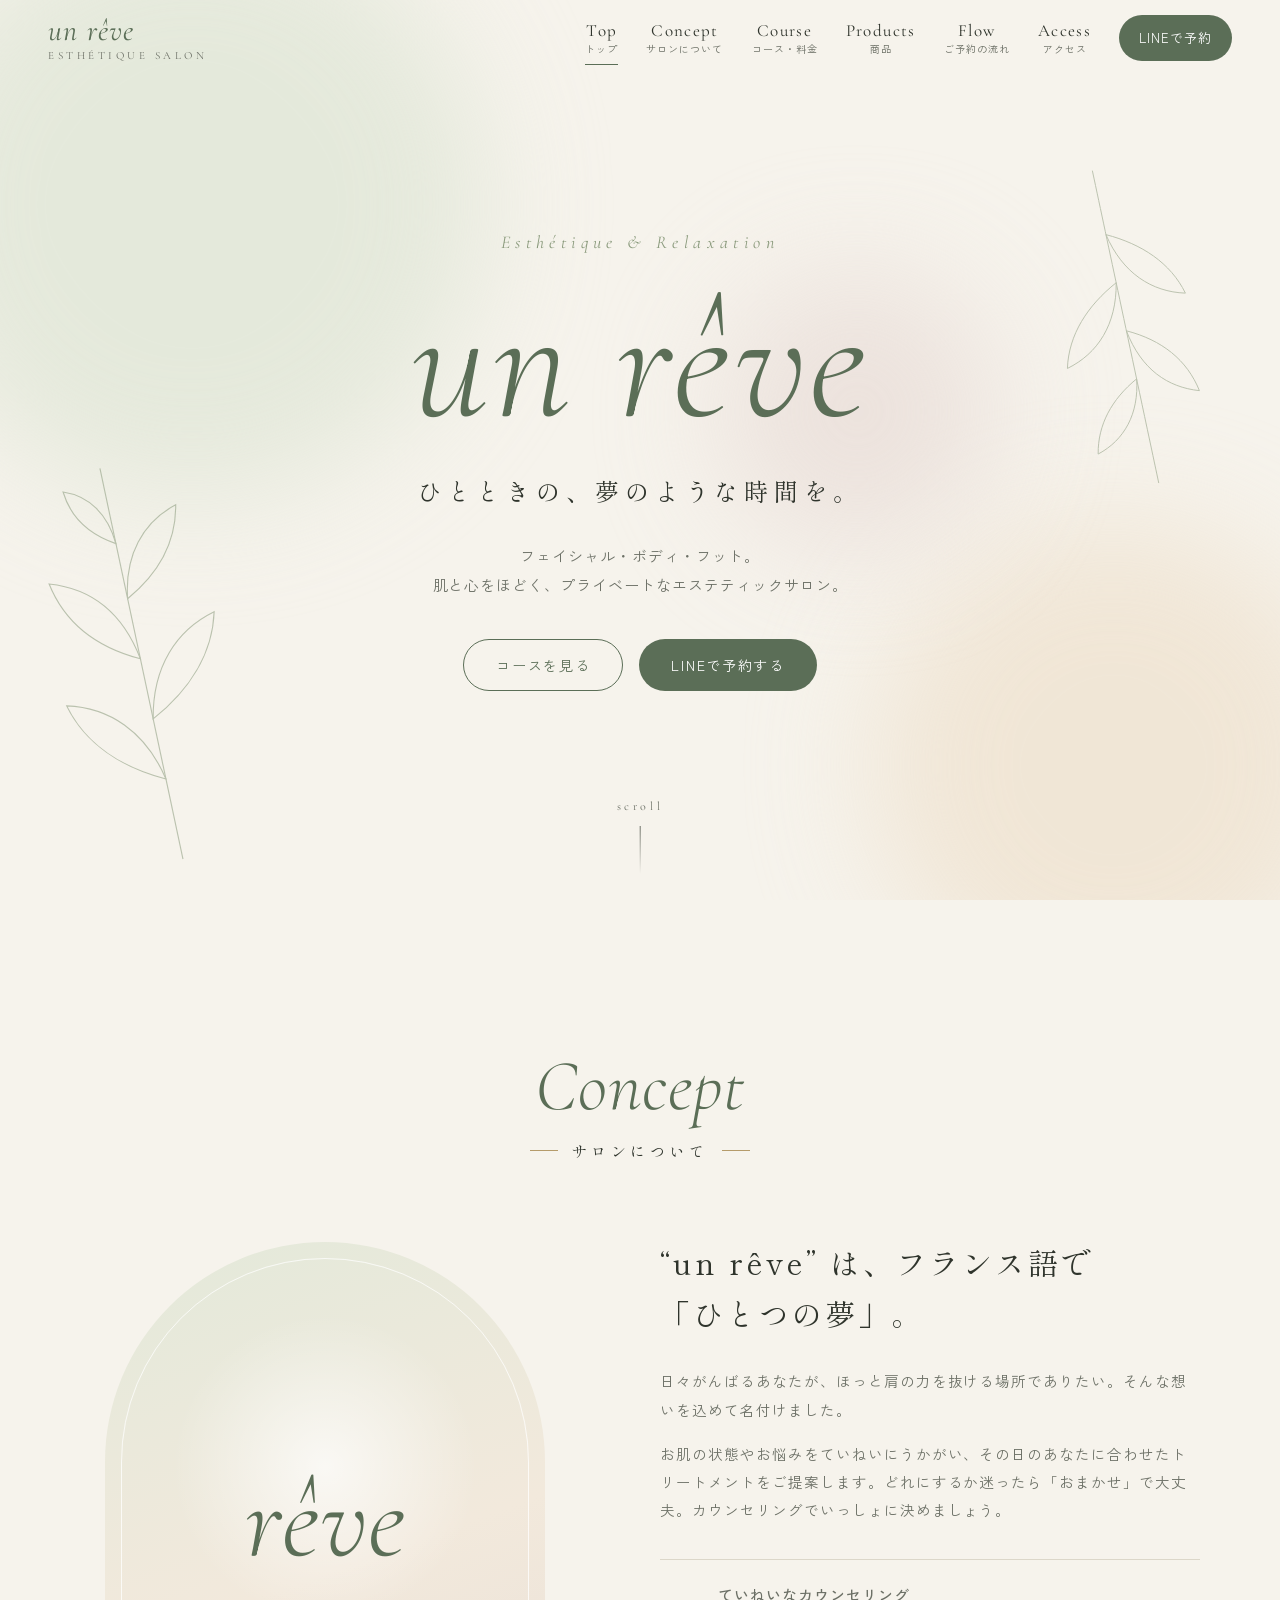
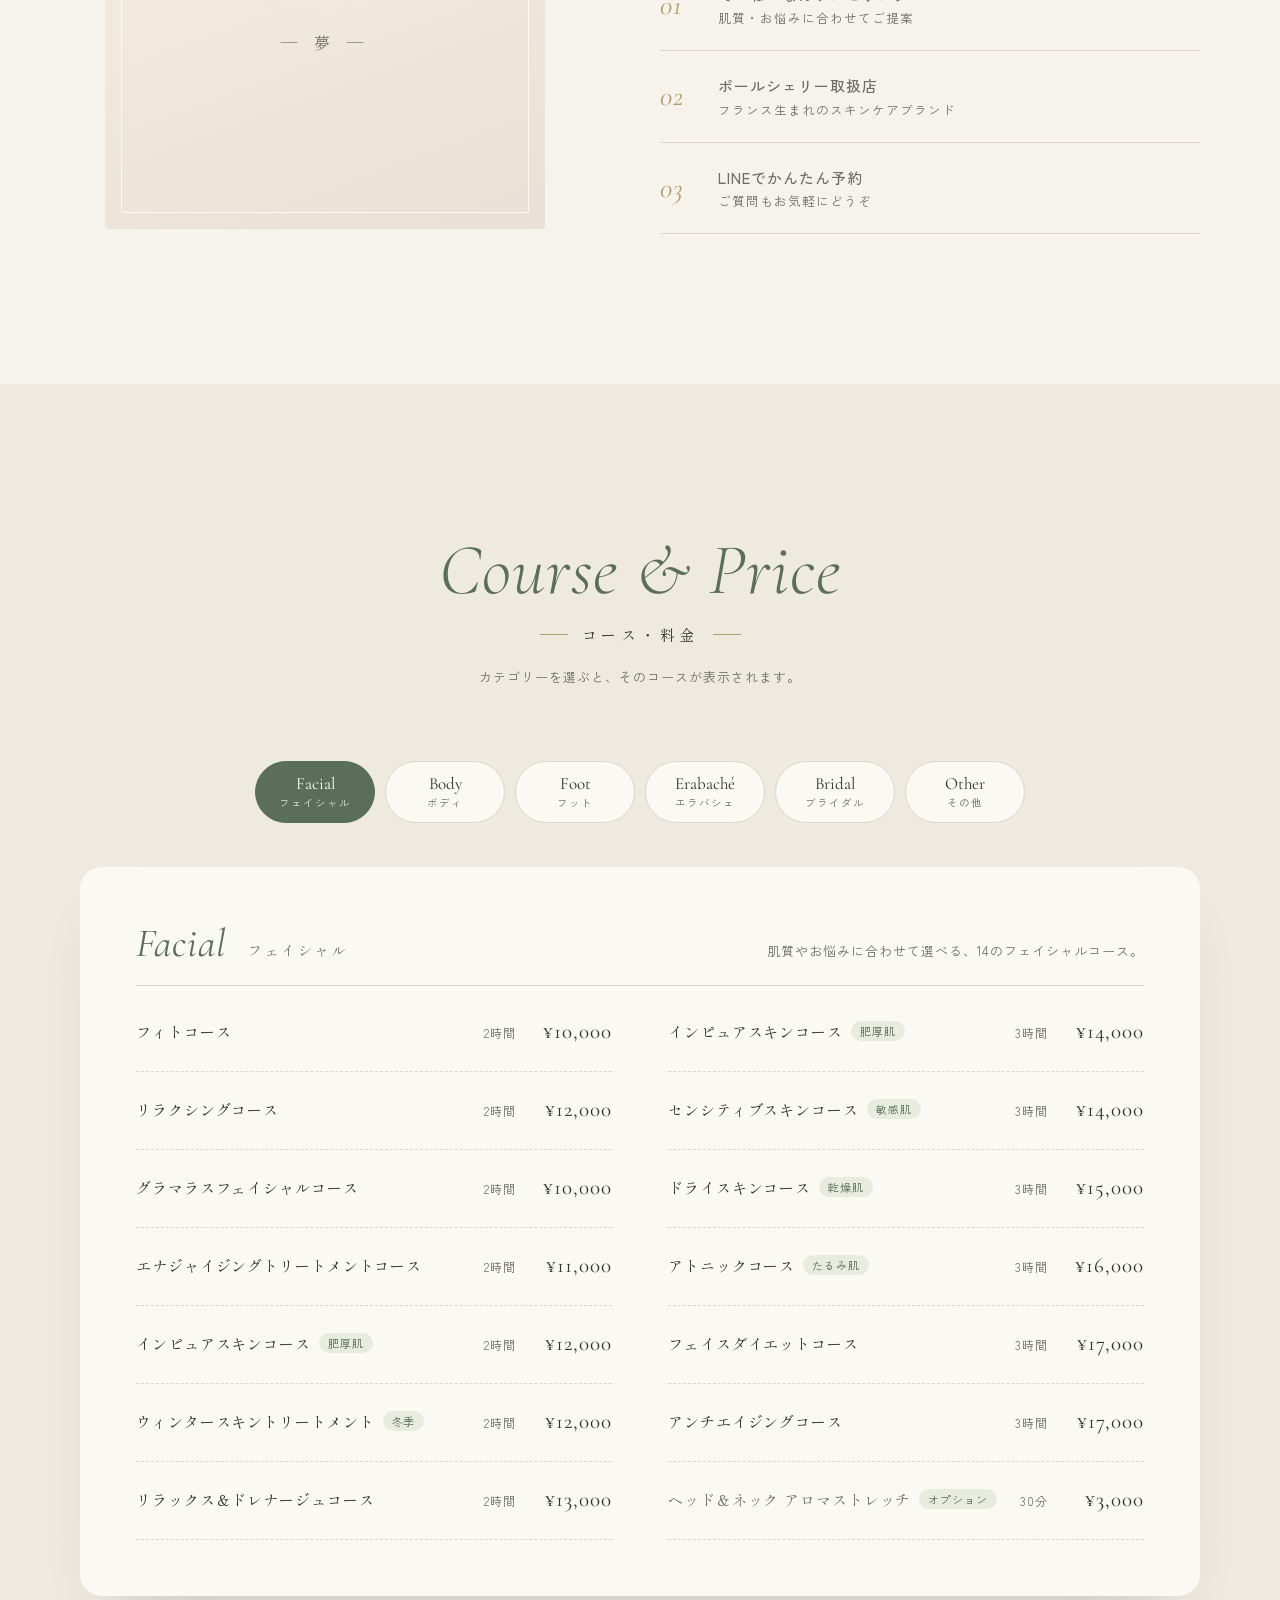
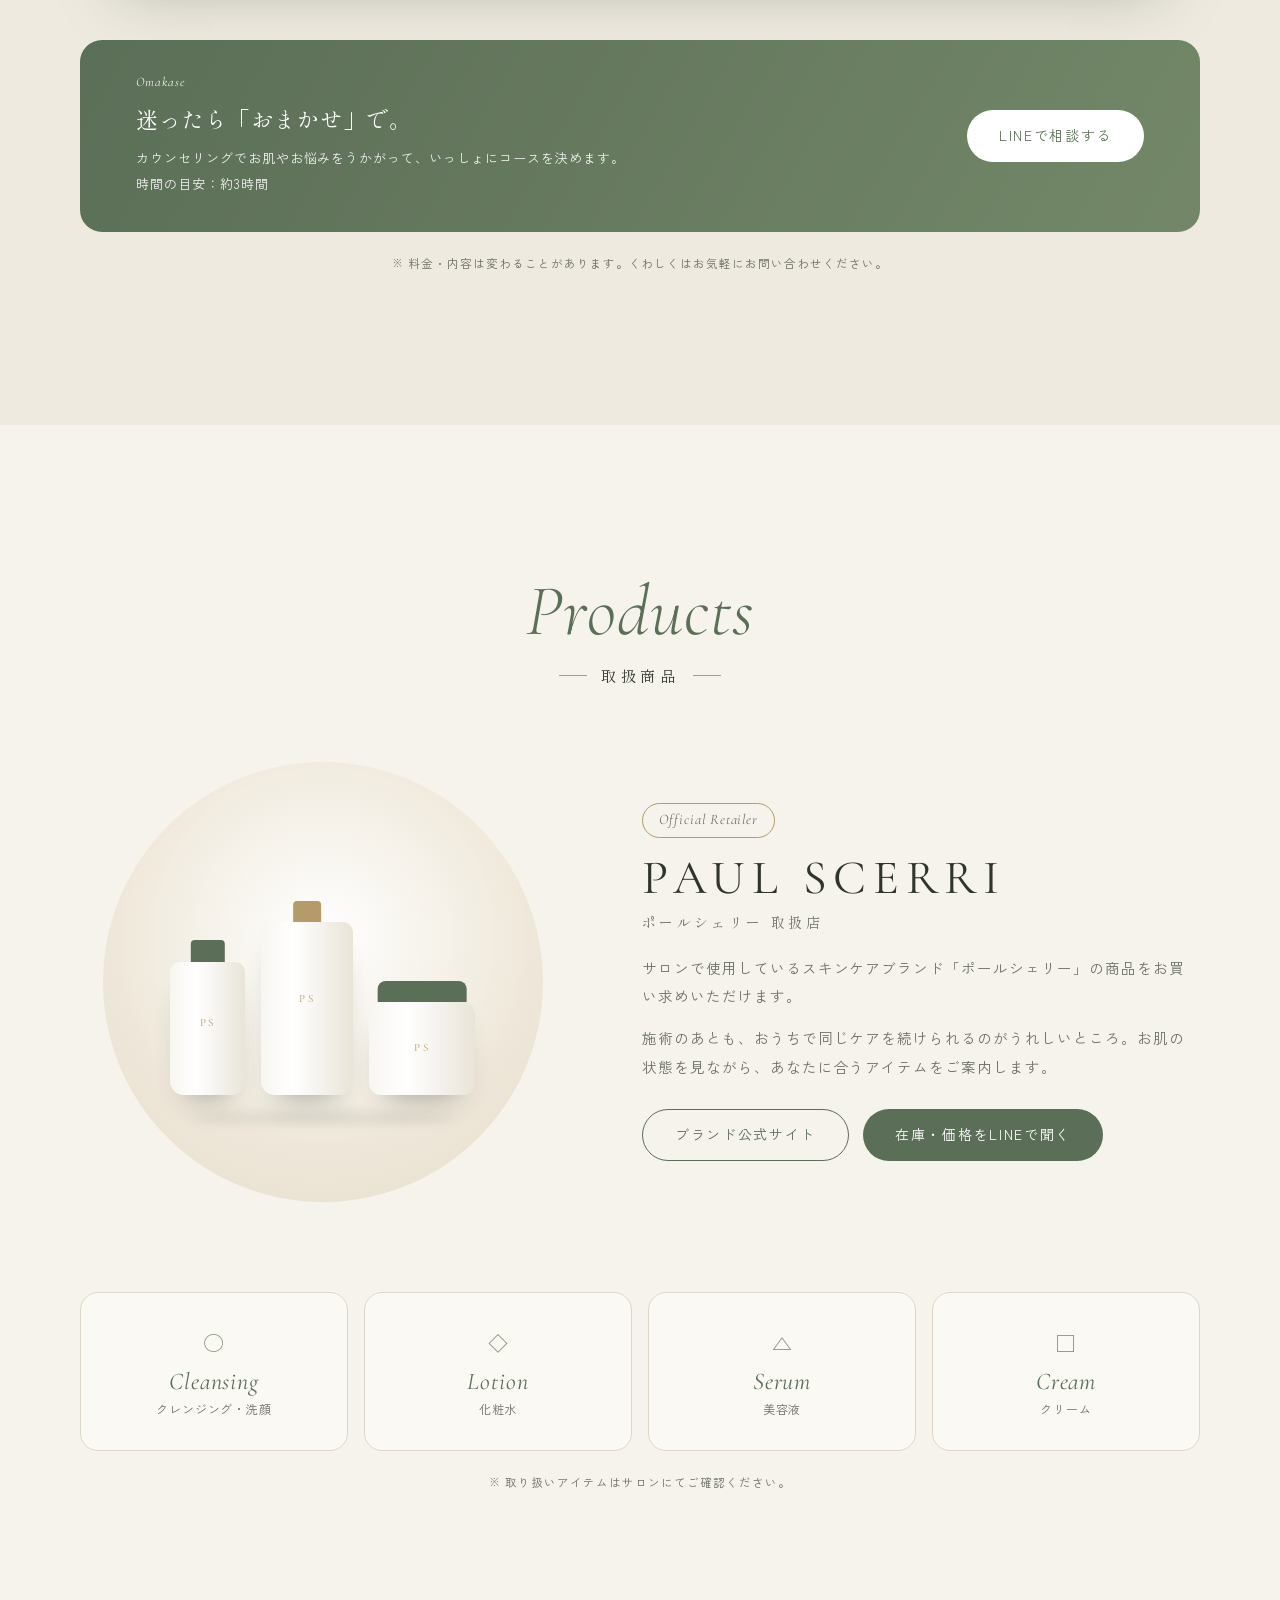
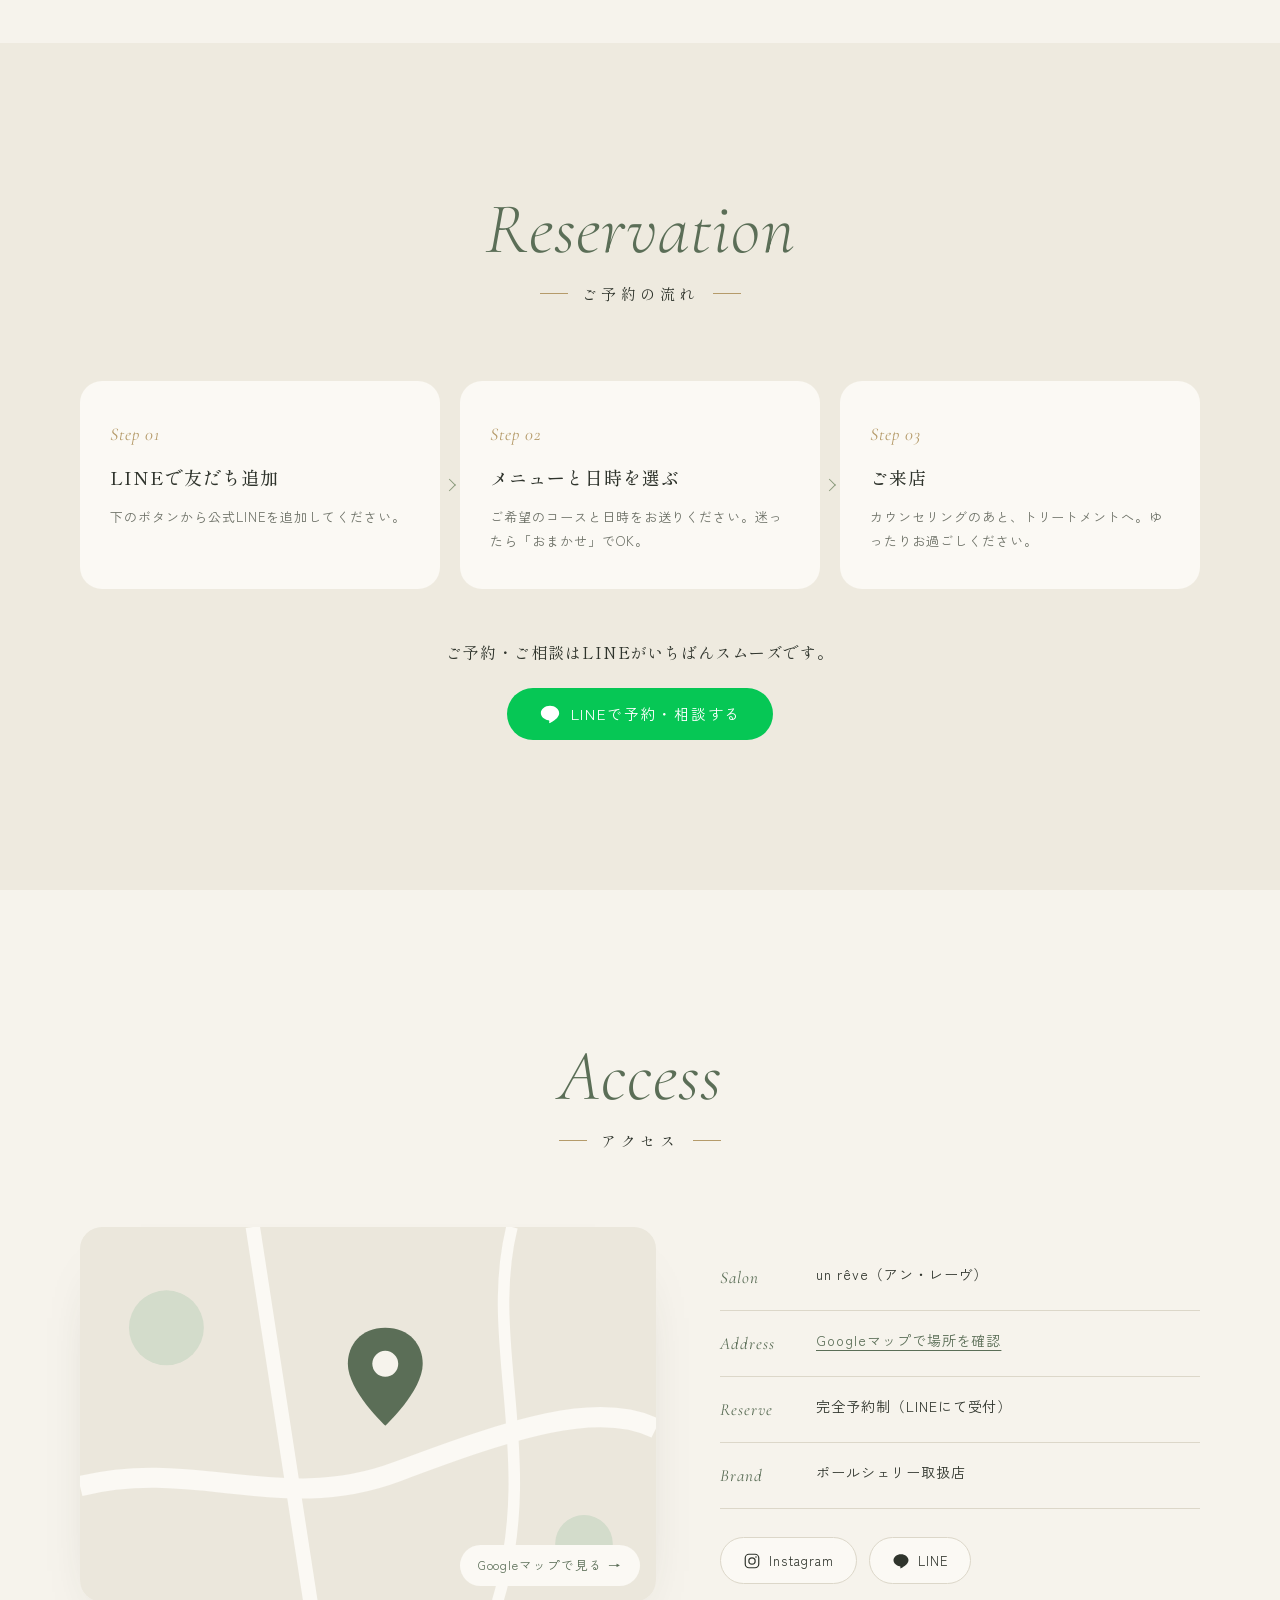
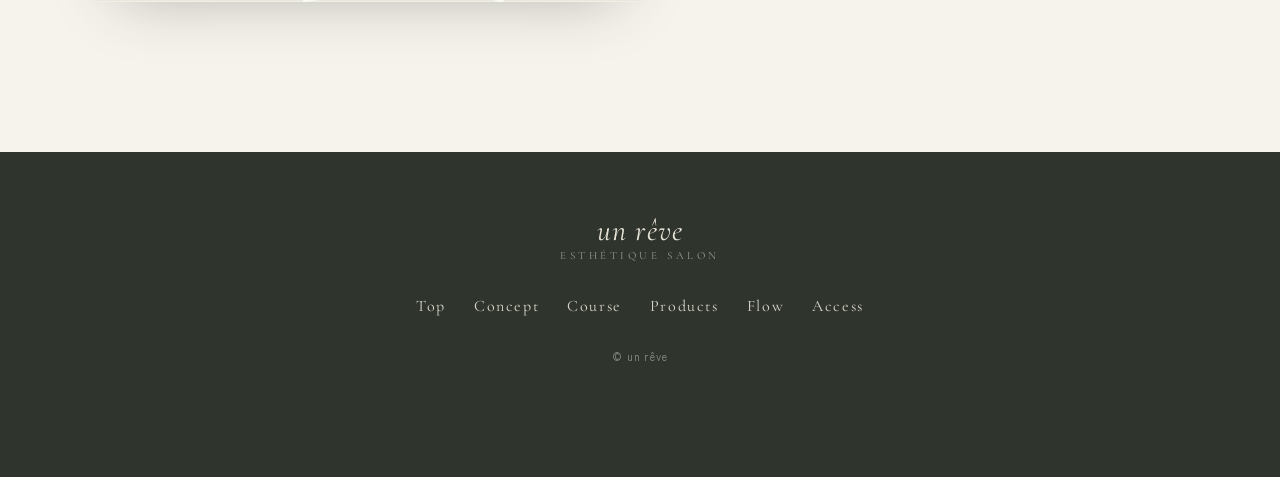
==== unreve-site/index.html @ 5e27f072 "Add un reve salon website (static HTML/CSS/JS) Co-Authored-By: Claude Opus 5.5 <noreply@anthropic.co" ====
<!doctype html>
<html lang="ja">
<head>
<meta charset="utf-8">
<meta name="viewport" content="width=device-width, initial-scale=1">
<title>un rêve｜エステティックサロン アン・レーヴ</title>
<meta name="description" content="un rêve（アン・レーヴ）は、フェイシャル・ボディ・フットのエステティックサロン。ポールシェリー取扱店。ご予約はLINEから。">
<link rel="preconnect" href="https://fonts.googleapis.com">
<link rel="preconnect" href="https://fonts.gstatic.com" crossorigin>
<link href="https://fonts.googleapis.com/css2?family=Cormorant+Garamond:ital,wght@0,300;0,400;0,500;1,300;1,400&family=Shippori+Mincho:wght@400;500&family=Zen+Kaku+Gothic+New:wght@300;400;500&display=swap" rel="stylesheet">
<link rel="stylesheet" href="style.css">
<link rel="icon" href="data:image/svg+xml,%3Csvg xmlns='http://www.w3.org/2000/svg' viewBox='0 0 64 64'%3E%3Crect width='64' height='64' rx='14' fill='%23f4f1ea'/%3E%3Ctext x='32' y='43' font-family='Georgia,serif' font-size='30' font-style='italic' text-anchor='middle' fill='%235b6e57'%3Eu%3C/text%3E%3C/svg%3E">
</head>
<body>

<!-- ===== Header / Navigation ===== -->
<header class="header" id="header">
  <a href="#top" class="logo" aria-label="un rêve トップへ">
    <span class="logo-main">un rêve</span>
    <span class="logo-sub">esthétique salon</span>
  </a>
  <nav class="nav" id="nav" aria-label="メインメニュー">
    <a href="#top" data-nav>Top<small>トップ</small></a>
    <a href="#concept" data-nav>Concept<small>サロンについて</small></a>
    <a href="#course" data-nav>Course<small>コース・料金</small></a>
    <a href="#products" data-nav>Products<small>商品</small></a>
    <a href="#flow" data-nav>Flow<small>ご予約の流れ</small></a>
    <a href="#access" data-nav>Access<small>アクセス</small></a>
    <a href="https://line.me/R/ti/p/@351najuy" target="_blank" rel="noopener" class="nav-cta">LINEで予約</a>
  </nav>
  <button class="burger" id="burger" aria-label="メニューを開く" aria-expanded="false" aria-controls="nav">
    <span></span><span></span>
  </button>
</header>

<main>

<!-- ===== Hero ===== -->
<section class="hero" id="top">
  <div class="hero-bg" aria-hidden="true">
    <span class="orb orb1"></span><span class="orb orb2"></span><span class="orb orb3"></span>
    <svg class="leaf leaf-l" viewBox="0 0 200 400"><path d="M100 400 C100 300 100 200 100 10" /><path d="M100 320 C60 300 30 270 20 230 C60 240 90 270 100 320Z"/><path d="M100 260 C140 240 170 210 180 170 C140 180 110 210 100 260Z"/><path d="M100 200 C60 180 35 150 28 110 C65 122 92 150 100 200Z"/><path d="M100 140 C135 122 158 95 165 60 C130 70 106 98 100 140Z"/><path d="M100 85 C75 70 62 50 60 25 C84 34 98 55 100 85Z"/></svg>
    <svg class="leaf leaf-r" viewBox="0 0 200 400"><path d="M100 400 C100 300 100 200 100 10" /><path d="M100 320 C60 300 30 270 20 230 C60 240 90 270 100 320Z"/><path d="M100 260 C140 240 170 210 180 170 C140 180 110 210 100 260Z"/><path d="M100 200 C60 180 35 150 28 110 C65 122 92 150 100 200Z"/><path d="M100 140 C135 122 158 95 165 60 C130 70 106 98 100 140Z"/></svg>
  </div>
  <div class="hero-inner">
    <p class="hero-eyebrow reveal">Esthétique &amp; Relaxation</p>
    <h1 class="hero-title reveal">
      <span class="en">un rêve</span>
      <span class="ja">ひとときの、夢のような時間を。</span>
    </h1>
    <p class="hero-lead reveal">フェイシャル・ボディ・フット。<br>肌と心をほどく、プライベートなエステティックサロン。</p>
    <div class="hero-actions reveal">
      <a href="#course" class="btn btn-ghost">コースを見る</a>
      <a href="https://line.me/R/ti/p/@351najuy" target="_blank" rel="noopener" class="btn btn-solid">LINEで予約する</a>
    </div>
  </div>
  <a href="#concept" class="scroll-cue" aria-label="下へスクロール"><span>scroll</span></a>
</section>

<!-- ===== Concept ===== -->
<section class="section concept" id="concept">
  <div class="container">
    <div class="sec-head reveal">
      <p class="sec-en">Concept</p>
      <h2 class="sec-ja">サロンについて</h2>
    </div>
    <div class="concept-grid">
      <div class="concept-visual reveal" aria-hidden="true">
        <div class="arch">
          <span class="arch-word">rêve</span>
          <span class="arch-note">— <em>夢</em> —</span>
        </div>
      </div>
      <div class="concept-text reveal">
        <p class="concept-catch">“un rêve” は、フランス語で<br>「ひとつの夢」。</p>
        <p>日々がんばるあなたが、ほっと肩の力を抜ける場所でありたい。そんな想いを込めて名付けました。</p>
        <p>お肌の状態やお悩みをていねいにうかがい、その日のあなたに合わせたトリートメントをご提案します。どれにするか迷ったら「おまかせ」で大丈夫。カウンセリングでいっしょに決めましょう。</p>
        <ul class="points">
          <li><span class="pt-num">01</span><span><b>ていねいなカウンセリング</b>肌質・お悩みに合わせてご提案</span></li>
          <li><span class="pt-num">02</span><span><b>ポールシェリー取扱店</b>フランス生まれのスキンケアブランド</span></li>
          <li><span class="pt-num">03</span><span><b>LINEでかんたん予約</b>ご質問もお気軽にどうぞ</span></li>
        </ul>
      </div>
    </div>
  </div>
</section>

<!-- ===== Course ===== -->
<section class="section course" id="course">
  <div class="container">
    <div class="sec-head reveal">
      <p class="sec-en">Course &amp; Price</p>
      <h2 class="sec-ja">コース・料金</h2>
      <p class="sec-desc">カテゴリーを選ぶと、そのコースが表示されます。</p>
    </div>

    <div class="tabs reveal" role="tablist" aria-label="コースのカテゴリー">
      <button class="tab is-active" role="tab" aria-selected="true" data-tab="facial">Facial<small>フェイシャル</small></button>
      <button class="tab" role="tab" aria-selected="false" data-tab="body">Body<small>ボディ</small></button>
      <button class="tab" role="tab" aria-selected="false" data-tab="foot">Foot<small>フット</small></button>
      <button class="tab" role="tab" aria-selected="false" data-tab="erabache">Erabaché<small>エラバシェ</small></button>
      <button class="tab" role="tab" aria-selected="false" data-tab="bridal">Bridal<small>ブライダル</small></button>
      <button class="tab" role="tab" aria-selected="false" data-tab="other">Other<small>その他</small></button>
    </div>

    <!-- Facial -->
    <div class="panel is-active" id="panel-facial" role="tabpanel">
      <div class="panel-intro">
        <h3>Facial <span>フェイシャル</span></h3>
        <p>肌質やお悩みに合わせて選べる、14のフェイシャルコース。</p>
      </div>
      <ul class="menu-list">
        <li><span class="m-name">フィトコース</span><span class="m-time">2時間</span><span class="m-price">¥10,000</span></li>
        <li><span class="m-name">リラクシングコース</span><span class="m-time">2時間</span><span class="m-price">¥12,000</span></li>
        <li><span class="m-name">グラマラスフェイシャルコース</span><span class="m-time">2時間</span><span class="m-price">¥10,000</span></li>
        <li><span class="m-name">エナジャイジングトリートメントコース</span><span class="m-time">2時間</span><span class="m-price">¥11,000</span></li>
        <li><span class="m-name">インピュアスキンコース<em>肥厚肌</em></span><span class="m-time">2時間</span><span class="m-price">¥12,000</span></li>
        <li><span class="m-name">ウィンタースキントリートメント<em>冬季</em></span><span class="m-time">2時間</span><span class="m-price">¥12,000</span></li>
        <li><span class="m-name">リラックス＆ドレナージュコース</span><span class="m-time">2時間</span><span class="m-price">¥13,000</span></li>
        <li><span class="m-name">インピュアスキンコース<em>肥厚肌</em></span><span class="m-time">3時間</span><span class="m-price">¥14,000</span></li>
        <li><span class="m-name">センシティブスキンコース<em>敏感肌</em></span><span class="m-time">3時間</span><span class="m-price">¥14,000</span></li>
        <li><span class="m-name">ドライスキンコース<em>乾燥肌</em></span><span class="m-time">3時間</span><span class="m-price">¥15,000</span></li>
        <li><span class="m-name">アトニックコース<em>たるみ肌</em></span><span class="m-time">3時間</span><span class="m-price">¥16,000</span></li>
        <li><span class="m-name">フェイスダイエットコース</span><span class="m-time">3時間</span><span class="m-price">¥17,000</span></li>
        <li><span class="m-name">アンチエイジングコース</span><span class="m-time">3時間</span><span class="m-price">¥17,000</span></li>
        <li class="is-option"><span class="m-name">ヘッド＆ネック アロマストレッチ<em>オプション</em></span><span class="m-time">30分</span><span class="m-price">¥3,000</span></li>
      </ul>
    </div>

    <!-- Body -->
    <div class="panel" id="panel-body" role="tabpanel">
      <div class="panel-intro">
        <h3>Body <span>ボディ</span></h3>
        <p>巡りをととのえ、すっきりとしたシルエットへ。</p>
      </div>
      <ul class="menu-list">
        <li><span class="m-name">ショルダーコース</span><span class="m-time">1時間</span><span class="m-price">¥5,500</span></li>
        <li><span class="m-name">背中痩せコース<em>パーツ</em></span><span class="m-time">2時間</span><span class="m-price">¥12,000</span></li>
        <li><span class="m-name">リラクシングコース</span><span class="m-time">3時間</span><span class="m-price">¥16,000</span></li>
        <li><span class="m-name">リフレッシュリフトコース</span><span class="m-time">3時間</span><span class="m-price">¥21,000</span></li>
        <li><span class="m-name">リラックスウォームコース</span><span class="m-time">3時間</span><span class="m-price">¥21,000</span></li>
        <li><span class="m-name">モホロジー<em>二の腕</em></span><span class="m-time">3時間30分</span><span class="m-price">¥26,000</span></li>
        <li><span class="m-name">モホロジー<em>腹部やせ</em></span><span class="m-time">3時間30分</span><span class="m-price">¥26,000</span></li>
        <li><span class="m-name">デトームコース</span><span class="m-time">3時間30分</span><span class="m-price">¥26,000</span></li>
        <li><span class="m-name">モホロジーコース</span><span class="m-time">3時間30分</span><span class="m-price">¥28,000</span></li>
        <li><span class="m-name">アトニックシルエットコース</span><span class="m-time">3時間30分</span><span class="m-price">¥28,000</span></li>
        <li><span class="m-name">オセアニカコース</span><span class="m-time">3時間30分</span><span class="m-price">¥28,000</span></li>
      </ul>
    </div>

    <!-- Foot -->
    <div class="panel" id="panel-foot" role="tabpanel">
      <div class="panel-intro">
        <h3>Foot <span>フット</span></h3>
        <p>むくみやだるさが気になる脚を、軽やかに。</p>
      </div>
      <ul class="menu-list">
        <li><span class="m-name">レッグスリミングコンシャスコース</span><span class="m-time">1時間</span><span class="m-price">¥9,000</span></li>
        <li><span class="m-name">レッグラプチュアード</span><span class="m-time">1時間30分</span><span class="m-price">¥11,000</span></li>
      </ul>
    </div>

    <!-- Erabache -->
    <div class="panel" id="panel-erabache" role="tabpanel">
      <div class="panel-intro">
        <h3>Erabaché <span>エラバシェ</span></h3>
        <p>特別な日の前や、ご褒美にもおすすめのコース。</p>
      </div>
      <ul class="menu-list">
        <li><span class="m-name">ビオティココース</span><span class="m-time">2時間30分</span><span class="m-price">¥17,000</span></li>
        <li><span class="m-name">ルギャルドコース</span><span class="m-time">2時間30分</span><span class="m-price">¥17,000</span></li>
      </ul>
    </div>

    <!-- Bridal -->
    <div class="panel" id="panel-bridal" role="tabpanel">
      <div class="panel-intro">
        <h3>Bridal <span>ブライダル</span></h3>
        <p>大切な一日に向けて、お肌と体をととのえます。内容・回数はご相談ください。</p>
      </div>
      <ul class="menu-list">
        <li><span class="m-name">ブライダルコース<em>ご相談</em></span><span class="m-time">3時間</span><span class="m-price m-ask">ご相談</span></li>
      </ul>
    </div>

    <!-- Other -->
    <div class="panel" id="panel-other" role="tabpanel">
      <div class="panel-intro">
        <h3>Other <span>その他</span></h3>
        <p>エステと組み合わせても、単品でも。</p>
      </div>
      <ul class="menu-list">
        <li><span class="m-name">まつげパーマ</span><span class="m-time">1時間30分</span><span class="m-price">¥6,000</span></li>
        <li><span class="m-name">リフレクソロジー<em>フットバスつき</em></span><span class="m-time">1時間</span><span class="m-price">¥6,000</span></li>
        <li><span class="m-name">光脱毛</span><span class="m-time">1時間</span><span class="m-price m-ask">ご相談</span></li>
      </ul>
    </div>

    <div class="omakase reveal">
      <div>
        <p class="omakase-en">Omakase</p>
        <h3>迷ったら「おまかせ」で。</h3>
        <p>カウンセリングでお肌やお悩みをうかがって、いっしょにコースを決めます。<br>時間の目安：約3時間</p>
      </div>
      <a href="https://line.me/R/ti/p/@351najuy" target="_blank" rel="noopener" class="btn btn-solid">LINEで相談する</a>
    </div>
    <p class="note">※ 料金・内容は変わることがあります。くわしくはお気軽にお問い合わせください。</p>
  </div>
</section>

<!-- ===== Products ===== -->
<section class="section products" id="products">
  <div class="container">
    <div class="sec-head reveal">
      <p class="sec-en">Products</p>
      <h2 class="sec-ja">取扱商品</h2>
    </div>
    <div class="prod-feature reveal">
      <div class="prod-visual" aria-hidden="true">
        <span class="bottle b1"></span><span class="bottle b2"></span><span class="bottle b3"></span>
        <span class="prod-shadow"></span>
      </div>
      <div class="prod-text">
        <p class="prod-badge">Official Retailer</p>
        <h3>PAUL SCERRI<span>ポールシェリー 取扱店</span></h3>
        <p>サロンで使用しているスキンケアブランド「ポールシェリー」の商品をお買い求めいただけます。</p>
        <p>施術のあとも、おうちで同じケアを続けられるのがうれしいところ。お肌の状態を見ながら、あなたに合うアイテムをご案内します。</p>
        <div class="prod-actions">
          <a href="https://www.paulscerri.jp/" target="_blank" rel="noopener" class="btn btn-ghost">ブランド公式サイト</a>
          <a href="https://line.me/R/ti/p/@351najuy" target="_blank" rel="noopener" class="btn btn-solid">在庫・価格をLINEで聞く</a>
        </div>
      </div>
    </div>
    <div class="prod-cats">
      <div class="prod-cat reveal"><span class="pc-icon">◯</span><h4>Cleansing</h4><p>クレンジング・洗顔</p></div>
      <div class="prod-cat reveal"><span class="pc-icon">◇</span><h4>Lotion</h4><p>化粧水</p></div>
      <div class="prod-cat reveal"><span class="pc-icon">△</span><h4>Serum</h4><p>美容液</p></div>
      <div class="prod-cat reveal"><span class="pc-icon">□</span><h4>Cream</h4><p>クリーム</p></div>
    </div>
    <p class="note">※ 取り扱いアイテムはサロンにてご確認ください。</p>
  </div>
</section>

<!-- ===== Flow ===== -->
<section class="section flow" id="flow">
  <div class="container">
    <div class="sec-head reveal">
      <p class="sec-en">Reservation</p>
      <h2 class="sec-ja">ご予約の流れ</h2>
    </div>
    <ol class="steps">
      <li class="step reveal"><span class="step-no">Step 01</span><h4>LINEで友だち追加</h4><p>下のボタンから公式LINEを追加してください。</p></li>
      <li class="step reveal"><span class="step-no">Step 02</span><h4>メニューと日時を選ぶ</h4><p>ご希望のコースと日時をお送りください。迷ったら「おまかせ」でOK。</p></li>
      <li class="step reveal"><span class="step-no">Step 03</span><h4>ご来店</h4><p>カウンセリングのあと、トリートメントへ。ゆったりお過ごしください。</p></li>
    </ol>
    <div class="cta-band reveal">
      <p>ご予約・ご相談はLINEがいちばんスムーズです。</p>
      <a href="https://line.me/R/ti/p/@351najuy" target="_blank" rel="noopener" class="btn btn-line">
        <svg viewBox="0 0 24 24" aria-hidden="true"><path d="M12 3C6.5 3 2 6.6 2 11c0 3.9 3.5 7.2 8.3 7.9.3.1.8.2.9.5.1.3.1.7 0 1l-.1.9c0 .3-.2 1 .9.5s5.9-3.5 8.1-6C21.4 14.3 22 12.7 22 11c0-4.4-4.5-8-10-8z" fill="currentColor"/></svg>
        LINEで予約・相談する
      </a>
    </div>
  </div>
</section>

<!-- ===== Access ===== -->
<section class="section access" id="access">
  <div class="container">
    <div class="sec-head reveal">
      <p class="sec-en">Access</p>
      <h2 class="sec-ja">アクセス</h2>
    </div>
    <div class="access-grid">
      <a class="map-card reveal" href="https://maps.app.goo.gl/thNd7z3PXrQZDiTC7?g_st=ic" target="_blank" rel="noopener" aria-label="Googleマップで場所を見る">
        <svg class="map-art" viewBox="0 0 400 260" aria-hidden="true">
          <rect width="400" height="260" fill="var(--map-bg)"/>
          <path d="M0 180 C80 160 140 200 220 170 S360 120 400 140" stroke="var(--map-road)" stroke-width="14" fill="none"/>
          <path d="M120 0 L160 260" stroke="var(--map-road)" stroke-width="10"/>
          <path d="M300 0 C280 80 320 160 290 260" stroke="var(--map-road)" stroke-width="8" fill="none"/>
          <circle cx="60" cy="70" r="26" fill="var(--map-green)"/><circle cx="350" cy="220" r="20" fill="var(--map-green)"/>
          <g transform="translate(212 108)"><path d="M0 -38 C-17 -38 -26 -26 -26 -13 C-26 6 0 30 0 30 S26 6 26 -13 C26 -26 17 -38 0 -38Z" fill="var(--accent)"/><circle cx="0" cy="-13" r="9" fill="var(--bg)"/></g>
        </svg>
        <span class="map-label">Googleマップで見る →</span>
      </a>
      <div class="info reveal">
        <dl>
          <div><dt>Salon</dt><dd>un rêve（アン・レーヴ）</dd></div>
          <div><dt>Address</dt><dd><a href="https://maps.app.goo.gl/thNd7z3PXrQZDiTC7?g_st=ic" target="_blank" rel="noopener">Googleマップで場所を確認</a></dd></div>
          <div><dt>Reserve</dt><dd>完全予約制（LINEにて受付）</dd></div>
          <div><dt>Brand</dt><dd>ポールシェリー取扱店</dd></div>
        </dl>
        <div class="sns">
          <a href="https://www.instagram.com/un_reve86/" target="_blank" rel="noopener" class="sns-btn">
            <svg viewBox="0 0 24 24" aria-hidden="true"><rect x="3" y="3" width="18" height="18" rx="5" fill="none" stroke="currentColor" stroke-width="1.6"/><circle cx="12" cy="12" r="4.2" fill="none" stroke="currentColor" stroke-width="1.6"/><circle cx="17.3" cy="6.7" r="1.1" fill="currentColor"/></svg>
            Instagram
          </a>
          <a href="https://line.me/R/ti/p/@351najuy" target="_blank" rel="noopener" class="sns-btn">
            <svg viewBox="0 0 24 24" aria-hidden="true"><path d="M12 3C6.5 3 2 6.6 2 11c0 3.9 3.5 7.2 8.3 7.9.3.1.8.2.9.5.1.3.1.7 0 1l-.1.9c0 .3-.2 1 .9.5s5.9-3.5 8.1-6C21.4 14.3 22 12.7 22 11c0-4.4-4.5-8-10-8z" fill="currentColor"/></svg>
            LINE
          </a>
        </div>
      </div>
    </div>
  </div>
</section>

</main>

<footer class="footer">
  <a href="#top" class="logo logo-foot"><span class="logo-main">un rêve</span><span class="logo-sub">esthétique salon</span></a>
  <nav class="foot-nav" aria-label="フッターメニュー">
    <a href="#top">Top</a><a href="#concept">Concept</a><a href="#course">Course</a><a href="#products">Products</a><a href="#flow">Flow</a><a href="#access">Access</a>
  </nav>
  <p class="copy">© un rêve</p>
</footer>

<!-- 固定の予約ボタン（スマホ） -->
<a href="https://line.me/R/ti/p/@351najuy" target="_blank" rel="noopener" class="float-cta" aria-label="LINEで予約">
  <svg viewBox="0 0 24 24" aria-hidden="true"><path d="M12 3C6.5 3 2 6.6 2 11c0 3.9 3.5 7.2 8.3 7.9.3.1.8.2.9.5.1.3.1.7 0 1l-.1.9c0 .3-.2 1 .9.5s5.9-3.5 8.1-6C21.4 14.3 22 12.7 22 11c0-4.4-4.5-8-10-8z" fill="currentColor"/></svg>
  <span>予約</span>
</a>
<a href="#top" class="to-top" id="toTop" aria-label="ページの先頭へ">↑</a>

<script src="main.js"></script>
</body>
</html>
---- unreve-site/style.css ----
:root{
  --bg:#f6f3ec;
  --bg2:#eeeadf;
  --card:#fbf9f4;
  --ink:#2f342c;
  --ink2:#6c7066;
  --line:#dcd7c9;
  --accent:#5b6e57;
  --accent2:#8a9a7c;
  --gold:#b59b6a;
  --map-bg:#ebe7dc;
  --map-road:#fbf9f4;
  --map-green:#d3dccb;
  --serif-en:"Cormorant Garamond",Georgia,serif;
  --serif-ja:"Shippori Mincho","Hiragino Mincho ProN",serif;
  --sans:"Zen Kaku Gothic New","Hiragino Sans",sans-serif;
  --header-h:76px;
}
*{box-sizing:border-box;margin:0;padding:0}
html{scroll-behavior:smooth;scroll-padding-top:var(--header-h)}
body{background:var(--bg);color:var(--ink);font-family:var(--sans);font-weight:400;line-height:1.95;letter-spacing:.06em;-webkit-font-smoothing:antialiased;overflow-x:hidden}
a{color:inherit;text-decoration:none}
ul,ol{list-style:none}
button{font:inherit;color:inherit;background:none;border:0;cursor:pointer}
.container{width:min(1120px,100% - 40px);margin-inline:auto}

/* ---------- header ---------- */
.header{position:fixed;inset:0 0 auto;height:var(--header-h);display:flex;align-items:center;justify-content:space-between;padding:0 clamp(20px,4vw,48px);z-index:50;transition:background .4s,box-shadow .4s}
.header.is-scrolled{background:rgba(246,243,236,.86);backdrop-filter:blur(12px);-webkit-backdrop-filter:blur(12px);box-shadow:0 1px 0 var(--line)}
.logo{display:flex;flex-direction:column;line-height:1}
.logo-main{font-family:var(--serif-en);font-style:italic;font-size:30px;font-weight:400;letter-spacing:.04em;color:var(--accent)}
.logo-sub{font-family:var(--serif-en);font-size:11px;letter-spacing:.32em;color:var(--ink2);margin-top:4px;text-transform:uppercase}
.nav{display:flex;align-items:center;gap:clamp(14px,2.2vw,32px)}
.nav a[data-nav]{font-family:var(--serif-en);font-size:17px;letter-spacing:.08em;display:flex;flex-direction:column;align-items:center;line-height:1.2;position:relative;padding:6px 0}
.nav a[data-nav] small{font-family:var(--sans);font-size:10px;color:var(--ink2);letter-spacing:.1em;margin-top:2px}
.nav a[data-nav]::after{content:"";position:absolute;left:50%;bottom:-4px;width:0;height:1px;background:var(--accent);transition:width .35s,left .35s}
.nav a[data-nav]:hover::after,.nav a[data-nav].is-current::after{width:100%;left:0}
.nav-cta{background:var(--accent);color:#fff;font-size:13px;padding:10px 20px;border-radius:999px;transition:background .3s}
.nav-cta:hover{background:#4a5b47}
.burger{display:none;width:44px;height:44px;position:relative;z-index:60}
.burger span{position:absolute;left:10px;right:10px;height:1px;background:var(--ink);transition:transform .4s,top .4s}
.burger span:first-child{top:17px}.burger span:last-child{top:26px}
.burger[aria-expanded="true"] span:first-child{top:22px;transform:rotate(30deg)}
.burger[aria-expanded="true"] span:last-child{top:22px;transform:rotate(-30deg)}

/* ---------- buttons ---------- */
.btn{display:inline-flex;align-items:center;justify-content:center;gap:10px;min-height:52px;padding:0 32px;border-radius:999px;font-size:14px;letter-spacing:.12em;transition:all .35s}
.btn-solid{background:var(--accent);color:#fff}
.btn-solid:hover{background:#4a5b47;transform:translateY(-2px);box-shadow:0 10px 24px -10px rgba(91,110,87,.6)}
.btn-ghost{border:1px solid var(--accent);color:var(--accent)}
.btn-ghost:hover{background:var(--accent);color:#fff}
.btn-line{background:#06c755;color:#fff;font-size:15px}
.btn-line svg{width:22px;height:22px}
.btn-line:hover{filter:brightness(.95);transform:translateY(-2px)}

/* ---------- hero ---------- */
.hero{position:relative;min-height:100svh;display:grid;place-items:center;text-align:center;overflow:hidden;padding:calc(var(--header-h) + 20px) 20px 80px}
.hero-bg{position:absolute;inset:0;pointer-events:none}
.orb{position:absolute;border-radius:50%;filter:blur(60px);opacity:.75}
.orb1{width:46vw;height:46vw;max-width:620px;max-height:620px;background:#dfe6d6;top:-10%;left:-8%;animation:float 18s ease-in-out infinite}
.orb2{width:38vw;height:38vw;max-width:520px;max-height:520px;background:#efe2cf;bottom:-12%;right:-6%;animation:float 22s ease-in-out infinite reverse}
.orb3{width:22vw;height:22vw;max-width:300px;max-height:300px;background:#e9ddd8;top:30%;right:22%;animation:float 26s ease-in-out infinite}
@keyframes float{0%,100%{transform:translate(0,0)}50%{transform:translate(30px,-30px)}}
.leaf{position:absolute;width:clamp(120px,16vw,220px);fill:none;stroke:var(--accent2);stroke-width:1.1;opacity:.55}
.leaf-l{left:3%;bottom:4%;transform:rotate(-12deg)}
.leaf-r{right:4%;top:14%;transform:rotate(168deg) scale(.8)}
.hero-inner{position:relative;z-index:1}
.hero-eyebrow{font-family:var(--serif-en);font-style:italic;font-size:clamp(15px,1.6vw,18px);letter-spacing:.3em;color:var(--accent2)}
.hero-title{margin:18px 0 26px;font-weight:400}
.hero-title .en{display:block;font-family:var(--serif-en);font-style:italic;font-weight:300;font-size:clamp(72px,14vw,168px);line-height:1;color:var(--accent);letter-spacing:.02em}
.hero-title .ja{display:block;font-family:var(--serif-ja);font-size:clamp(17px,2.2vw,24px);letter-spacing:.24em;margin-top:22px}
.hero-lead{color:var(--ink2);font-size:clamp(13px,1.4vw,15px)}
.hero-actions{display:flex;gap:16px;justify-content:center;flex-wrap:wrap;margin-top:40px}
.scroll-cue{position:absolute;bottom:26px;left:50%;transform:translateX(-50%);font-family:var(--serif-en);font-size:12px;letter-spacing:.3em;color:var(--ink2);display:flex;flex-direction:column;align-items:center;gap:8px}
.scroll-cue::after{content:"";width:1px;height:48px;background:linear-gradient(var(--ink2),transparent);animation:cue 2.2s ease-in-out infinite;transform-origin:top}
@keyframes cue{0%{transform:scaleY(0)}50%{transform:scaleY(1)}100%{transform:scaleY(1);opacity:0}}

/* ---------- sections ---------- */
.section{padding:clamp(88px,12vw,150px) 0}
.sec-head{text-align:center;margin-bottom:clamp(44px,6vw,72px)}
.sec-en{font-family:var(--serif-en);font-style:italic;font-weight:300;font-size:clamp(44px,6vw,72px);line-height:1;color:var(--accent)}
.sec-ja{font-family:var(--serif-ja);font-weight:400;font-size:15px;letter-spacing:.3em;margin-top:14px;display:inline-flex;align-items:center;gap:14px}
.sec-ja::before,.sec-ja::after{content:"";width:28px;height:1px;background:var(--gold)}
.sec-desc{color:var(--ink2);font-size:13px;margin-top:14px}

/* concept */
.concept-grid{display:grid;grid-template-columns:1fr 1.1fr;gap:clamp(40px,7vw,100px);align-items:center}
.arch{aspect-ratio:3/4;border-radius:999px 999px 18px 18px;background:linear-gradient(160deg,#e3e9da 0%,#f2e9dc 55%,#e9dfd6 100%);display:flex;flex-direction:column;align-items:center;justify-content:center;position:relative;overflow:hidden;max-width:440px;margin-inline:auto}
.arch::before{content:"";position:absolute;inset:16px;border:1px solid rgba(255,255,255,.75);border-radius:999px 999px 10px 10px}
.arch::after{content:"";position:absolute;width:70%;aspect-ratio:1;border-radius:50%;background:radial-gradient(circle,rgba(255,255,255,.7),transparent 70%);top:12%}
.arch-word{font-family:var(--serif-en);font-style:italic;font-size:clamp(64px,9vw,110px);color:var(--accent);position:relative;z-index:1;font-weight:300}
.arch-note{font-family:var(--serif-ja);color:var(--ink2);letter-spacing:.4em;position:relative;z-index:1}
.arch-note em{font-style:normal}
.concept-catch{font-family:var(--serif-ja);font-size:clamp(22px,2.6vw,30px);line-height:1.7;margin-bottom:28px;letter-spacing:.1em}
.concept-text>p:not(.concept-catch){color:var(--ink2);font-size:14.5px;margin-bottom:16px}
.points{margin-top:34px;border-top:1px solid var(--line)}
.points li{display:flex;gap:22px;align-items:center;padding:18px 0;border-bottom:1px solid var(--line)}
.pt-num{font-family:var(--serif-en);font-style:italic;font-size:28px;color:var(--gold);width:36px}
.points b{display:block;font-weight:500;font-size:15px}
.points li span:last-child{font-size:12.5px;color:var(--ink2);line-height:1.7}

/* course */
.course{background:var(--bg2)}
.tabs{display:flex;flex-wrap:wrap;justify-content:center;gap:10px;margin-bottom:44px}
.tab{min-width:120px;padding:12px 20px;border:1px solid var(--line);border-radius:999px;background:var(--card);font-family:var(--serif-en);font-size:17px;display:flex;flex-direction:column;align-items:center;line-height:1.2;transition:all .3s}
.tab small{font-family:var(--sans);font-size:10.5px;color:var(--ink2);margin-top:3px;letter-spacing:.1em}
.tab:hover{border-color:var(--accent2)}
.tab.is-active{background:var(--accent);border-color:var(--accent);color:#fff}
.tab.is-active small{color:rgba(255,255,255,.8)}
.panel{display:none;background:var(--card);border-radius:22px;padding:clamp(28px,5vw,56px);box-shadow:0 30px 60px -40px rgba(47,52,44,.35)}
.panel.is-active{display:block;animation:fadeUp .6s ease}
@keyframes fadeUp{from{opacity:0;transform:translateY(16px)}to{opacity:1;transform:none}}
.panel-intro{display:flex;justify-content:space-between;align-items:flex-end;gap:20px;flex-wrap:wrap;padding-bottom:22px;margin-bottom:8px;border-bottom:1px solid var(--line)}
.panel-intro h3{font-family:var(--serif-en);font-style:italic;font-weight:400;font-size:40px;color:var(--accent);line-height:1}
.panel-intro h3 span{font-family:var(--serif-ja);font-style:normal;font-size:14px;color:var(--ink2);margin-left:12px;letter-spacing:.2em}
.panel-intro p{font-size:13px;color:var(--ink2)}
.menu-list{columns:2;column-gap:56px}
.menu-list li{break-inside:avoid;display:grid;grid-template-columns:1fr auto auto;gap:6px 18px;align-items:baseline;padding:18px 0;border-bottom:1px dashed var(--line)}
.m-name{font-family:var(--serif-ja);font-size:15px;letter-spacing:.06em;line-height:1.6}
.m-name em{font-style:normal;font-family:var(--sans);font-size:11px;color:var(--accent);background:#e7ecdf;padding:2px 9px;border-radius:999px;margin-left:8px;white-space:nowrap;vertical-align:2px}
.m-time{font-size:12px;color:var(--ink2);white-space:nowrap}
.m-price{font-family:var(--serif-en);font-size:21px;white-space:nowrap;color:var(--ink);min-width:78px;text-align:right}
.m-ask{font-family:var(--sans);font-size:13px;color:var(--accent)}
.is-option .m-name{color:var(--ink2)}
.omakase{margin-top:44px;display:flex;justify-content:space-between;align-items:center;gap:28px;flex-wrap:wrap;padding:36px clamp(28px,5vw,56px);border-radius:22px;background:linear-gradient(120deg,var(--accent) 0%,#738768 100%);color:#fff}
.omakase-en{font-family:var(--serif-en);font-style:italic;font-size:22px;opacity:.8;line-height:1}
.omakase h3{font-family:var(--serif-ja);font-weight:400;font-size:22px;margin:8px 0 6px}
.omakase p{font-size:13px;opacity:.9}
.omakase .btn-solid{background:#fff;color:var(--accent)}
.note{font-size:11.5px;color:var(--ink2);margin-top:20px;text-align:center}

/* products */
.prod-feature{display:grid;grid-template-columns:1fr 1.15fr;gap:clamp(40px,6vw,90px);align-items:center}
.prod-visual{position:relative;aspect-ratio:1;border-radius:50%;background:radial-gradient(circle at 50% 40%,#fff 0%,#efe8da 60%,#e4dccb 100%);display:flex;align-items:flex-end;justify-content:center;gap:16px;padding-bottom:22%;max-width:440px;margin-inline:auto;width:100%}
.bottle{display:block;position:relative;border-radius:10px 10px 14px 14px;background:linear-gradient(90deg,#f8f6f0 0%,#fff 35%,#e9e4d8 100%);box-shadow:0 18px 30px -18px rgba(47,52,44,.45);z-index:1}
.bottle::before{content:"";position:absolute;left:50%;transform:translateX(-50%);bottom:100%;border-radius:4px 4px 0 0;background:var(--accent)}
.bottle::after{content:"PS";position:absolute;top:38%;left:0;right:0;text-align:center;font-family:var(--serif-en);font-size:11px;letter-spacing:.2em;color:var(--gold)}
.b1{width:17%;height:40%}.b1::before{width:46%;height:16%}
.b2{width:21%;height:52%}.b2::before{width:30%;height:12%;background:var(--gold)}
.b3{width:24%;height:28%;border-radius:12px}.b3::before{width:84%;height:22%;border-radius:8px 8px 0 0}
.prod-shadow{position:absolute;bottom:18%;left:20%;right:20%;height:10px;border-radius:50%;background:rgba(47,52,44,.12);filter:blur(6px)}
.prod-badge{display:inline-block;font-family:var(--serif-en);font-style:italic;font-size:14px;color:var(--gold);border:1px solid var(--gold);border-radius:999px;padding:2px 16px;margin-bottom:18px}
.prod-text h3{font-family:var(--serif-en);font-weight:400;font-size:clamp(34px,4.5vw,48px);letter-spacing:.14em;line-height:1.1;margin-bottom:24px}
.prod-text h3 span{display:block;font-family:var(--serif-ja);font-size:14px;letter-spacing:.24em;color:var(--ink2);margin-top:10px}
.prod-text>p{color:var(--ink2);font-size:14.5px;margin-bottom:14px}
.prod-actions{display:flex;gap:14px;flex-wrap:wrap;margin-top:28px}
.prod-cats{display:grid;grid-template-columns:repeat(4,1fr);gap:16px;margin-top:clamp(56px,8vw,90px)}
.prod-cat{background:var(--card);border:1px solid var(--line);border-radius:18px;padding:30px 16px;text-align:center;transition:transform .35s,box-shadow .35s}
.prod-cat:hover{transform:translateY(-4px);box-shadow:0 20px 40px -28px rgba(47,52,44,.4)}
.pc-icon{display:block;font-size:20px;color:var(--accent2);margin-bottom:6px}
.prod-cat h4{font-family:var(--serif-en);font-style:italic;font-weight:400;font-size:24px;color:var(--accent);line-height:1.2}
.prod-cat p{font-size:12px;color:var(--ink2)}

/* flow */
.flow{background:var(--bg2)}
.steps{display:grid;grid-template-columns:repeat(3,1fr);gap:20px;counter-reset:s}
.step{background:var(--card);border-radius:22px;padding:36px 30px;position:relative}
.step:not(:last-child)::after{content:"";position:absolute;right:-14px;top:50%;width:8px;height:8px;border-top:1px solid var(--accent2);border-right:1px solid var(--accent2);transform:translateY(-50%) rotate(45deg)}
.step-no{font-family:var(--serif-en);font-style:italic;font-size:18px;color:var(--gold)}
.step h4{font-family:var(--serif-ja);font-weight:500;font-size:18px;margin:8px 0 10px}
.step p{font-size:13px;color:var(--ink2);line-height:1.85}
.cta-band{margin-top:48px;text-align:center}
.cta-band p{font-family:var(--serif-ja);margin-bottom:20px;font-size:16px}

/* access */
.access-grid{display:grid;grid-template-columns:1.2fr 1fr;gap:clamp(30px,5vw,70px);align-items:center}
.map-card{display:block;border-radius:22px;overflow:hidden;position:relative;box-shadow:0 30px 60px -40px rgba(47,52,44,.4)}
.map-art{display:block;width:100%;height:auto;transition:transform .8s}
.map-card:hover .map-art{transform:scale(1.04)}
.map-label{position:absolute;right:16px;bottom:16px;background:var(--card);border-radius:999px;padding:8px 18px;font-size:12.5px;color:var(--accent)}
.info dl>div{display:grid;grid-template-columns:96px 1fr;padding:16px 0;border-bottom:1px solid var(--line)}
.info dt{font-family:var(--serif-en);font-style:italic;font-size:17px;color:var(--accent)}
.info dd{font-size:14px}
.info dd a{text-decoration:underline;text-underline-offset:4px;color:var(--accent)}
.sns{display:flex;gap:12px;margin-top:28px}
.sns-btn{display:inline-flex;align-items:center;gap:8px;padding:10px 22px;border:1px solid var(--line);border-radius:999px;font-size:13px;background:var(--card);transition:all .3s}
.sns-btn svg{width:18px;height:18px}
.sns-btn:hover{border-color:var(--accent);color:var(--accent)}

/* footer */
.footer{background:#2f342c;color:#d9d6cc;text-align:center;padding:64px 20px 110px}
.logo-foot{align-items:center}
.logo-foot .logo-main{color:#e6e2d6}
.logo-foot .logo-sub{color:#9a9c92}
.foot-nav{display:flex;flex-wrap:wrap;justify-content:center;gap:10px 28px;margin:30px 0 24px;font-family:var(--serif-en);font-size:16px;letter-spacing:.1em}
.foot-nav a:hover{color:#fff}
.copy{font-size:11px;color:#8d8f85}

/* floating */
.float-cta{position:fixed;right:18px;bottom:18px;z-index:40;width:64px;height:64px;border-radius:50%;background:#06c755;color:#fff;display:none;flex-direction:column;align-items:center;justify-content:center;font-size:10px;letter-spacing:.1em;box-shadow:0 10px 24px -8px rgba(0,0,0,.35)}
.float-cta svg{width:24px;height:24px}
.to-top{position:fixed;right:24px;bottom:24px;z-index:39;width:48px;height:48px;border-radius:50%;border:1px solid var(--line);background:var(--card);display:grid;place-items:center;color:var(--accent);opacity:0;pointer-events:none;transition:opacity .4s}
.to-top.is-show{opacity:1;pointer-events:auto}

/* reveal */
.reveal{opacity:0;transform:translateY(24px);transition:opacity 1s ease,transform 1s ease}
.reveal.is-in{opacity:1;transform:none}
@media (prefers-reduced-motion:reduce){.reveal{opacity:1;transform:none;transition:none}.orb,.scroll-cue::after{animation:none}html{scroll-behavior:auto}}

/* ---------- responsive ---------- */
@media (max-width:960px){
  .burger{display:block}
  .nav{position:fixed;inset:0;background:rgba(246,243,236,.97);backdrop-filter:blur(10px);flex-direction:column;justify-content:center;gap:22px;opacity:0;pointer-events:none;transition:opacity .4s}
  .nav.is-open{opacity:1;pointer-events:auto}
  .nav a[data-nav]{font-size:26px}
  .nav a[data-nav] small{font-size:11px}
  .nav-cta{margin-top:10px;font-size:14px;padding:14px 32px}
  .concept-grid,.prod-feature,.access-grid{grid-template-columns:1fr}
  .arch{max-width:320px}
  .prod-visual{max-width:320px}
  .menu-list{columns:1}
  .steps{grid-template-columns:1fr}
  .step:not(:last-child)::after{right:50%;top:auto;bottom:-14px;transform:translateX(50%) rotate(135deg)}
  .prod-cats{grid-template-columns:repeat(2,1fr)}
}
@media (max-width:600px){
  :root{--header-h:64px}
  .container{width:calc(100% - 32px)}
  .logo-main{font-size:26px}
  .tabs{display:grid;grid-template-columns:repeat(3,1fr);gap:8px}
  .tab{min-width:0;padding:10px 4px;font-size:15px}
  .panel{border-radius:18px;padding:24px 18px}
  .panel-intro h3{font-size:32px}
  .menu-list li{grid-template-columns:1fr auto;padding:16px 0}
  .m-name{grid-column:1/-1}
  .m-price{font-size:19px}
  .omakase{padding:28px 22px}
  .omakase .btn{width:100%}
  .hero-actions .btn{width:100%;max-width:300px}
  .float-cta{display:flex}
  .to-top{bottom:94px;right:26px;width:40px;height:40px}
  .info dl>div{grid-template-columns:80px 1fr}
}
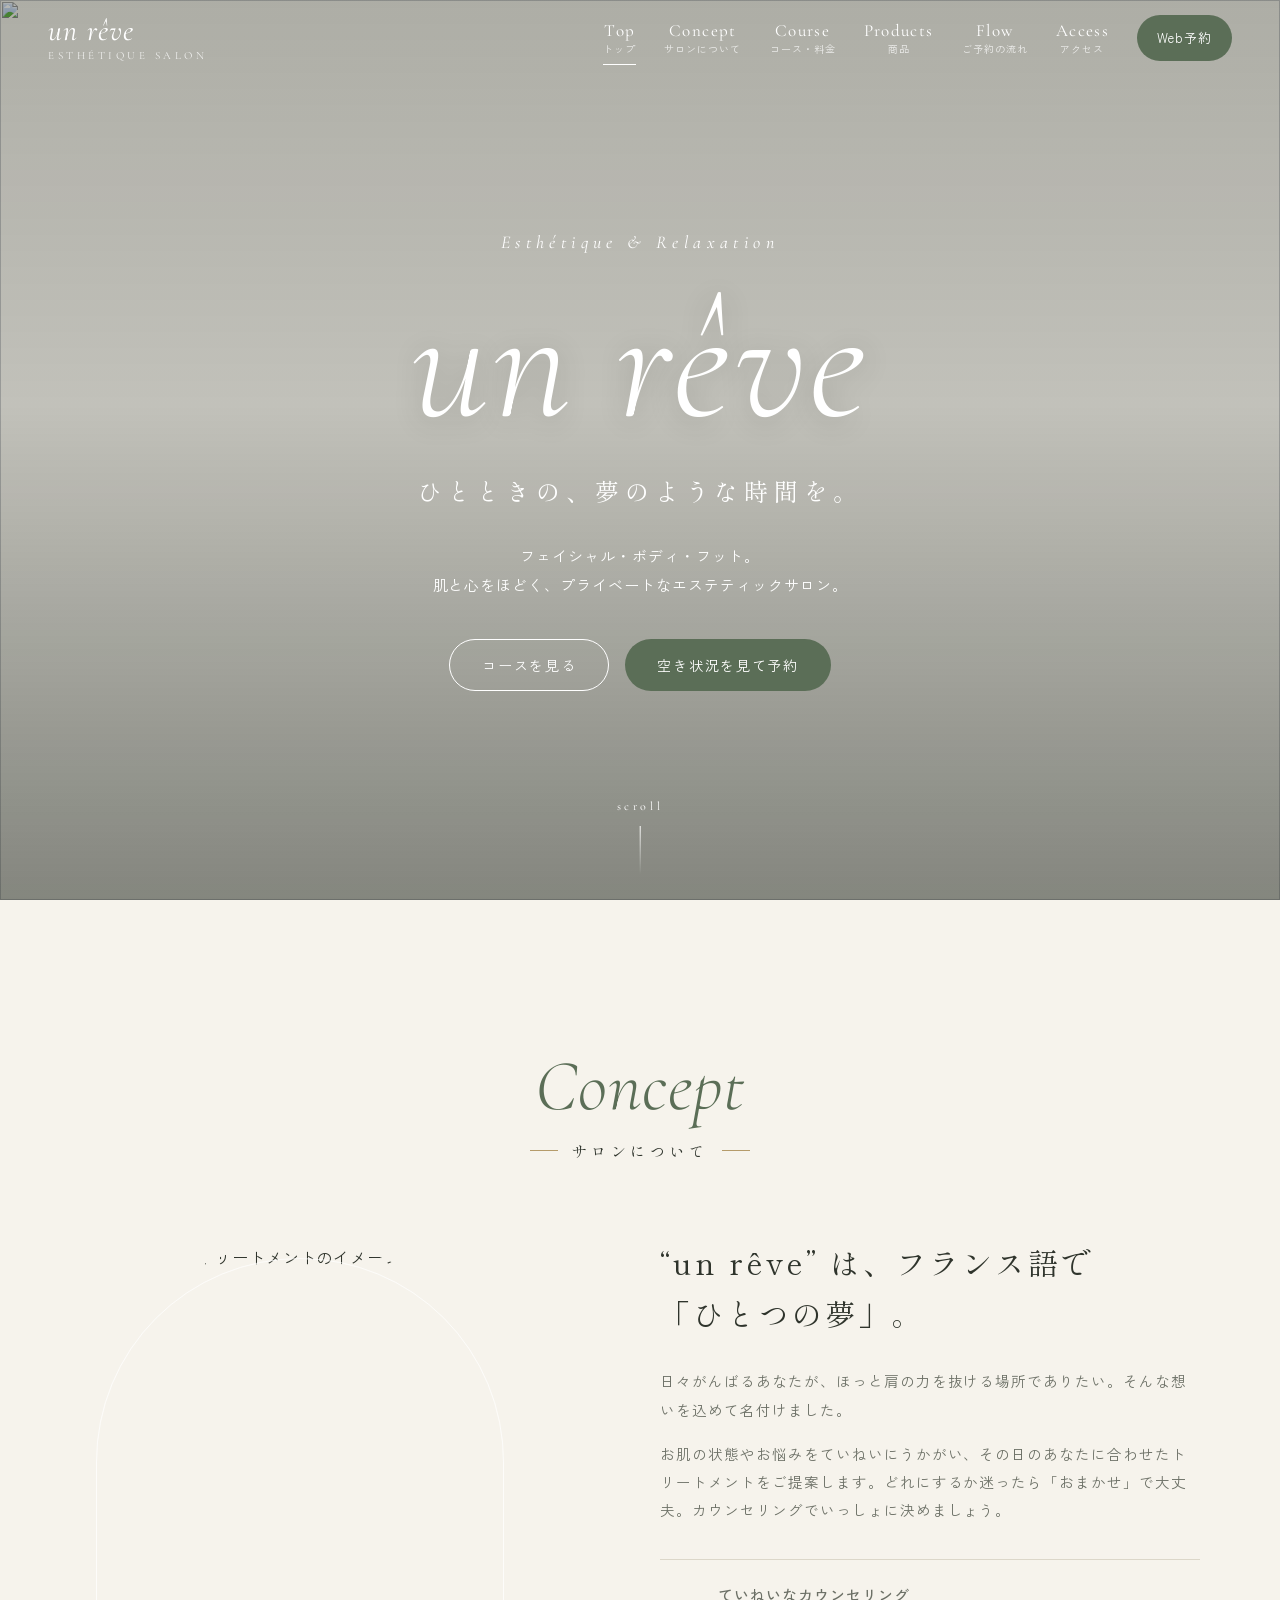
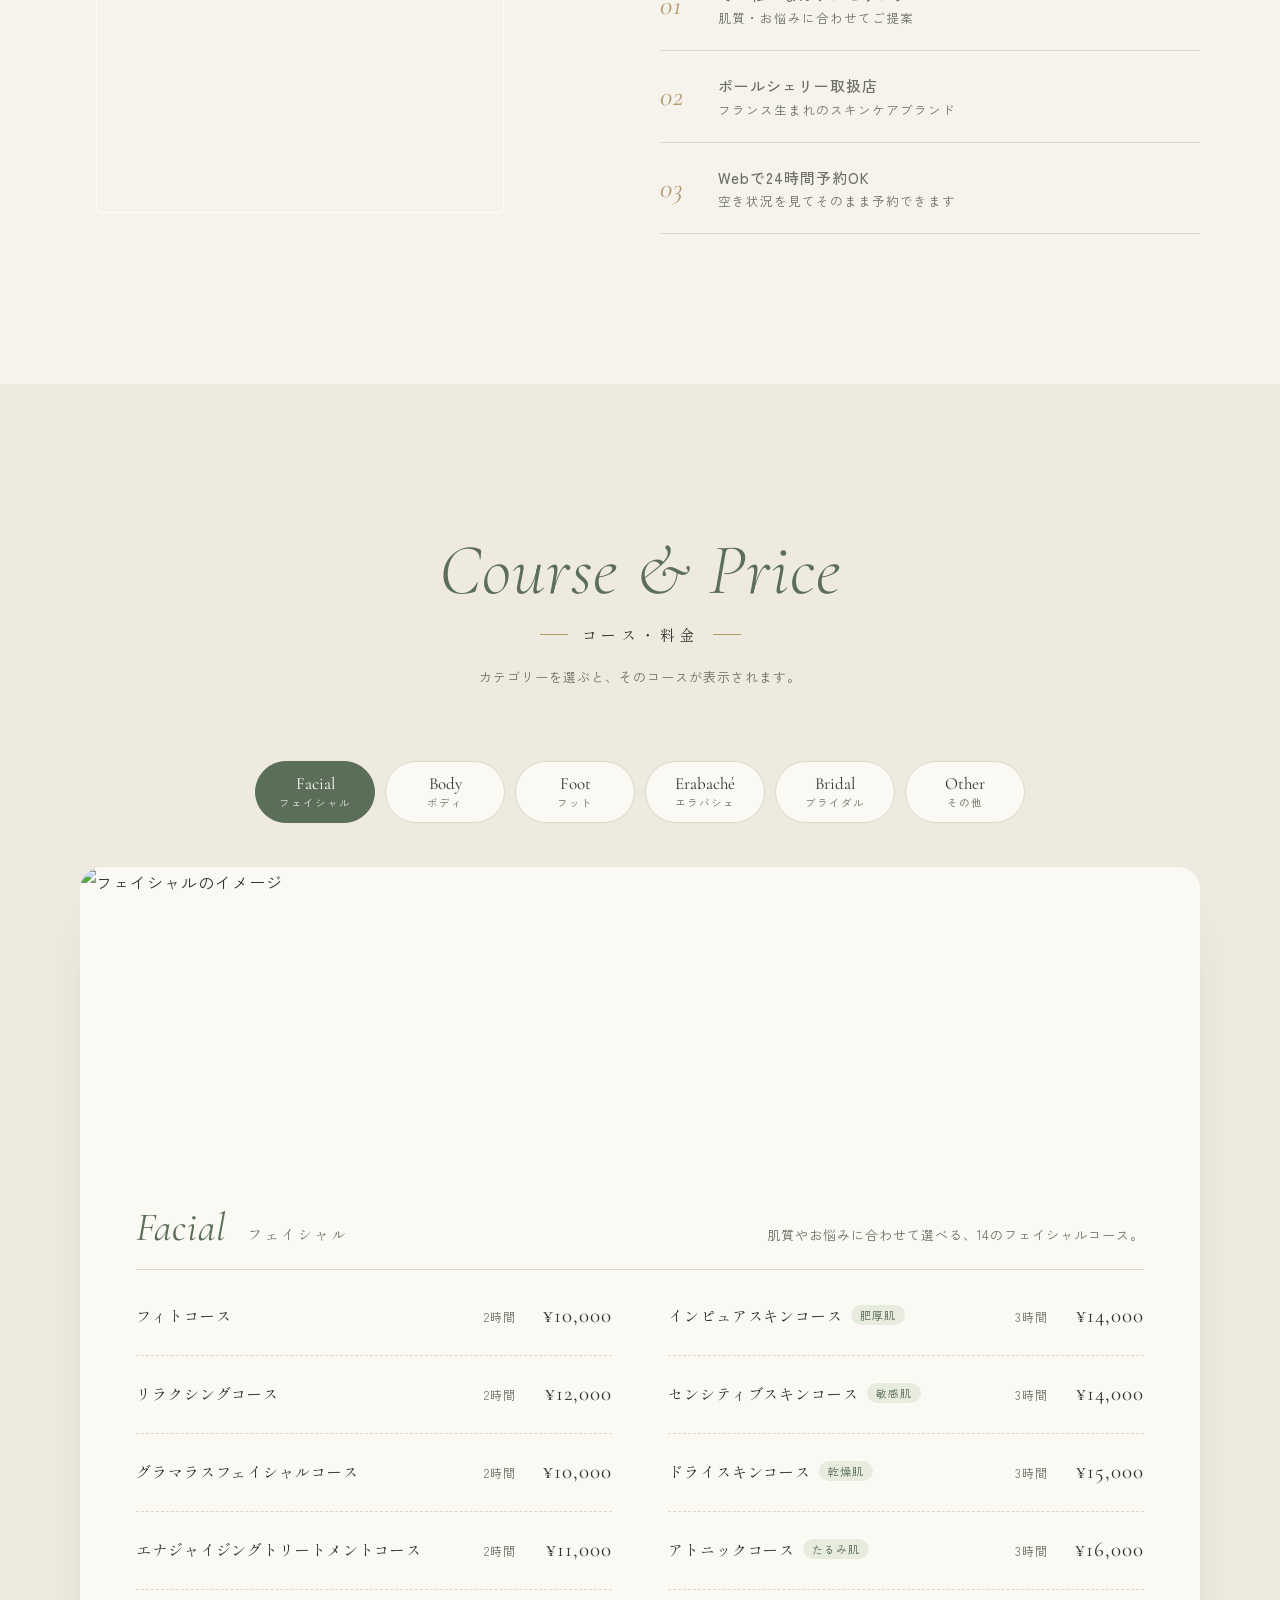
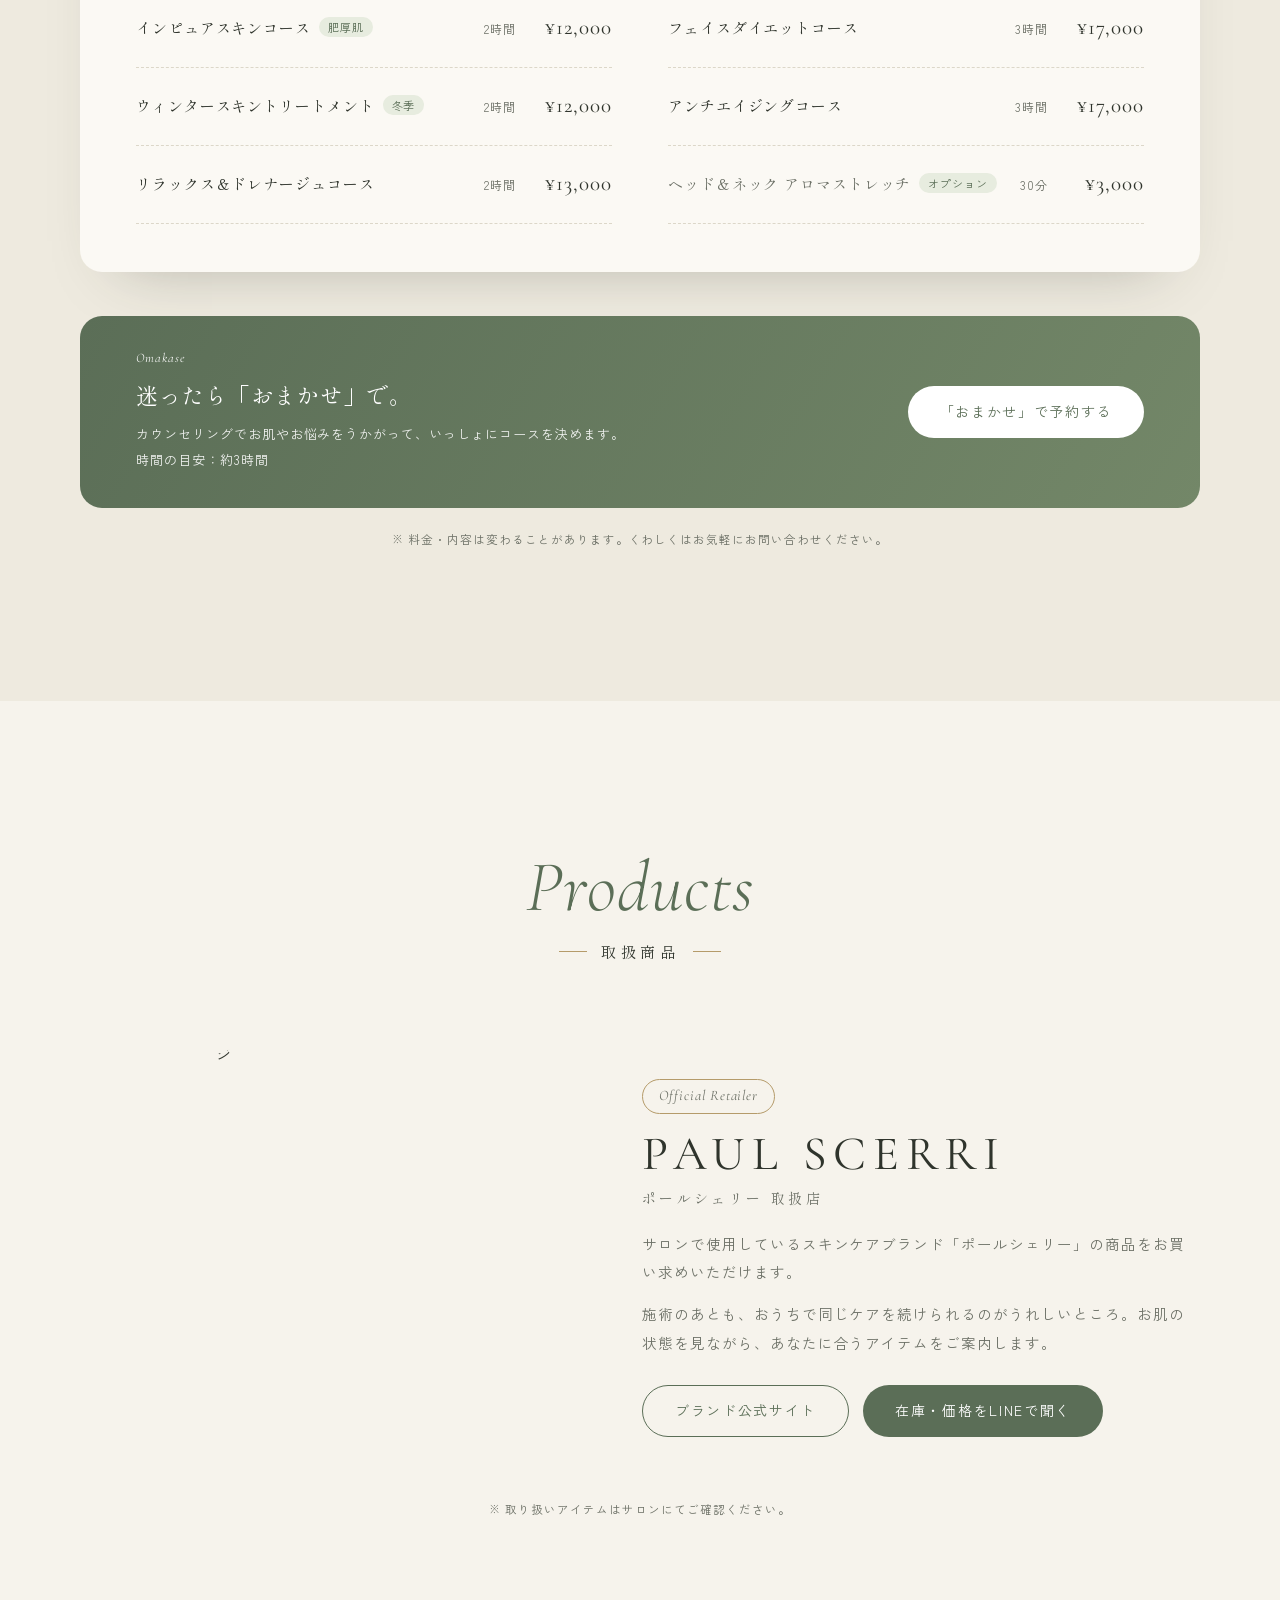
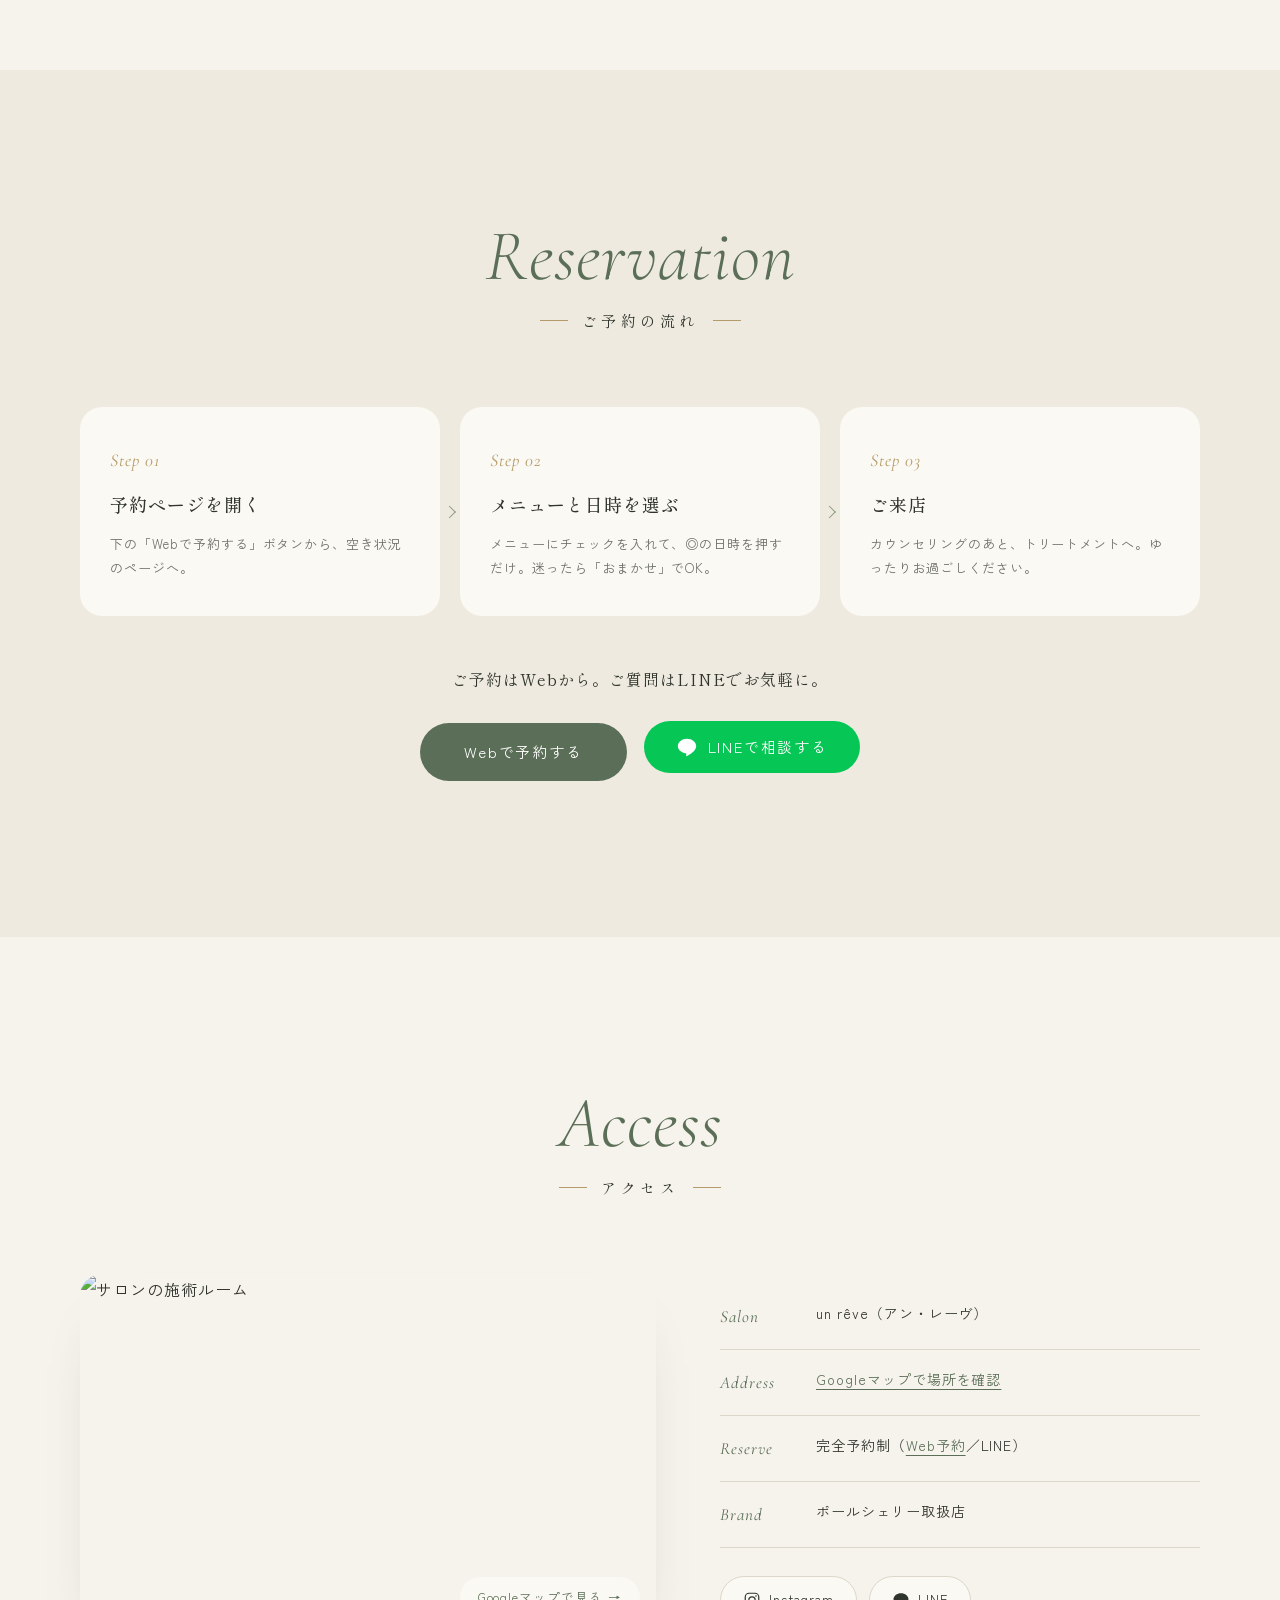
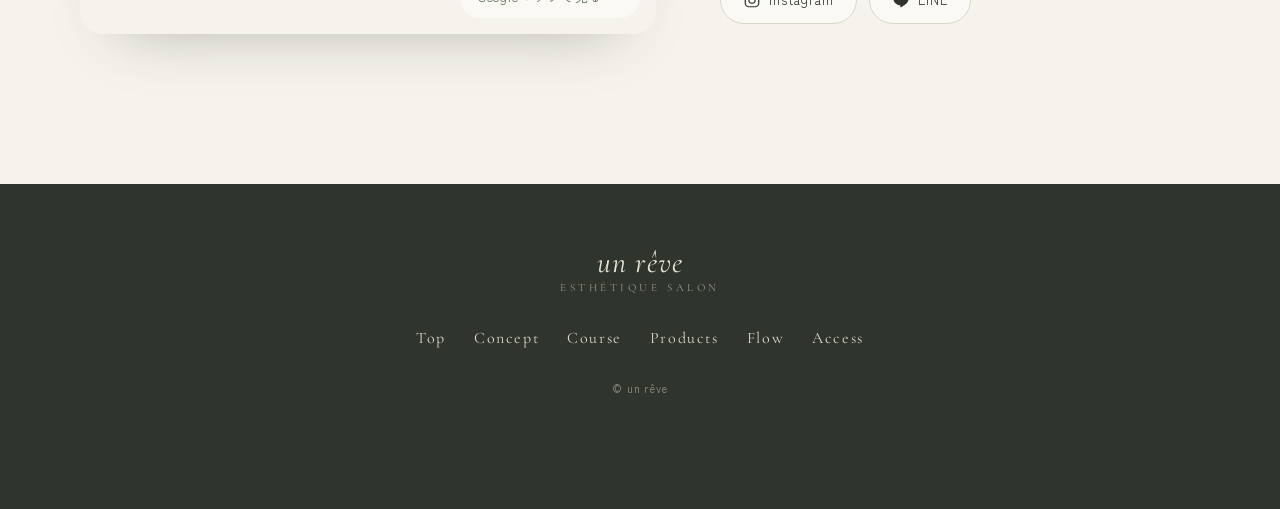
==== commit 1651dfad: "Use photos instead of illustrations, add web reservation link Co-Authored-By: Claude Opus 5.5 <norep" ====
--- a/unreve-site/index.html
+++ b/unreve-site/index.html
@@ -26,7 +26,7 @@
     <a href="#products" data-nav>Products<small>商品</small></a>
     <a href="#flow" data-nav>Flow<small>ご予約の流れ</small></a>
     <a href="#access" data-nav>Access<small>アクセス</small></a>
-    <a href="https://line.me/R/ti/p/@351najuy" target="_blank" rel="noopener" class="nav-cta">LINEで予約</a>
+    <a href="https://script.google.com/macros/s/AKfycbyVlb3L_6fU7e0awhnahnGbkHigJy0oTBDQjTmpHWzd3mR0malqCs3Lzs90U6T3pOqudg/exec?p=aki" target="_blank" rel="noopener" class="nav-cta">Web予約</a>
   </nav>
   <button class="burger" id="burger" aria-label="メニューを開く" aria-expanded="false" aria-controls="nav">
     <span></span><span></span>
@@ -37,11 +37,7 @@
 
 <!-- ===== Hero ===== -->
 <section class="hero" id="top">
-  <div class="hero-bg" aria-hidden="true">
-    <span class="orb orb1"></span><span class="orb orb2"></span><span class="orb orb3"></span>
-    <svg class="leaf leaf-l" viewBox="0 0 200 400"><path d="M100 400 C100 300 100 200 100 10" /><path d="M100 320 C60 300 30 270 20 230 C60 240 90 270 100 320Z"/><path d="M100 260 C140 240 170 210 180 170 C140 180 110 210 100 260Z"/><path d="M100 200 C60 180 35 150 28 110 C65 122 92 150 100 200Z"/><path d="M100 140 C135 122 158 95 165 60 C130 70 106 98 100 140Z"/><path d="M100 85 C75 70 62 50 60 25 C84 34 98 55 100 85Z"/></svg>
-    <svg class="leaf leaf-r" viewBox="0 0 200 400"><path d="M100 400 C100 300 100 200 100 10" /><path d="M100 320 C60 300 30 270 20 230 C60 240 90 270 100 320Z"/><path d="M100 260 C140 240 170 210 180 170 C140 180 110 210 100 260Z"/><path d="M100 200 C60 180 35 150 28 110 C65 122 92 150 100 200Z"/><path d="M100 140 C135 122 158 95 165 60 C130 70 106 98 100 140Z"/></svg>
-  </div>
+  <div class="hero-bg" aria-hidden="true"><img src="https://static.wixstatic.com/media/93242e_12bfef52b72042379615c3fdfcead74a~mv2.jpg" alt="" class="hero-img"></div>
   <div class="hero-inner">
     <p class="hero-eyebrow reveal">Esthétique &amp; Relaxation</p>
     <h1 class="hero-title reveal">
@@ -51,7 +47,7 @@
     <p class="hero-lead reveal">フェイシャル・ボディ・フット。<br>肌と心をほどく、プライベートなエステティックサロン。</p>
     <div class="hero-actions reveal">
       <a href="#course" class="btn btn-ghost">コースを見る</a>
-      <a href="https://line.me/R/ti/p/@351najuy" target="_blank" rel="noopener" class="btn btn-solid">LINEで予約する</a>
+      <a href="https://script.google.com/macros/s/AKfycbyVlb3L_6fU7e0awhnahnGbkHigJy0oTBDQjTmpHWzd3mR0malqCs3Lzs90U6T3pOqudg/exec?p=aki" target="_blank" rel="noopener" class="btn btn-solid">空き状況を見て予約</a>
     </div>
   </div>
   <a href="#concept" class="scroll-cue" aria-label="下へスクロール"><span>scroll</span></a>
@@ -66,10 +62,7 @@
     </div>
     <div class="concept-grid">
       <div class="concept-visual reveal" aria-hidden="true">
-        <div class="arch">
-          <span class="arch-word">rêve</span>
-          <span class="arch-note">— <em>夢</em> —</span>
-        </div>
+        <figure class="arch"><img src="https://static.wixstatic.com/media/93242e_8f91f67b1cf842eca55c3d7a7e4ec7a8~mv2.jpg" alt="フェイシャルトリートメントのイメージ" loading="lazy"></figure>
       </div>
       <div class="concept-text reveal">
         <p class="concept-catch">“un rêve” は、フランス語で<br>「ひとつの夢」。</p>
@@ -78,7 +71,7 @@
         <ul class="points">
           <li><span class="pt-num">01</span><span><b>ていねいなカウンセリング</b>肌質・お悩みに合わせてご提案</span></li>
           <li><span class="pt-num">02</span><span><b>ポールシェリー取扱店</b>フランス生まれのスキンケアブランド</span></li>
-          <li><span class="pt-num">03</span><span><b>LINEでかんたん予約</b>ご質問もお気軽にどうぞ</span></li>
+          <li><span class="pt-num">03</span><span><b>Webで24時間予約OK</b>空き状況を見てそのまま予約できます</span></li>
         </ul>
       </div>
     </div>
@@ -105,6 +98,7 @@
 
     <!-- Facial -->
     <div class="panel is-active" id="panel-facial" role="tabpanel">
+      <div class="panel-photo"><img src="https://static.wixstatic.com/media/93242e_8f91f67b1cf842eca55c3d7a7e4ec7a8~mv2.jpg" alt="フェイシャルのイメージ" loading="lazy"></div>
       <div class="panel-intro">
         <h3>Facial <span>フェイシャル</span></h3>
         <p>肌質やお悩みに合わせて選べる、14のフェイシャルコース。</p>
@@ -129,6 +123,7 @@
 
     <!-- Body -->
     <div class="panel" id="panel-body" role="tabpanel">
+      <div class="panel-photo"><img src="https://static.wixstatic.com/media/93242e_7bdf1cc6864b47309a4bafe70c1c7260~mv2.jpg" alt="ボディのイメージ" loading="lazy"></div>
       <div class="panel-intro">
         <h3>Body <span>ボディ</span></h3>
         <p>巡りをととのえ、すっきりとしたシルエットへ。</p>
@@ -150,6 +145,7 @@
 
     <!-- Foot -->
     <div class="panel" id="panel-foot" role="tabpanel">
+      <div class="panel-photo"><img src="https://static.wixstatic.com/media/93242e_5464580d22084afd998b5f2088b687a0~mv2.jpg" alt="フットのイメージ" loading="lazy"></div>
       <div class="panel-intro">
         <h3>Foot <span>フット</span></h3>
         <p>むくみやだるさが気になる脚を、軽やかに。</p>
@@ -162,6 +158,7 @@
 
     <!-- Erabache -->
     <div class="panel" id="panel-erabache" role="tabpanel">
+      <div class="panel-photo"><img src="https://static.wixstatic.com/media/93242e_12bfef52b72042379615c3fdfcead74a~mv2.jpg" alt="エラバシェのイメージ" loading="lazy"></div>
       <div class="panel-intro">
         <h3>Erabaché <span>エラバシェ</span></h3>
         <p>特別な日の前や、ご褒美にもおすすめのコース。</p>
@@ -174,6 +171,7 @@
 
     <!-- Bridal -->
     <div class="panel" id="panel-bridal" role="tabpanel">
+      <div class="panel-photo"><img src="https://static.wixstatic.com/media/93242e_d335a809b1a24eba8ef128dba42509bf~mv2.jpg" alt="ブライダルのイメージ" loading="lazy"></div>
       <div class="panel-intro">
         <h3>Bridal <span>ブライダル</span></h3>
         <p>大切な一日に向けて、お肌と体をととのえます。内容・回数はご相談ください。</p>
@@ -185,6 +183,7 @@
 
     <!-- Other -->
     <div class="panel" id="panel-other" role="tabpanel">
+      <div class="panel-photo"><img src="https://static.wixstatic.com/media/93242e_5464580d22084afd998b5f2088b687a0~mv2.jpg" alt="その他のイメージ" loading="lazy"></div>
       <div class="panel-intro">
         <h3>Other <span>その他</span></h3>
         <p>エステと組み合わせても、単品でも。</p>
@@ -202,7 +201,7 @@
         <h3>迷ったら「おまかせ」で。</h3>
         <p>カウンセリングでお肌やお悩みをうかがって、いっしょにコースを決めます。<br>時間の目安：約3時間</p>
       </div>
-      <a href="https://line.me/R/ti/p/@351najuy" target="_blank" rel="noopener" class="btn btn-solid">LINEで相談する</a>
+      <a href="https://script.google.com/macros/s/AKfycbyVlb3L_6fU7e0awhnahnGbkHigJy0oTBDQjTmpHWzd3mR0malqCs3Lzs90U6T3pOqudg/exec?p=aki" target="_blank" rel="noopener" class="btn btn-solid">「おまかせ」で予約する</a>
     </div>
     <p class="note">※ 料金・内容は変わることがあります。くわしくはお気軽にお問い合わせください。</p>
   </div>
@@ -216,10 +215,7 @@
       <h2 class="sec-ja">取扱商品</h2>
     </div>
     <div class="prod-feature reveal">
-      <div class="prod-visual" aria-hidden="true">
-        <span class="bottle b1"></span><span class="bottle b2"></span><span class="bottle b3"></span>
-        <span class="prod-shadow"></span>
-      </div>
+      <figure class="prod-visual"><img src="https://static.wixstatic.com/media/93242e_12bfef52b72042379615c3fdfcead74a~mv2.jpg" alt="サロンのイメージ" loading="lazy"></figure>
       <div class="prod-text">
         <p class="prod-badge">Official Retailer</p>
         <h3>PAUL SCERRI<span>ポールシェリー 取扱店</span></h3>
@@ -231,12 +227,6 @@
         </div>
       </div>
     </div>
-    <div class="prod-cats">
-      <div class="prod-cat reveal"><span class="pc-icon">◯</span><h4>Cleansing</h4><p>クレンジング・洗顔</p></div>
-      <div class="prod-cat reveal"><span class="pc-icon">◇</span><h4>Lotion</h4><p>化粧水</p></div>
-      <div class="prod-cat reveal"><span class="pc-icon">△</span><h4>Serum</h4><p>美容液</p></div>
-      <div class="prod-cat reveal"><span class="pc-icon">□</span><h4>Cream</h4><p>クリーム</p></div>
-    </div>
     <p class="note">※ 取り扱いアイテムはサロンにてご確認ください。</p>
   </div>
 </section>
@@ -249,15 +239,16 @@
       <h2 class="sec-ja">ご予約の流れ</h2>
     </div>
     <ol class="steps">
-      <li class="step reveal"><span class="step-no">Step 01</span><h4>LINEで友だち追加</h4><p>下のボタンから公式LINEを追加してください。</p></li>
-      <li class="step reveal"><span class="step-no">Step 02</span><h4>メニューと日時を選ぶ</h4><p>ご希望のコースと日時をお送りください。迷ったら「おまかせ」でOK。</p></li>
+      <li class="step reveal"><span class="step-no">Step 01</span><h4>予約ページを開く</h4><p>下の「Webで予約する」ボタンから、空き状況のページへ。</p></li>
+      <li class="step reveal"><span class="step-no">Step 02</span><h4>メニューと日時を選ぶ</h4><p>メニューにチェックを入れて、◎の日時を押すだけ。迷ったら「おまかせ」でOK。</p></li>
       <li class="step reveal"><span class="step-no">Step 03</span><h4>ご来店</h4><p>カウンセリングのあと、トリートメントへ。ゆったりお過ごしください。</p></li>
     </ol>
     <div class="cta-band reveal">
-      <p>ご予約・ご相談はLINEがいちばんスムーズです。</p>
+      <p>ご予約はWebから。ご質問はLINEでお気軽に。</p>
+      <a href="https://script.google.com/macros/s/AKfycbyVlb3L_6fU7e0awhnahnGbkHigJy0oTBDQjTmpHWzd3mR0malqCs3Lzs90U6T3pOqudg/exec?p=aki" target="_blank" rel="noopener" class="btn btn-solid btn-lg">Webで予約する</a>
       <a href="https://line.me/R/ti/p/@351najuy" target="_blank" rel="noopener" class="btn btn-line">
         <svg viewBox="0 0 24 24" aria-hidden="true"><path d="M12 3C6.5 3 2 6.6 2 11c0 3.9 3.5 7.2 8.3 7.9.3.1.8.2.9.5.1.3.1.7 0 1l-.1.9c0 .3-.2 1 .9.5s5.9-3.5 8.1-6C21.4 14.3 22 12.7 22 11c0-4.4-4.5-8-10-8z" fill="currentColor"/></svg>
-        LINEで予約・相談する
+        LINEで相談する
       </a>
     </div>
   </div>
@@ -272,21 +263,14 @@
     </div>
     <div class="access-grid">
       <a class="map-card reveal" href="https://maps.app.goo.gl/thNd7z3PXrQZDiTC7?g_st=ic" target="_blank" rel="noopener" aria-label="Googleマップで場所を見る">
-        <svg class="map-art" viewBox="0 0 400 260" aria-hidden="true">
-          <rect width="400" height="260" fill="var(--map-bg)"/>
-          <path d="M0 180 C80 160 140 200 220 170 S360 120 400 140" stroke="var(--map-road)" stroke-width="14" fill="none"/>
-          <path d="M120 0 L160 260" stroke="var(--map-road)" stroke-width="10"/>
-          <path d="M300 0 C280 80 320 160 290 260" stroke="var(--map-road)" stroke-width="8" fill="none"/>
-          <circle cx="60" cy="70" r="26" fill="var(--map-green)"/><circle cx="350" cy="220" r="20" fill="var(--map-green)"/>
-          <g transform="translate(212 108)"><path d="M0 -38 C-17 -38 -26 -26 -26 -13 C-26 6 0 30 0 30 S26 6 26 -13 C26 -26 17 -38 0 -38Z" fill="var(--accent)"/><circle cx="0" cy="-13" r="9" fill="var(--bg)"/></g>
-        </svg>
+        <img class="map-art" src="https://static.wixstatic.com/media/93242e_12bfef52b72042379615c3fdfcead74a~mv2.jpg" alt="サロンの施術ルーム" loading="lazy">
         <span class="map-label">Googleマップで見る →</span>
       </a>
       <div class="info reveal">
         <dl>
           <div><dt>Salon</dt><dd>un rêve（アン・レーヴ）</dd></div>
           <div><dt>Address</dt><dd><a href="https://maps.app.goo.gl/thNd7z3PXrQZDiTC7?g_st=ic" target="_blank" rel="noopener">Googleマップで場所を確認</a></dd></div>
-          <div><dt>Reserve</dt><dd>完全予約制（LINEにて受付）</dd></div>
+          <div><dt>Reserve</dt><dd>完全予約制（<a href="https://script.google.com/macros/s/AKfycbyVlb3L_6fU7e0awhnahnGbkHigJy0oTBDQjTmpHWzd3mR0malqCs3Lzs90U6T3pOqudg/exec?p=aki" target="_blank" rel="noopener">Web予約</a>／LINE）</dd></div>
           <div><dt>Brand</dt><dd>ポールシェリー取扱店</dd></div>
         </dl>
         <div class="sns">
@@ -315,8 +299,8 @@
 </footer>
 
 <!-- 固定の予約ボタン（スマホ） -->
-<a href="https://line.me/R/ti/p/@351najuy" target="_blank" rel="noopener" class="float-cta" aria-label="LINEで予約">
-  <svg viewBox="0 0 24 24" aria-hidden="true"><path d="M12 3C6.5 3 2 6.6 2 11c0 3.9 3.5 7.2 8.3 7.9.3.1.8.2.9.5.1.3.1.7 0 1l-.1.9c0 .3-.2 1 .9.5s5.9-3.5 8.1-6C21.4 14.3 22 12.7 22 11c0-4.4-4.5-8-10-8z" fill="currentColor"/></svg>
+<a href="https://script.google.com/macros/s/AKfycbyVlb3L_6fU7e0awhnahnGbkHigJy0oTBDQjTmpHWzd3mR0malqCs3Lzs90U6T3pOqudg/exec?p=aki" target="_blank" rel="noopener" class="float-cta" aria-label="Webで予約">
+  <svg viewBox="0 0 24 24" aria-hidden="true"><rect x="3.5" y="5" width="17" height="15" rx="2.5" fill="none" stroke="currentColor" stroke-width="1.6"/><path d="M3.5 10h17M8 3v4M16 3v4" stroke="currentColor" stroke-width="1.6"/></svg>
   <span>予約</span>
 </a>
 <a href="#top" class="to-top" id="toTop" aria-label="ページの先頭へ">↑</a>
--- a/unreve-site/style.css
+++ b/unreve-site/style.css
@@ -231,3 +231,45 @@
   .to-top{bottom:94px;right:26px;width:40px;height:40px}
   .info dl>div{grid-template-columns:80px 1fr}
 }
+
+/* ===== photos (v2) ===== */
+.hero{color:#fff}
+.hero-bg::after{content:"";position:absolute;inset:0;background:linear-gradient(180deg,rgba(38,44,36,.35) 0%,rgba(38,44,36,.25) 45%,rgba(38,44,36,.55) 100%)}
+.hero-img{position:absolute;inset:0;width:100%;height:100%;object-fit:cover;animation:heroZoom 18s ease-out both}
+@keyframes heroZoom{from{transform:scale(1.08)}to{transform:scale(1)}}
+.hero-eyebrow,.hero-title .en,.hero-lead{color:#fff}
+.hero-lead{opacity:.92}
+.hero-title .en{text-shadow:0 4px 30px rgba(0,0,0,.2)}
+.hero .btn-ghost{border-color:#fff;color:#fff}
+.hero .btn-ghost:hover{background:#fff;color:var(--accent)}
+.hero .scroll-cue{color:#fff}
+.hero .scroll-cue::after{background:linear-gradient(#fff,transparent)}
+.header:not(.is-scrolled) .logo-main{color:#fff}
+.header:not(.is-scrolled) .logo-sub{color:rgba(255,255,255,.8)}
+@media (min-width:961px){
+  .header:not(.is-scrolled) .nav a[data-nav]{color:#fff}
+  .header:not(.is-scrolled) .nav a[data-nav] small{color:rgba(255,255,255,.75)}
+  .header:not(.is-scrolled) .nav a[data-nav]::after{background:#fff}
+}
+.header:not(.is-scrolled) .burger span{background:#fff}
+.burger[aria-expanded="true"] span{background:var(--ink)!important}
+.arch{margin:0;padding:0;background:none}
+.arch::before{z-index:1}
+.arch::after{display:none}
+.arch img{width:100%;height:100%;object-fit:cover;display:block}
+.panel{padding:0;overflow:hidden}
+.panel-photo{height:clamp(180px,26vw,300px);overflow:hidden}
+.panel-photo img{width:100%;height:100%;object-fit:cover;display:block;transition:transform 1.2s}
+.panel:hover .panel-photo img{transform:scale(1.03)}
+.panel-intro,.menu-list{margin-inline:clamp(22px,5vw,56px)}
+.panel-intro{padding-top:clamp(24px,4vw,40px)}
+.menu-list{padding-bottom:clamp(24px,4vw,48px)}
+.prod-visual{margin:0;padding:0;overflow:hidden;background:none;aspect-ratio:1}
+.prod-visual img{width:100%;height:100%;object-fit:cover;display:block}
+.cta-band .btn{margin:6px}
+.btn-lg{min-height:58px;padding:0 44px;font-size:15px}
+.float-cta{background:var(--accent)}
+.info dd a{color:var(--accent)}
+@media (max-width:600px){.panel{padding:0}}
+.panel-photo img{object-position:center 30%}
+.map-art{aspect-ratio:16/10;object-fit:cover}
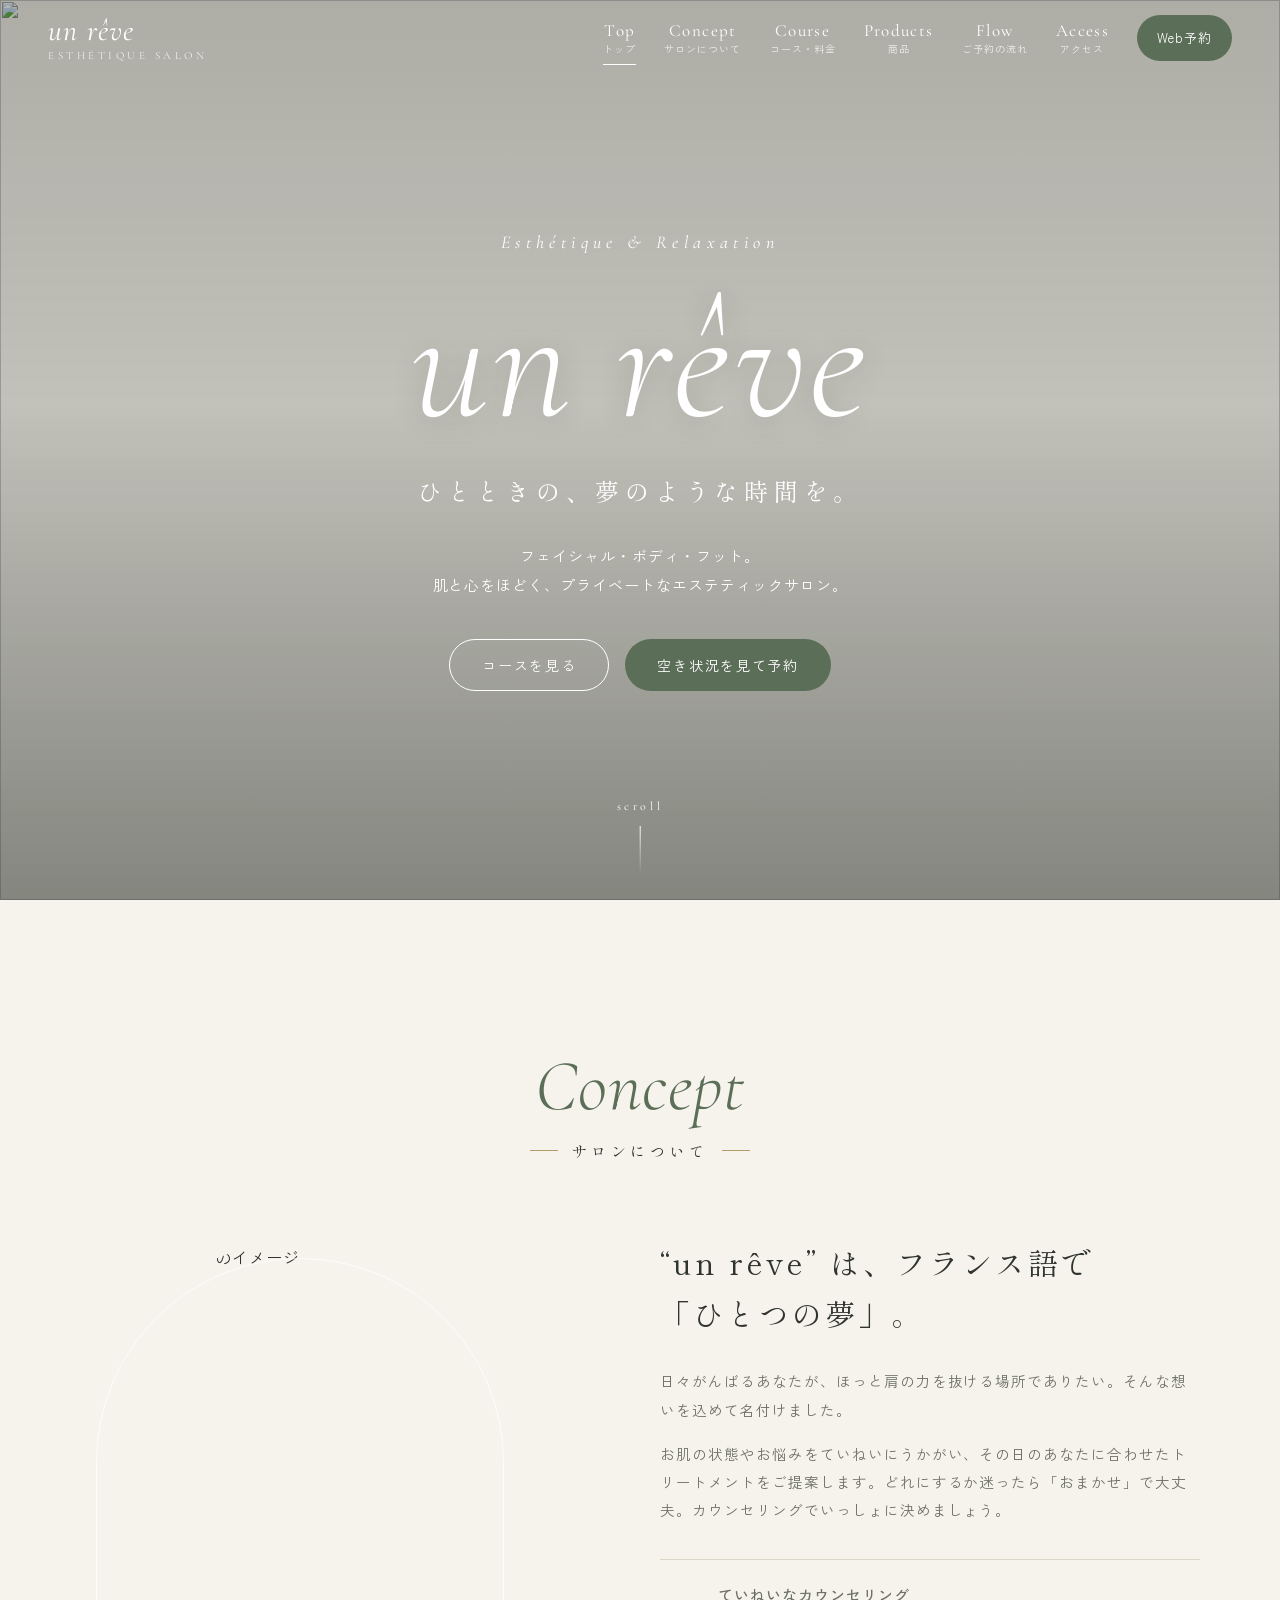
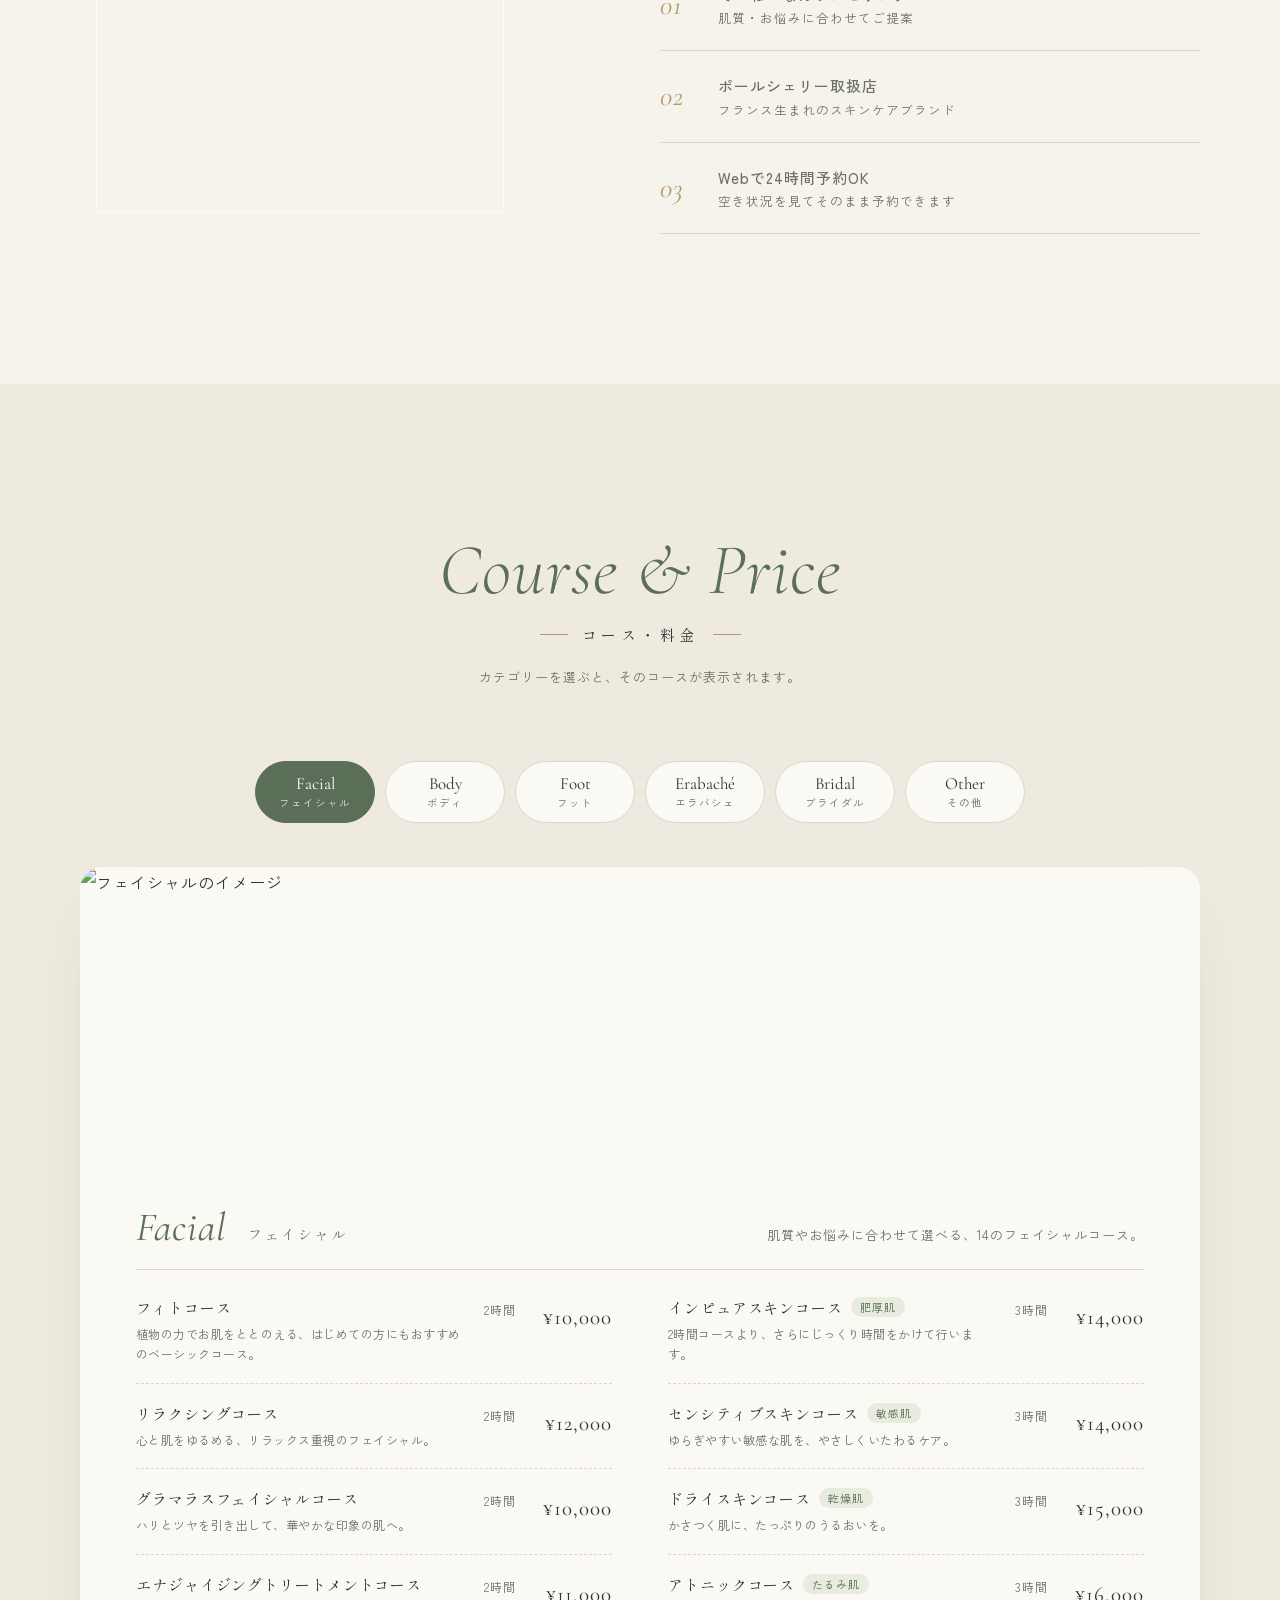
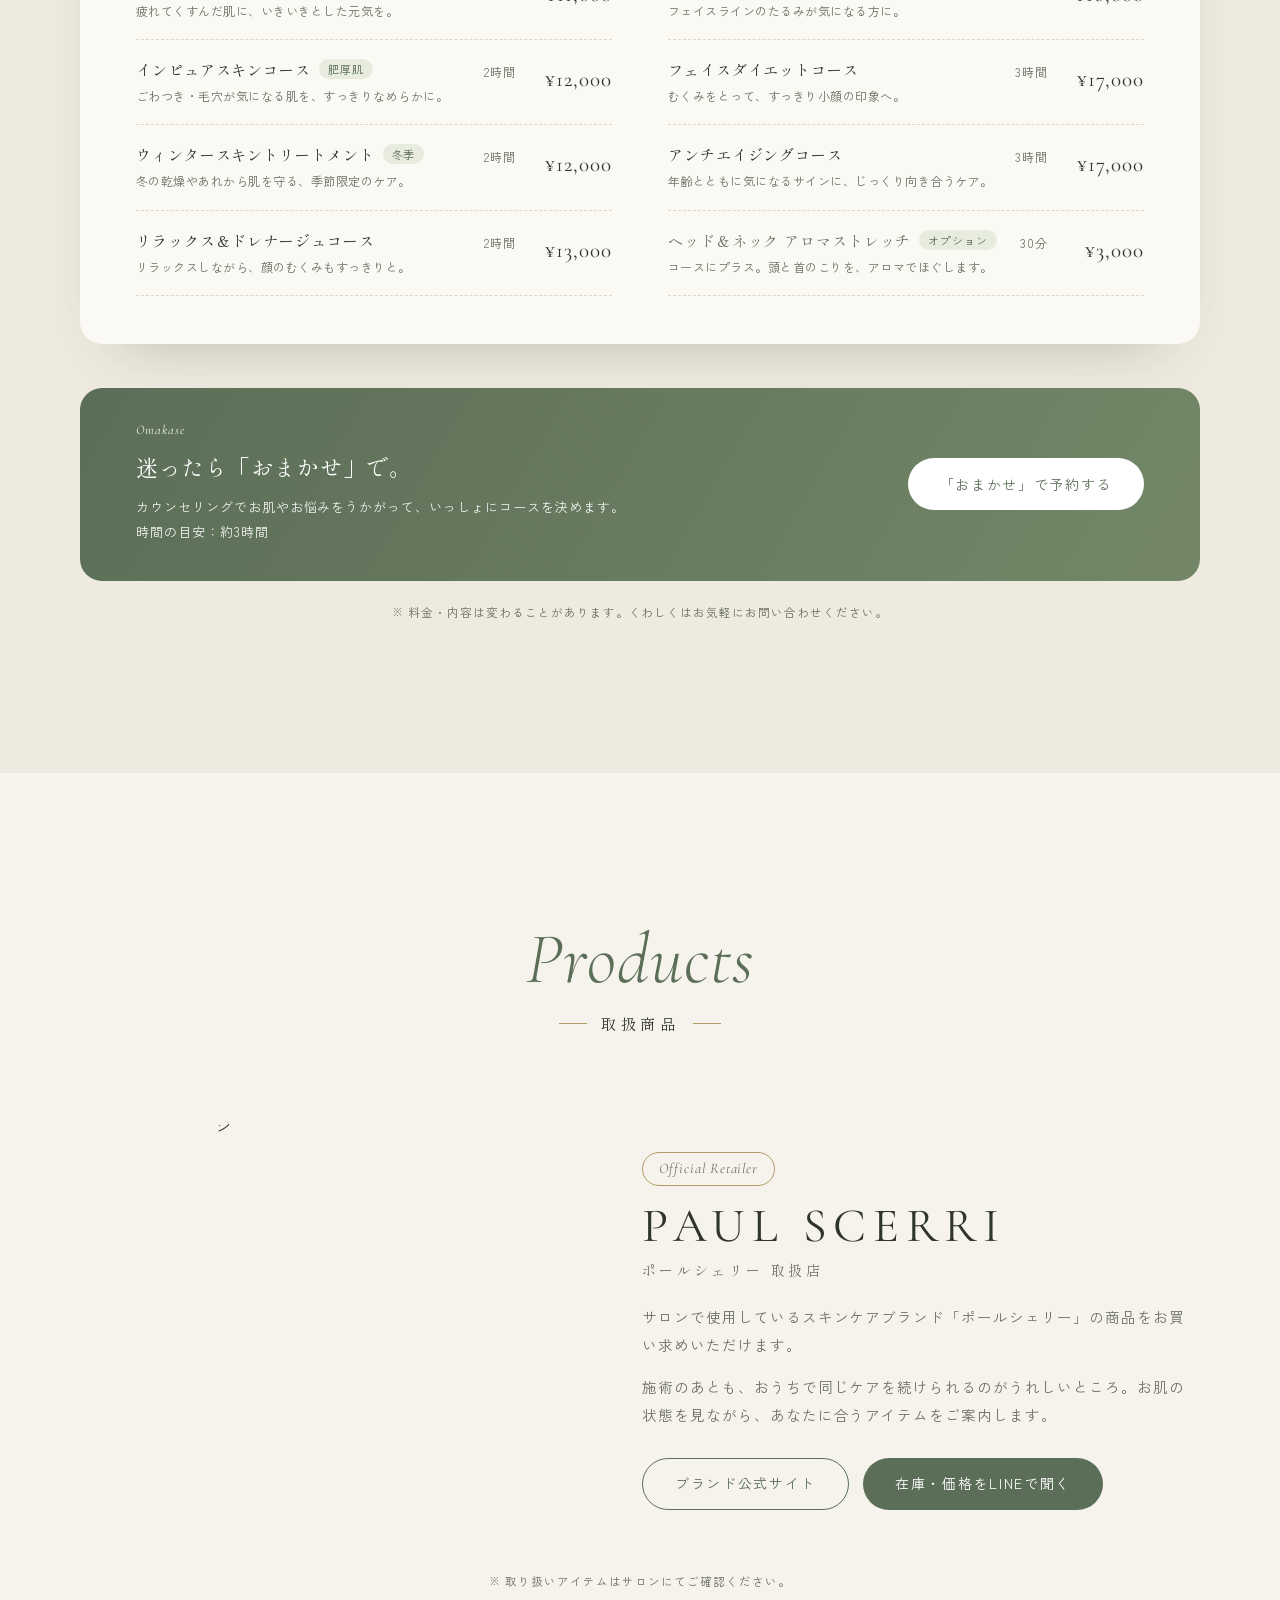
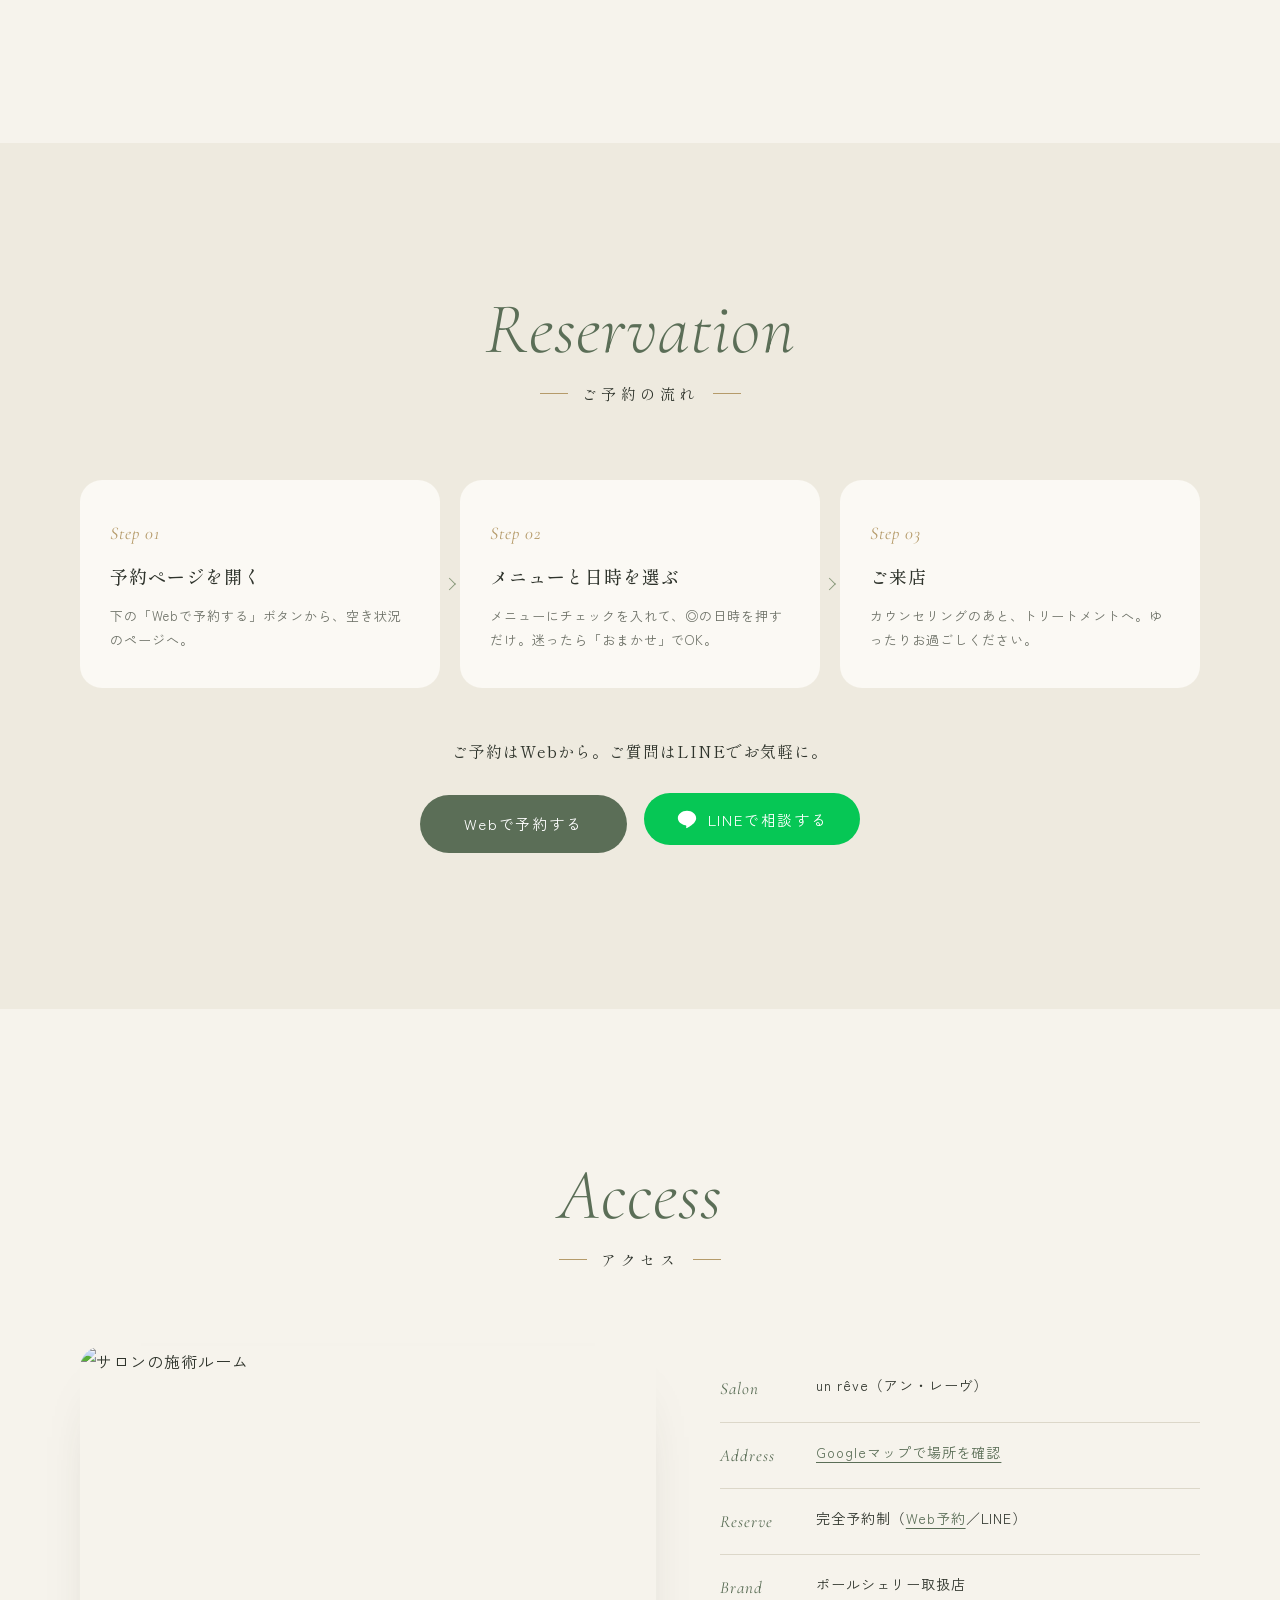
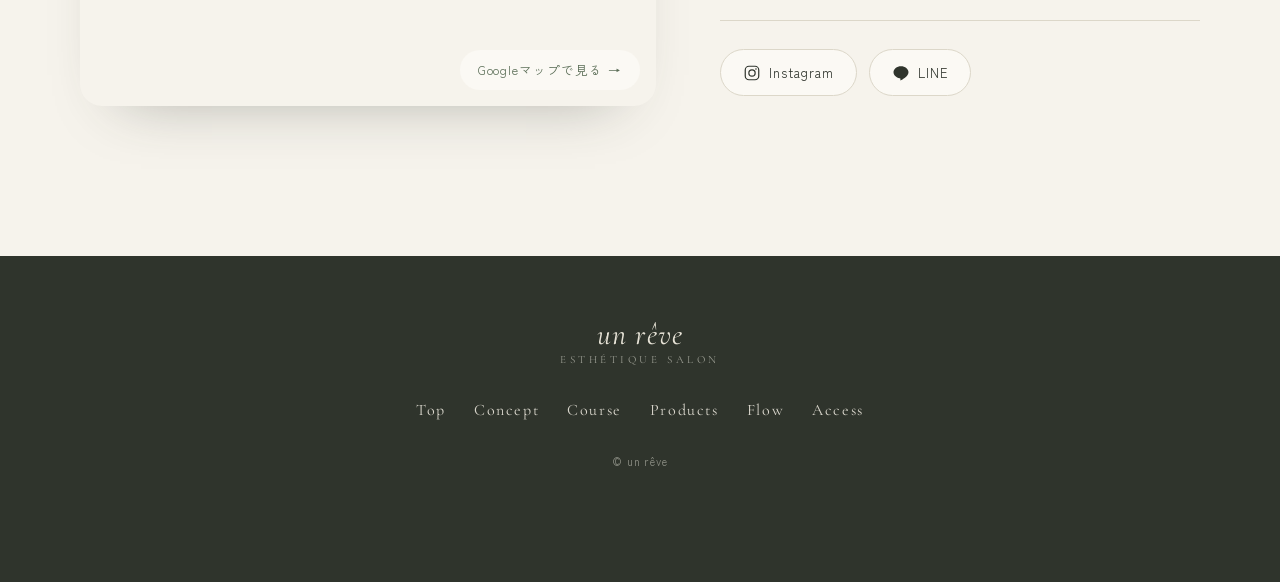
==== commit 18a366ec: "Japanese model photos and short course descriptions Co-Authored-By: Claude Opus 5.5 <noreply@anthrop" ====
--- a/unreve-site/index.html
+++ b/unreve-site/index.html
@@ -62,7 +62,7 @@
     </div>
     <div class="concept-grid">
       <div class="concept-visual reveal" aria-hidden="true">
-        <figure class="arch"><img src="https://static.wixstatic.com/media/93242e_8f91f67b1cf842eca55c3d7a7e4ec7a8~mv2.jpg" alt="フェイシャルトリートメントのイメージ" loading="lazy"></figure>
+        <figure class="arch"><img src="https://static.wixstatic.com/media/93242e_fdfc6cd5813948d2879a8a8bc2537d12~mv2.jpg" alt="カウンセリングのイメージ" loading="lazy"></figure>
       </div>
       <div class="concept-text reveal">
         <p class="concept-catch">“un rêve” は、フランス語で<br>「ひとつの夢」。</p>
@@ -98,48 +98,48 @@
 
     <!-- Facial -->
     <div class="panel is-active" id="panel-facial" role="tabpanel">
-      <div class="panel-photo"><img src="https://static.wixstatic.com/media/93242e_8f91f67b1cf842eca55c3d7a7e4ec7a8~mv2.jpg" alt="フェイシャルのイメージ" loading="lazy"></div>
+      <div class="panel-photo"><img src="https://static.wixstatic.com/media/93242e_5da551e5969549be9345b21a0ef53bc2~mv2.jpg" alt="フェイシャルのイメージ" loading="lazy"></div>
       <div class="panel-intro">
         <h3>Facial <span>フェイシャル</span></h3>
         <p>肌質やお悩みに合わせて選べる、14のフェイシャルコース。</p>
       </div>
       <ul class="menu-list">
-        <li><span class="m-name">フィトコース</span><span class="m-time">2時間</span><span class="m-price">¥10,000</span></li>
-        <li><span class="m-name">リラクシングコース</span><span class="m-time">2時間</span><span class="m-price">¥12,000</span></li>
-        <li><span class="m-name">グラマラスフェイシャルコース</span><span class="m-time">2時間</span><span class="m-price">¥10,000</span></li>
-        <li><span class="m-name">エナジャイジングトリートメントコース</span><span class="m-time">2時間</span><span class="m-price">¥11,000</span></li>
-        <li><span class="m-name">インピュアスキンコース<em>肥厚肌</em></span><span class="m-time">2時間</span><span class="m-price">¥12,000</span></li>
-        <li><span class="m-name">ウィンタースキントリートメント<em>冬季</em></span><span class="m-time">2時間</span><span class="m-price">¥12,000</span></li>
-        <li><span class="m-name">リラックス＆ドレナージュコース</span><span class="m-time">2時間</span><span class="m-price">¥13,000</span></li>
-        <li><span class="m-name">インピュアスキンコース<em>肥厚肌</em></span><span class="m-time">3時間</span><span class="m-price">¥14,000</span></li>
-        <li><span class="m-name">センシティブスキンコース<em>敏感肌</em></span><span class="m-time">3時間</span><span class="m-price">¥14,000</span></li>
-        <li><span class="m-name">ドライスキンコース<em>乾燥肌</em></span><span class="m-time">3時間</span><span class="m-price">¥15,000</span></li>
-        <li><span class="m-name">アトニックコース<em>たるみ肌</em></span><span class="m-time">3時間</span><span class="m-price">¥16,000</span></li>
-        <li><span class="m-name">フェイスダイエットコース</span><span class="m-time">3時間</span><span class="m-price">¥17,000</span></li>
-        <li><span class="m-name">アンチエイジングコース</span><span class="m-time">3時間</span><span class="m-price">¥17,000</span></li>
-        <li class="is-option"><span class="m-name">ヘッド＆ネック アロマストレッチ<em>オプション</em></span><span class="m-time">30分</span><span class="m-price">¥3,000</span></li>
+        <li><span class="m-name">フィトコース<small class="m-desc">植物の力でお肌をととのえる、はじめての方にもおすすめのベーシックコース。</small></span><span class="m-time">2時間</span><span class="m-price">¥10,000</span></li>
+        <li><span class="m-name">リラクシングコース<small class="m-desc">心と肌をゆるめる、リラックス重視のフェイシャル。</small></span><span class="m-time">2時間</span><span class="m-price">¥12,000</span></li>
+        <li><span class="m-name">グラマラスフェイシャルコース<small class="m-desc">ハリとツヤを引き出して、華やかな印象の肌へ。</small></span><span class="m-time">2時間</span><span class="m-price">¥10,000</span></li>
+        <li><span class="m-name">エナジャイジングトリートメントコース<small class="m-desc">疲れてくすんだ肌に、いきいきとした元気を。</small></span><span class="m-time">2時間</span><span class="m-price">¥11,000</span></li>
+        <li><span class="m-name">インピュアスキンコース<em>肥厚肌</em><small class="m-desc">ごわつき・毛穴が気になる肌を、すっきりなめらかに。</small></span><span class="m-time">2時間</span><span class="m-price">¥12,000</span></li>
+        <li><span class="m-name">ウィンタースキントリートメント<em>冬季</em><small class="m-desc">冬の乾燥やあれから肌を守る、季節限定のケア。</small></span><span class="m-time">2時間</span><span class="m-price">¥12,000</span></li>
+        <li><span class="m-name">リラックス＆ドレナージュコース<small class="m-desc">リラックスしながら、顔のむくみもすっきりと。</small></span><span class="m-time">2時間</span><span class="m-price">¥13,000</span></li>
+        <li><span class="m-name">インピュアスキンコース<em>肥厚肌</em><small class="m-desc">2時間コースより、さらにじっくり時間をかけて行います。</small></span><span class="m-time">3時間</span><span class="m-price">¥14,000</span></li>
+        <li><span class="m-name">センシティブスキンコース<em>敏感肌</em><small class="m-desc">ゆらぎやすい敏感な肌を、やさしくいたわるケア。</small></span><span class="m-time">3時間</span><span class="m-price">¥14,000</span></li>
+        <li><span class="m-name">ドライスキンコース<em>乾燥肌</em><small class="m-desc">かさつく肌に、たっぷりのうるおいを。</small></span><span class="m-time">3時間</span><span class="m-price">¥15,000</span></li>
+        <li><span class="m-name">アトニックコース<em>たるみ肌</em><small class="m-desc">フェイスラインのたるみが気になる方に。</small></span><span class="m-time">3時間</span><span class="m-price">¥16,000</span></li>
+        <li><span class="m-name">フェイスダイエットコース<small class="m-desc">むくみをとって、すっきり小顔の印象へ。</small></span><span class="m-time">3時間</span><span class="m-price">¥17,000</span></li>
+        <li><span class="m-name">アンチエイジングコース<small class="m-desc">年齢とともに気になるサインに、じっくり向き合うケア。</small></span><span class="m-time">3時間</span><span class="m-price">¥17,000</span></li>
+        <li class="is-option"><span class="m-name">ヘッド＆ネック アロマストレッチ<em>オプション</em><small class="m-desc">コースにプラス。頭と首のこりを、アロマでほぐします。</small></span><span class="m-time">30分</span><span class="m-price">¥3,000</span></li>
       </ul>
     </div>
 
     <!-- Body -->
     <div class="panel" id="panel-body" role="tabpanel">
-      <div class="panel-photo"><img src="https://static.wixstatic.com/media/93242e_7bdf1cc6864b47309a4bafe70c1c7260~mv2.jpg" alt="ボディのイメージ" loading="lazy"></div>
+      <div class="panel-photo"><img src="https://static.wixstatic.com/media/93242e_cda0f4d4f28648429976ea8d1a22aae4~mv2.jpg" alt="ボディのイメージ" loading="lazy"></div>
       <div class="panel-intro">
         <h3>Body <span>ボディ</span></h3>
         <p>巡りをととのえ、すっきりとしたシルエットへ。</p>
       </div>
       <ul class="menu-list">
-        <li><span class="m-name">ショルダーコース</span><span class="m-time">1時間</span><span class="m-price">¥5,500</span></li>
-        <li><span class="m-name">背中痩せコース<em>パーツ</em></span><span class="m-time">2時間</span><span class="m-price">¥12,000</span></li>
-        <li><span class="m-name">リラクシングコース</span><span class="m-time">3時間</span><span class="m-price">¥16,000</span></li>
-        <li><span class="m-name">リフレッシュリフトコース</span><span class="m-time">3時間</span><span class="m-price">¥21,000</span></li>
-        <li><span class="m-name">リラックスウォームコース</span><span class="m-time">3時間</span><span class="m-price">¥21,000</span></li>
-        <li><span class="m-name">モホロジー<em>二の腕</em></span><span class="m-time">3時間30分</span><span class="m-price">¥26,000</span></li>
-        <li><span class="m-name">モホロジー<em>腹部やせ</em></span><span class="m-time">3時間30分</span><span class="m-price">¥26,000</span></li>
-        <li><span class="m-name">デトームコース</span><span class="m-time">3時間30分</span><span class="m-price">¥26,000</span></li>
-        <li><span class="m-name">モホロジーコース</span><span class="m-time">3時間30分</span><span class="m-price">¥28,000</span></li>
-        <li><span class="m-name">アトニックシルエットコース</span><span class="m-time">3時間30分</span><span class="m-price">¥28,000</span></li>
-        <li><span class="m-name">オセアニカコース</span><span class="m-time">3時間30分</span><span class="m-price">¥28,000</span></li>
+        <li><span class="m-name">ショルダーコース<small class="m-desc">肩・首まわりのこりを集中してほぐします。</small></span><span class="m-time">1時間</span><span class="m-price">¥5,500</span></li>
+        <li><span class="m-name">背中痩せコース<em>パーツ</em><small class="m-desc">気になる背中をすっきり見せたい方に。</small></span><span class="m-time">2時間</span><span class="m-price">¥12,000</span></li>
+        <li><span class="m-name">リラクシングコース<small class="m-desc">全身をゆったりほぐす、ご褒美の時間。</small></span><span class="m-time">3時間</span><span class="m-price">¥16,000</span></li>
+        <li><span class="m-name">リフレッシュリフトコース<small class="m-desc">全身をすっきり、引きしまった印象へ。</small></span><span class="m-time">3時間</span><span class="m-price">¥21,000</span></li>
+        <li><span class="m-name">リラックスウォームコース<small class="m-desc">体をあたためながら、深いリラックスへ。</small></span><span class="m-time">3時間</span><span class="m-price">¥21,000</span></li>
+        <li><span class="m-name">モホロジー<em>二の腕</em><small class="m-desc">二の腕を集中してケアする部分コース。</small></span><span class="m-time">3時間30分</span><span class="m-price">¥26,000</span></li>
+        <li><span class="m-name">モホロジー<em>腹部やせ</em><small class="m-desc">おなかまわりを集中してケアする部分コース。</small></span><span class="m-time">3時間30分</span><span class="m-price">¥26,000</span></li>
+        <li><span class="m-name">デトームコース<small class="m-desc">巡りをよくして、ため込んだものをすっきりと。</small></span><span class="m-time">3時間30分</span><span class="m-price">¥26,000</span></li>
+        <li><span class="m-name">モホロジーコース<small class="m-desc">気になる部分のラインをととのえるボディコース。</small></span><span class="m-time">3時間30分</span><span class="m-price">¥28,000</span></li>
+        <li><span class="m-name">アトニックシルエットコース<small class="m-desc">ボディのたるみが気になる方に。</small></span><span class="m-time">3時間30分</span><span class="m-price">¥28,000</span></li>
+        <li><span class="m-name">オセアニカコース<small class="m-desc">海の恵みを使った、全身のトリートメント。</small></span><span class="m-time">3時間30分</span><span class="m-price">¥28,000</span></li>
       </ul>
     </div>
 
@@ -151,8 +151,8 @@
         <p>むくみやだるさが気になる脚を、軽やかに。</p>
       </div>
       <ul class="menu-list">
-        <li><span class="m-name">レッグスリミングコンシャスコース</span><span class="m-time">1時間</span><span class="m-price">¥9,000</span></li>
-        <li><span class="m-name">レッグラプチュアード</span><span class="m-time">1時間30分</span><span class="m-price">¥11,000</span></li>
+        <li><span class="m-name">レッグスリミングコンシャスコース<small class="m-desc">脚のむくみ・だるさをすっきりと。</small></span><span class="m-time">1時間</span><span class="m-price">¥9,000</span></li>
+        <li><span class="m-name">レッグラプチュアード<small class="m-desc">じっくり時間をかけて、軽やかな脚へ。</small></span><span class="m-time">1時間30分</span><span class="m-price">¥11,000</span></li>
       </ul>
     </div>
 
@@ -164,34 +164,34 @@
         <p>特別な日の前や、ご褒美にもおすすめのコース。</p>
       </div>
       <ul class="menu-list">
-        <li><span class="m-name">ビオティココース</span><span class="m-time">2時間30分</span><span class="m-price">¥17,000</span></li>
-        <li><span class="m-name">ルギャルドコース</span><span class="m-time">2時間30分</span><span class="m-price">¥17,000</span></li>
+        <li><span class="m-name">ビオティココース<small class="m-desc">特別な日の前に。肌をととのえる、上質なトリートメント。</small></span><span class="m-time">2時間30分</span><span class="m-price">¥17,000</span></li>
+        <li><span class="m-name">ルギャルドコース<small class="m-desc">自分へのご褒美に。ゆったり贅沢なトリートメント。</small></span><span class="m-time">2時間30分</span><span class="m-price">¥17,000</span></li>
       </ul>
     </div>
 
     <!-- Bridal -->
     <div class="panel" id="panel-bridal" role="tabpanel">
-      <div class="panel-photo"><img src="https://static.wixstatic.com/media/93242e_d335a809b1a24eba8ef128dba42509bf~mv2.jpg" alt="ブライダルのイメージ" loading="lazy"></div>
+      <div class="panel-photo"><img src="https://static.wixstatic.com/media/93242e_64e02279693b4e13b41d6153c5e28604~mv2.jpg" alt="ブライダルのイメージ" loading="lazy"></div>
       <div class="panel-intro">
         <h3>Bridal <span>ブライダル</span></h3>
         <p>大切な一日に向けて、お肌と体をととのえます。内容・回数はご相談ください。</p>
       </div>
       <ul class="menu-list">
-        <li><span class="m-name">ブライダルコース<em>ご相談</em></span><span class="m-time">3時間</span><span class="m-price m-ask">ご相談</span></li>
+        <li><span class="m-name">ブライダルコース<em>ご相談</em><small class="m-desc">挙式の日程やご希望に合わせて、内容と回数を一緒に決めます。</small></span><span class="m-time">3時間</span><span class="m-price m-ask">ご相談</span></li>
       </ul>
     </div>
 
     <!-- Other -->
     <div class="panel" id="panel-other" role="tabpanel">
-      <div class="panel-photo"><img src="https://static.wixstatic.com/media/93242e_5464580d22084afd998b5f2088b687a0~mv2.jpg" alt="その他のイメージ" loading="lazy"></div>
+      <div class="panel-photo"><img src="https://static.wixstatic.com/media/93242e_274103db7a1e4c2f8a192667d9f6cb07~mv2.jpg" alt="まつげパーマのイメージ" loading="lazy"></div>
       <div class="panel-intro">
         <h3>Other <span>その他</span></h3>
         <p>エステと組み合わせても、単品でも。</p>
       </div>
       <ul class="menu-list">
-        <li><span class="m-name">まつげパーマ</span><span class="m-time">1時間30分</span><span class="m-price">¥6,000</span></li>
-        <li><span class="m-name">リフレクソロジー<em>フットバスつき</em></span><span class="m-time">1時間</span><span class="m-price">¥6,000</span></li>
-        <li><span class="m-name">光脱毛</span><span class="m-time">1時間</span><span class="m-price m-ask">ご相談</span></li>
+        <li><span class="m-name">まつげパーマ<small class="m-desc">自まつげを根元から上向きに。毎朝のメイクがラクに。</small></span><span class="m-time">1時間30分</span><span class="m-price">¥6,000</span></li>
+        <li><span class="m-name">リフレクソロジー<em>フットバスつき</em><small class="m-desc">足裏をほぐして、全身すっきり。フットバスつき。</small></span><span class="m-time">1時間</span><span class="m-price">¥6,000</span></li>
+        <li><span class="m-name">光脱毛<small class="m-desc">気になる部位や回数は、カウンセリングでご相談ください。</small></span><span class="m-time">1時間</span><span class="m-price m-ask">ご相談</span></li>
       </ul>
     </div>
 
--- a/unreve-site/style.css
+++ b/unreve-site/style.css
@@ -273,3 +273,6 @@
 @media (max-width:600px){.panel{padding:0}}
 .panel-photo img{object-position:center 30%}
 .map-art{aspect-ratio:16/10;object-fit:cover}
+.m-desc{display:block;font-family:var(--sans);font-size:12px;color:var(--ink2);letter-spacing:.04em;line-height:1.7;margin-top:4px}
+.menu-list li{align-items:start}
+.m-time,.m-price{padding-top:2px}
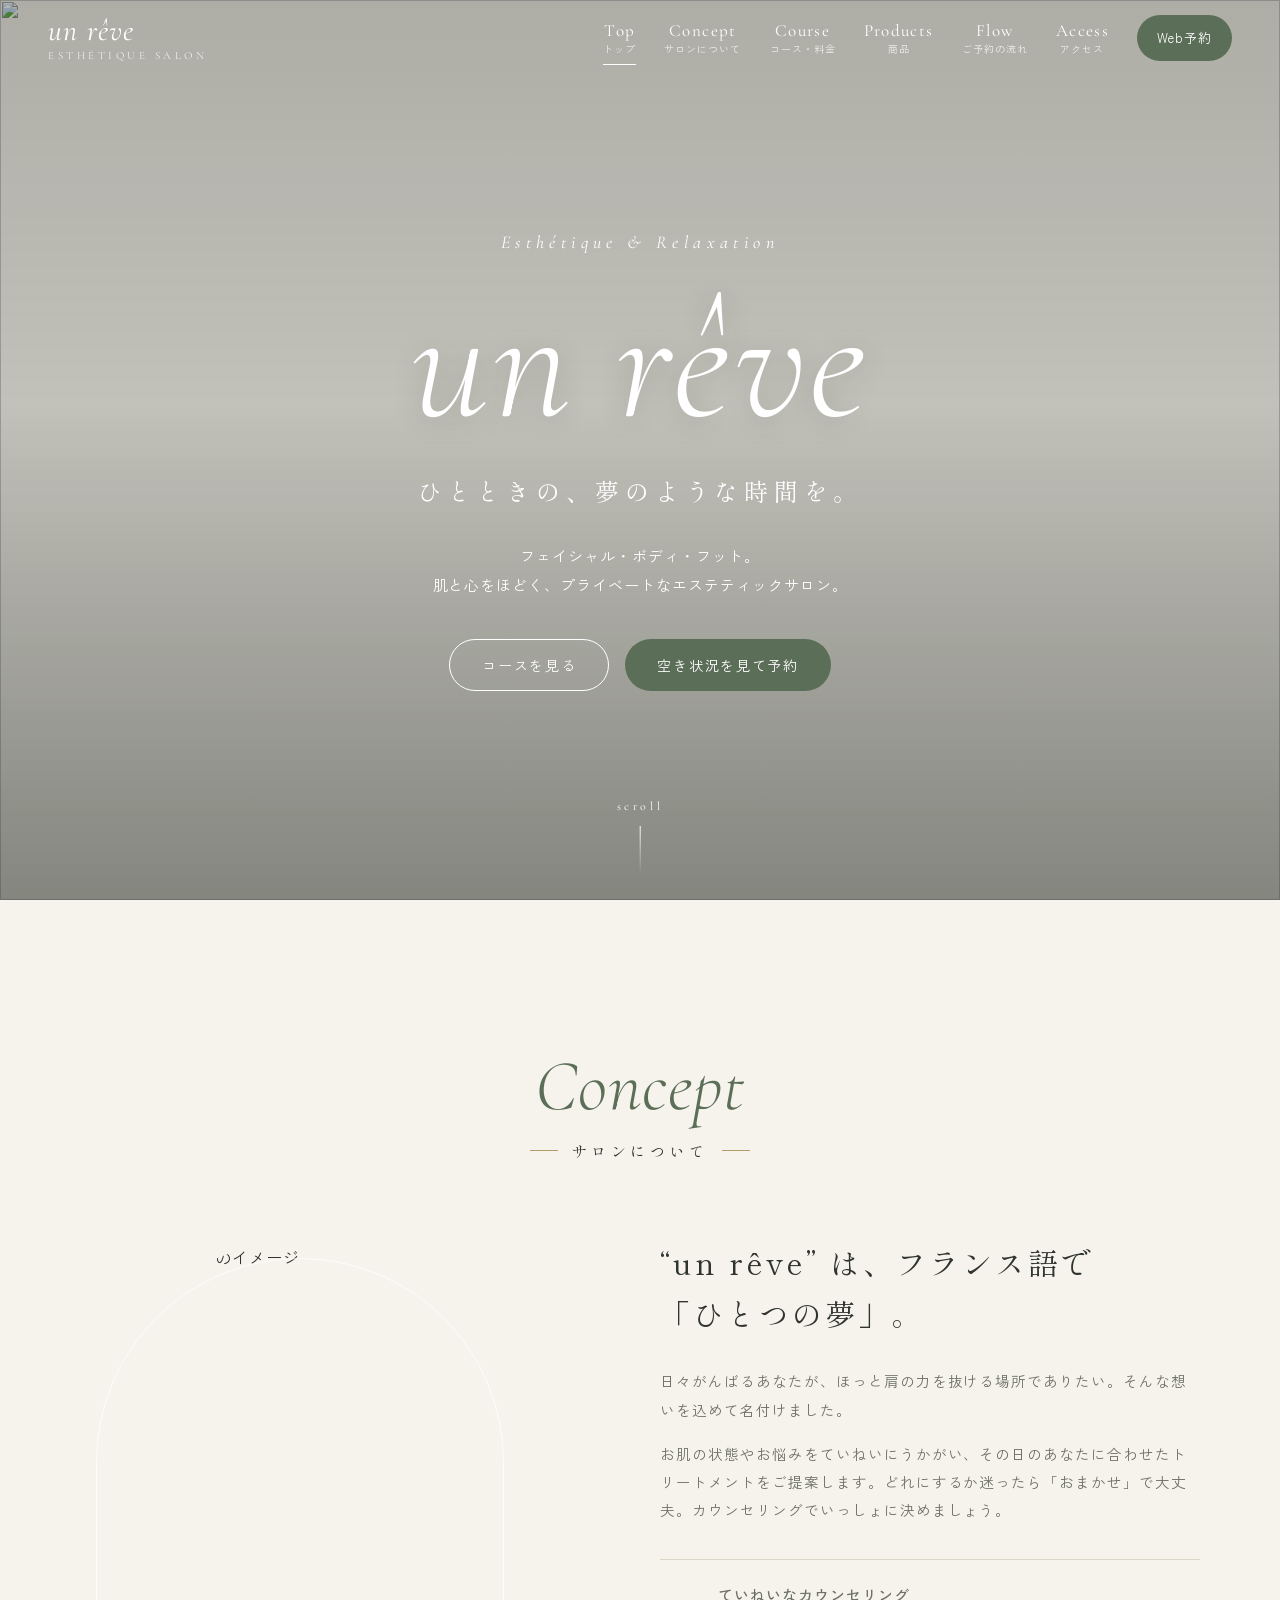
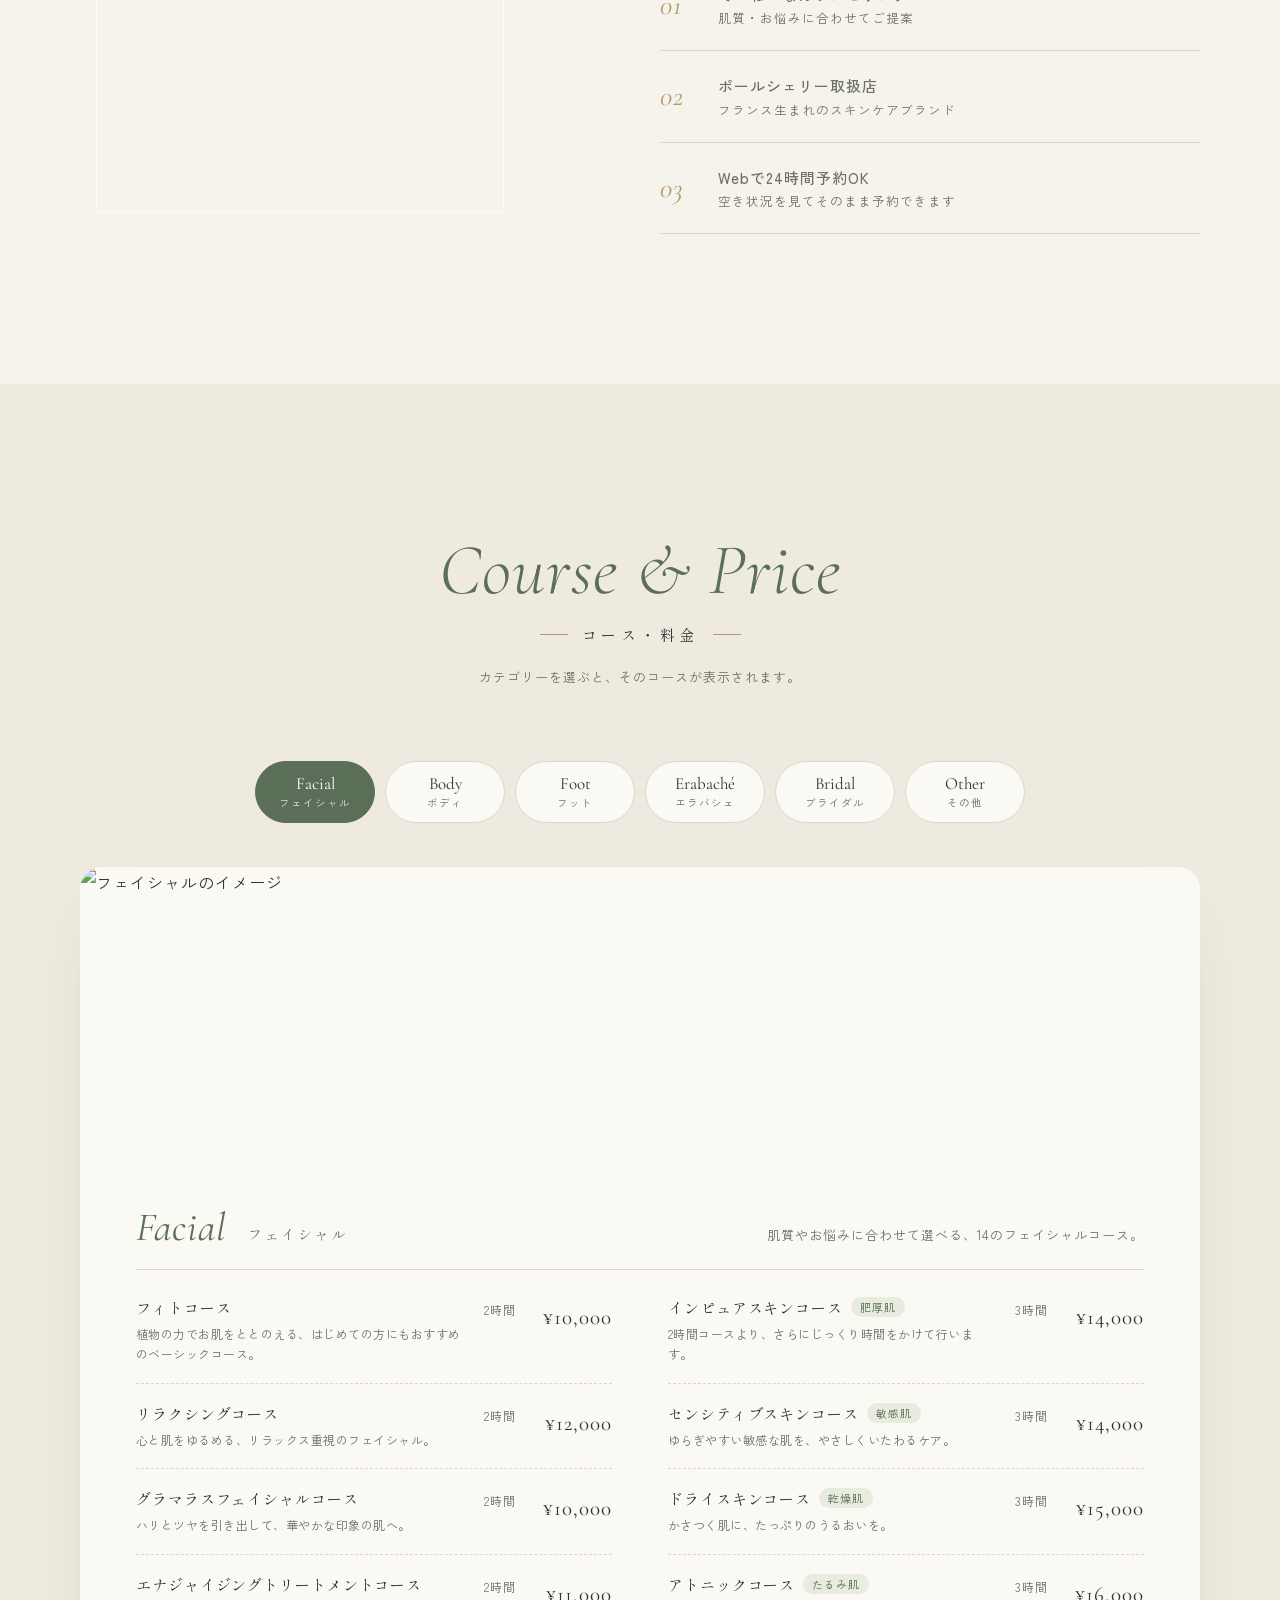
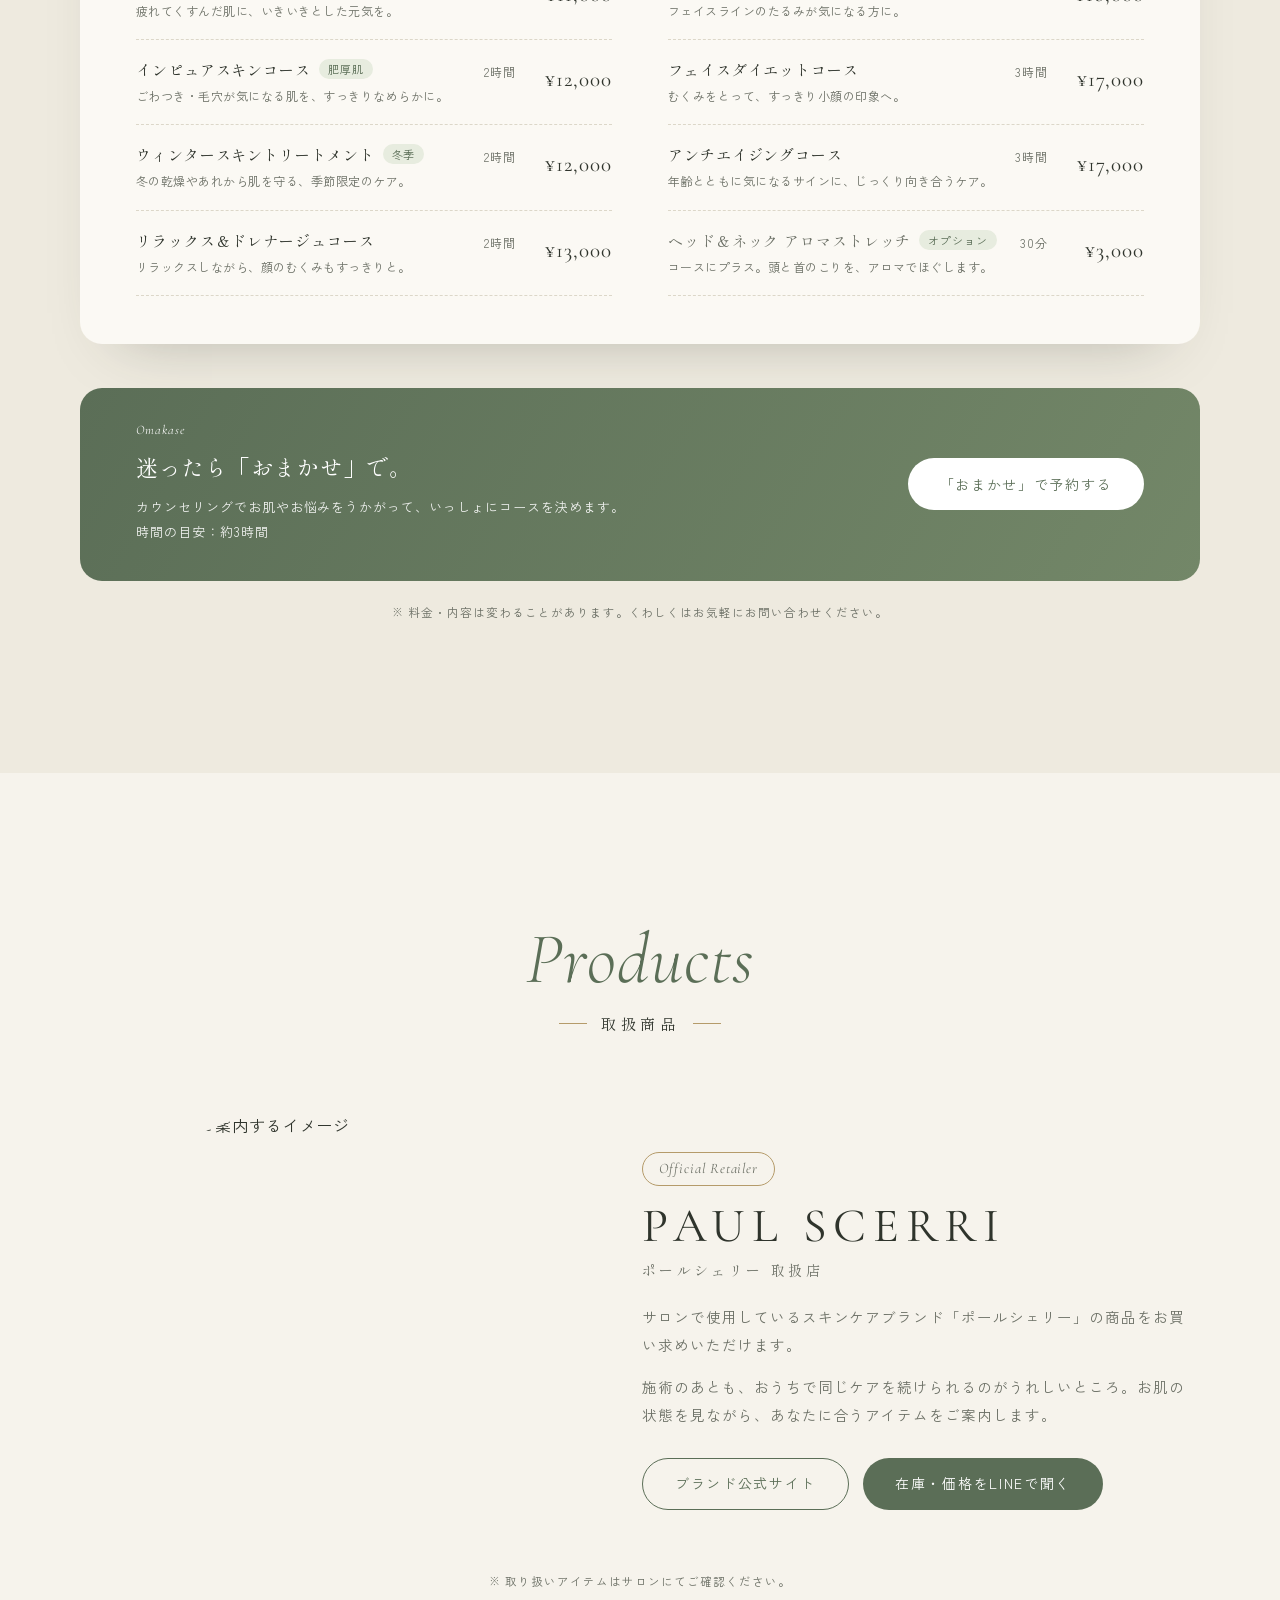
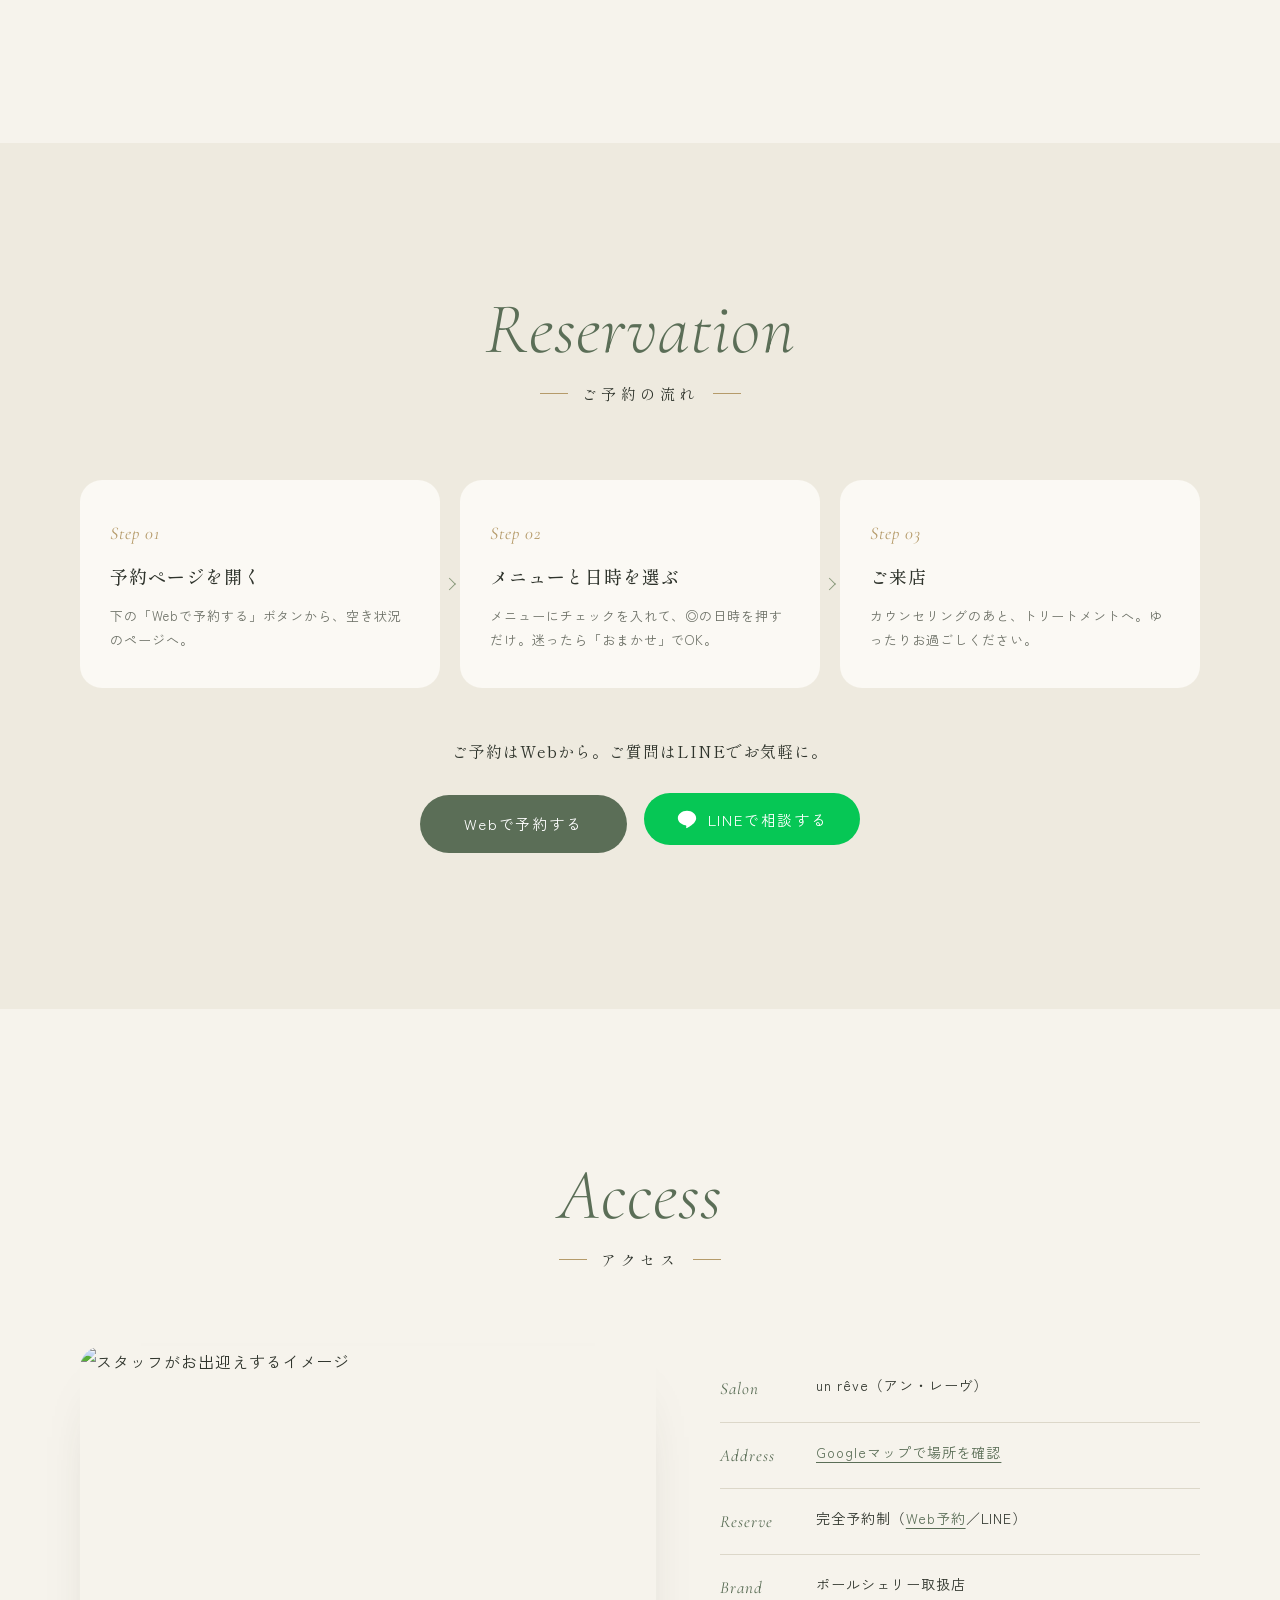
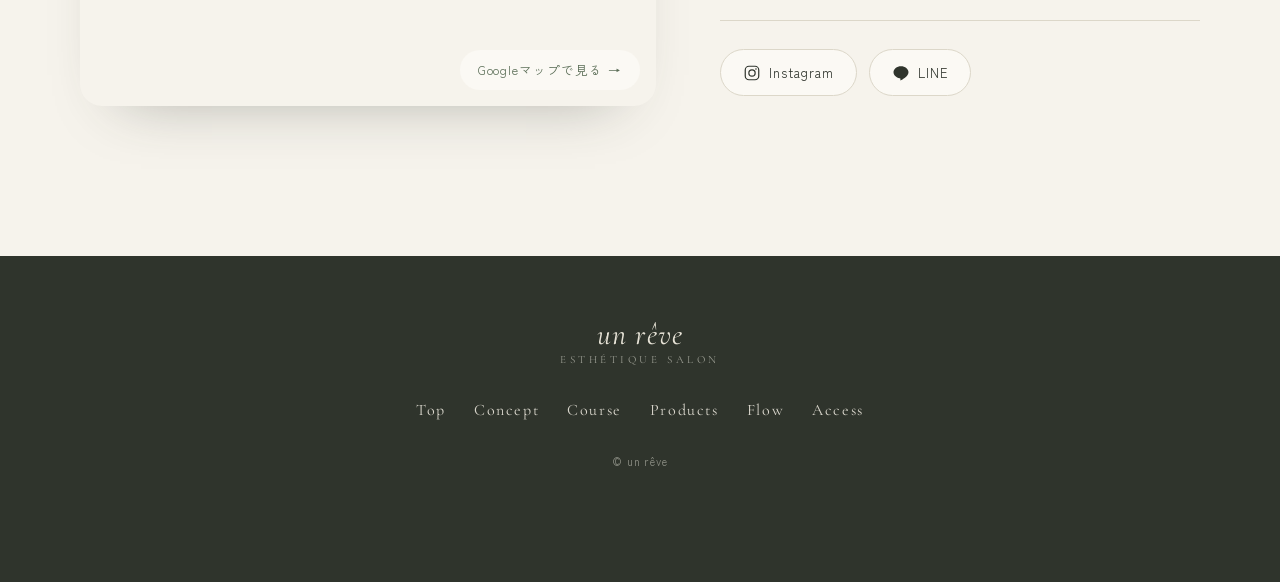
==== commit 69d7ce34: "People-focused photos with black-uniform staff Co-Authored-By: Claude Opus 5.5 <noreply@anthropic.co" ====
--- a/unreve-site/index.html
+++ b/unreve-site/index.html
@@ -37,7 +37,7 @@
 
 <!-- ===== Hero ===== -->
 <section class="hero" id="top">
-  <div class="hero-bg" aria-hidden="true"><img src="https://static.wixstatic.com/media/93242e_12bfef52b72042379615c3fdfcead74a~mv2.jpg" alt="" class="hero-img"></div>
+  <div class="hero-bg" aria-hidden="true"><img src="https://static.wixstatic.com/media/93242e_e6fc99f048fd4c728ed24c2d0e600b35~mv2.jpg" alt="" class="hero-img"></div>
   <div class="hero-inner">
     <p class="hero-eyebrow reveal">Esthétique &amp; Relaxation</p>
     <h1 class="hero-title reveal">
@@ -62,7 +62,7 @@
     </div>
     <div class="concept-grid">
       <div class="concept-visual reveal" aria-hidden="true">
-        <figure class="arch"><img src="https://static.wixstatic.com/media/93242e_fdfc6cd5813948d2879a8a8bc2537d12~mv2.jpg" alt="カウンセリングのイメージ" loading="lazy"></figure>
+        <figure class="arch"><img src="https://static.wixstatic.com/media/93242e_8c6adda935b349a5a77605f410d24599~mv2.jpg" alt="カウンセリングのイメージ" loading="lazy"></figure>
       </div>
       <div class="concept-text reveal">
         <p class="concept-catch">“un rêve” は、フランス語で<br>「ひとつの夢」。</p>
@@ -98,7 +98,7 @@
 
     <!-- Facial -->
     <div class="panel is-active" id="panel-facial" role="tabpanel">
-      <div class="panel-photo"><img src="https://static.wixstatic.com/media/93242e_5da551e5969549be9345b21a0ef53bc2~mv2.jpg" alt="フェイシャルのイメージ" loading="lazy"></div>
+      <div class="panel-photo"><img src="https://static.wixstatic.com/media/93242e_690eebfa1af94ba89cd7957ad2b42cb0~mv2.jpg" alt="フェイシャルのイメージ" loading="lazy"></div>
       <div class="panel-intro">
         <h3>Facial <span>フェイシャル</span></h3>
         <p>肌質やお悩みに合わせて選べる、14のフェイシャルコース。</p>
@@ -123,7 +123,7 @@
 
     <!-- Body -->
     <div class="panel" id="panel-body" role="tabpanel">
-      <div class="panel-photo"><img src="https://static.wixstatic.com/media/93242e_cda0f4d4f28648429976ea8d1a22aae4~mv2.jpg" alt="ボディのイメージ" loading="lazy"></div>
+      <div class="panel-photo"><img src="https://static.wixstatic.com/media/93242e_e489a29044f44985b35ad70e37269977~mv2.jpg" alt="ボディのイメージ" loading="lazy"></div>
       <div class="panel-intro">
         <h3>Body <span>ボディ</span></h3>
         <p>巡りをととのえ、すっきりとしたシルエットへ。</p>
@@ -158,7 +158,7 @@
 
     <!-- Erabache -->
     <div class="panel" id="panel-erabache" role="tabpanel">
-      <div class="panel-photo"><img src="https://static.wixstatic.com/media/93242e_12bfef52b72042379615c3fdfcead74a~mv2.jpg" alt="エラバシェのイメージ" loading="lazy"></div>
+      <div class="panel-photo"><img src="https://static.wixstatic.com/media/93242e_9f87cd6448d34a59a469eafc55da7012~mv2.jpg" alt="エラバシェのイメージ" loading="lazy"></div>
       <div class="panel-intro">
         <h3>Erabaché <span>エラバシェ</span></h3>
         <p>特別な日の前や、ご褒美にもおすすめのコース。</p>
@@ -183,7 +183,7 @@
 
     <!-- Other -->
     <div class="panel" id="panel-other" role="tabpanel">
-      <div class="panel-photo"><img src="https://static.wixstatic.com/media/93242e_274103db7a1e4c2f8a192667d9f6cb07~mv2.jpg" alt="まつげパーマのイメージ" loading="lazy"></div>
+      <div class="panel-photo"><img src="https://static.wixstatic.com/media/93242e_26b094ac4d92433faf6367c844683224~mv2.jpg" alt="まつげパーマのイメージ" loading="lazy"></div>
       <div class="panel-intro">
         <h3>Other <span>その他</span></h3>
         <p>エステと組み合わせても、単品でも。</p>
@@ -215,7 +215,7 @@
       <h2 class="sec-ja">取扱商品</h2>
     </div>
     <div class="prod-feature reveal">
-      <figure class="prod-visual"><img src="https://static.wixstatic.com/media/93242e_12bfef52b72042379615c3fdfcead74a~mv2.jpg" alt="サロンのイメージ" loading="lazy"></figure>
+      <figure class="prod-visual"><img src="https://static.wixstatic.com/media/93242e_d5102cb399014244ba8e07b22966562d~mv2.jpg" alt="ホームケアをご案内するイメージ" loading="lazy"></figure>
       <div class="prod-text">
         <p class="prod-badge">Official Retailer</p>
         <h3>PAUL SCERRI<span>ポールシェリー 取扱店</span></h3>
@@ -263,7 +263,7 @@
     </div>
     <div class="access-grid">
       <a class="map-card reveal" href="https://maps.app.goo.gl/thNd7z3PXrQZDiTC7?g_st=ic" target="_blank" rel="noopener" aria-label="Googleマップで場所を見る">
-        <img class="map-art" src="https://static.wixstatic.com/media/93242e_12bfef52b72042379615c3fdfcead74a~mv2.jpg" alt="サロンの施術ルーム" loading="lazy">
+        <img class="map-art" src="https://static.wixstatic.com/media/93242e_bb45921f3aa143aaa06f66971f9d3d56~mv2.jpg" alt="スタッフがお出迎えするイメージ" loading="lazy">
         <span class="map-label">Googleマップで見る →</span>
       </a>
       <div class="info reveal">
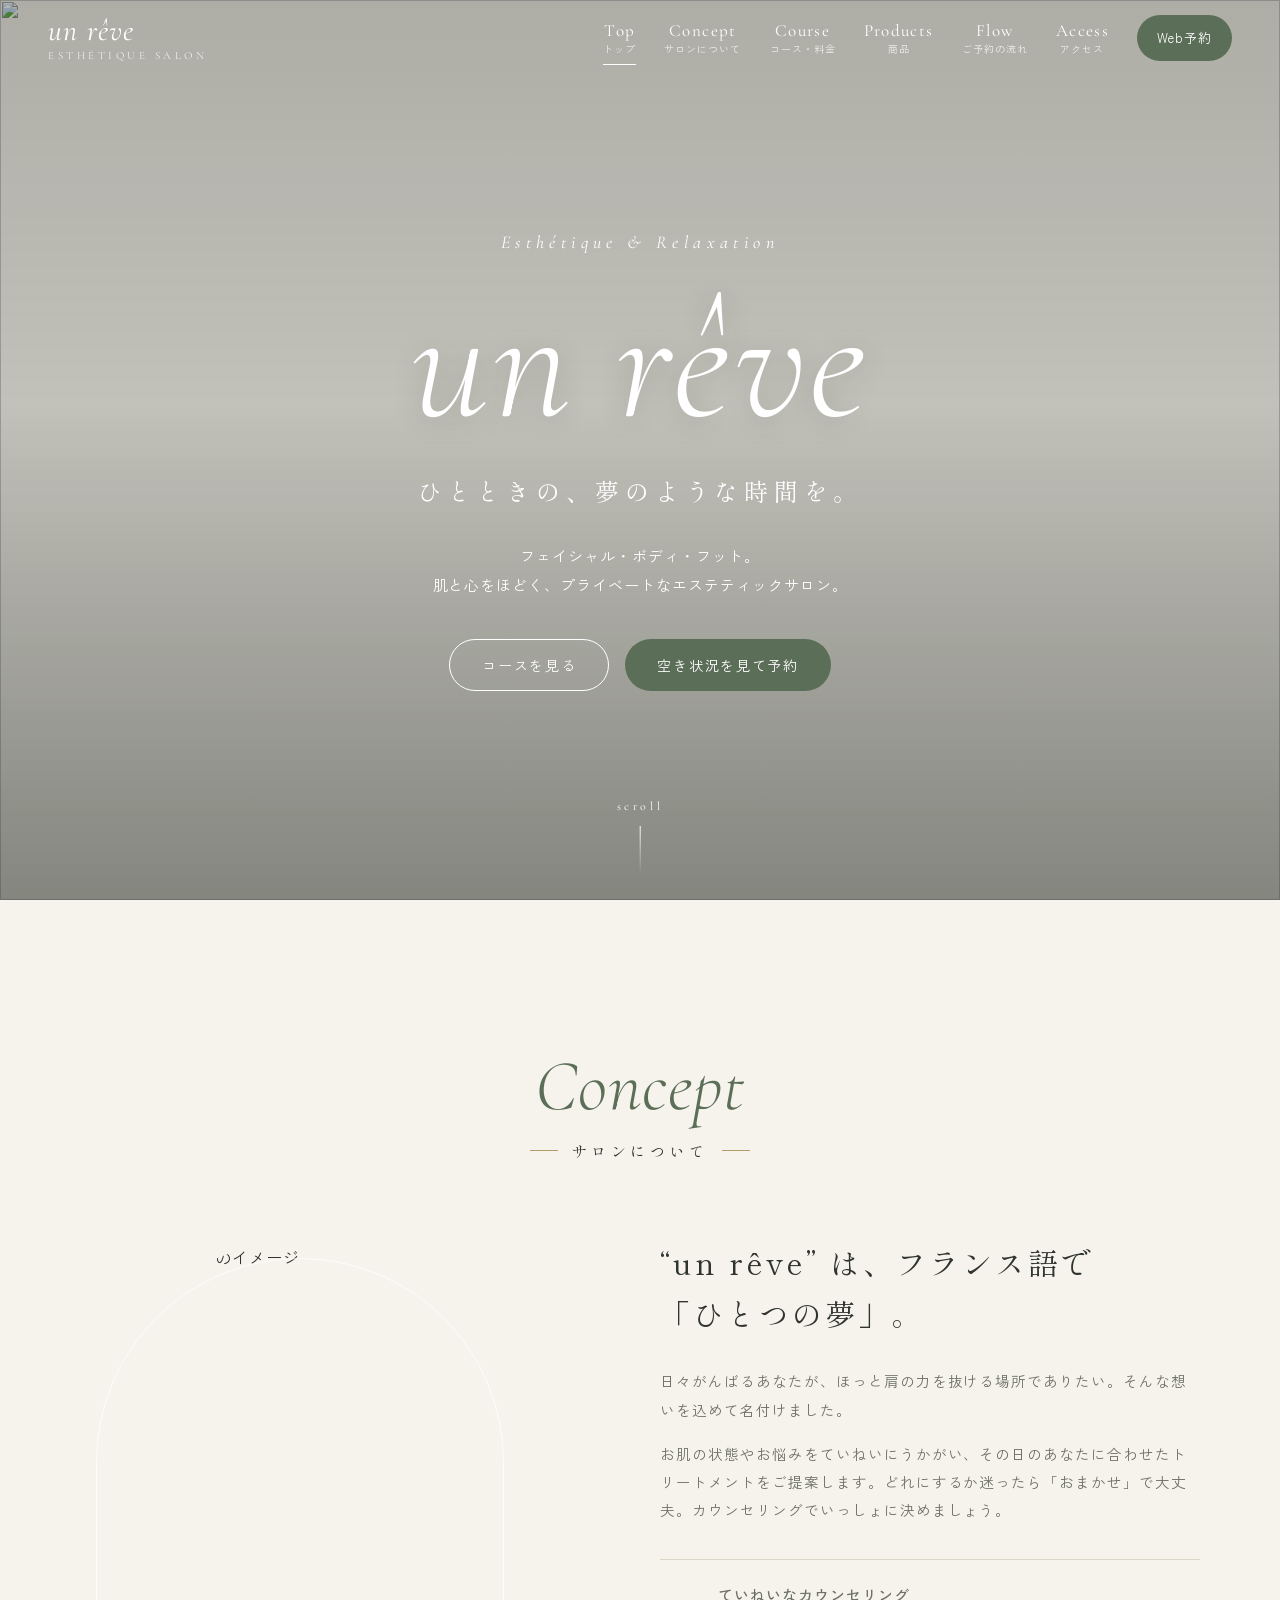
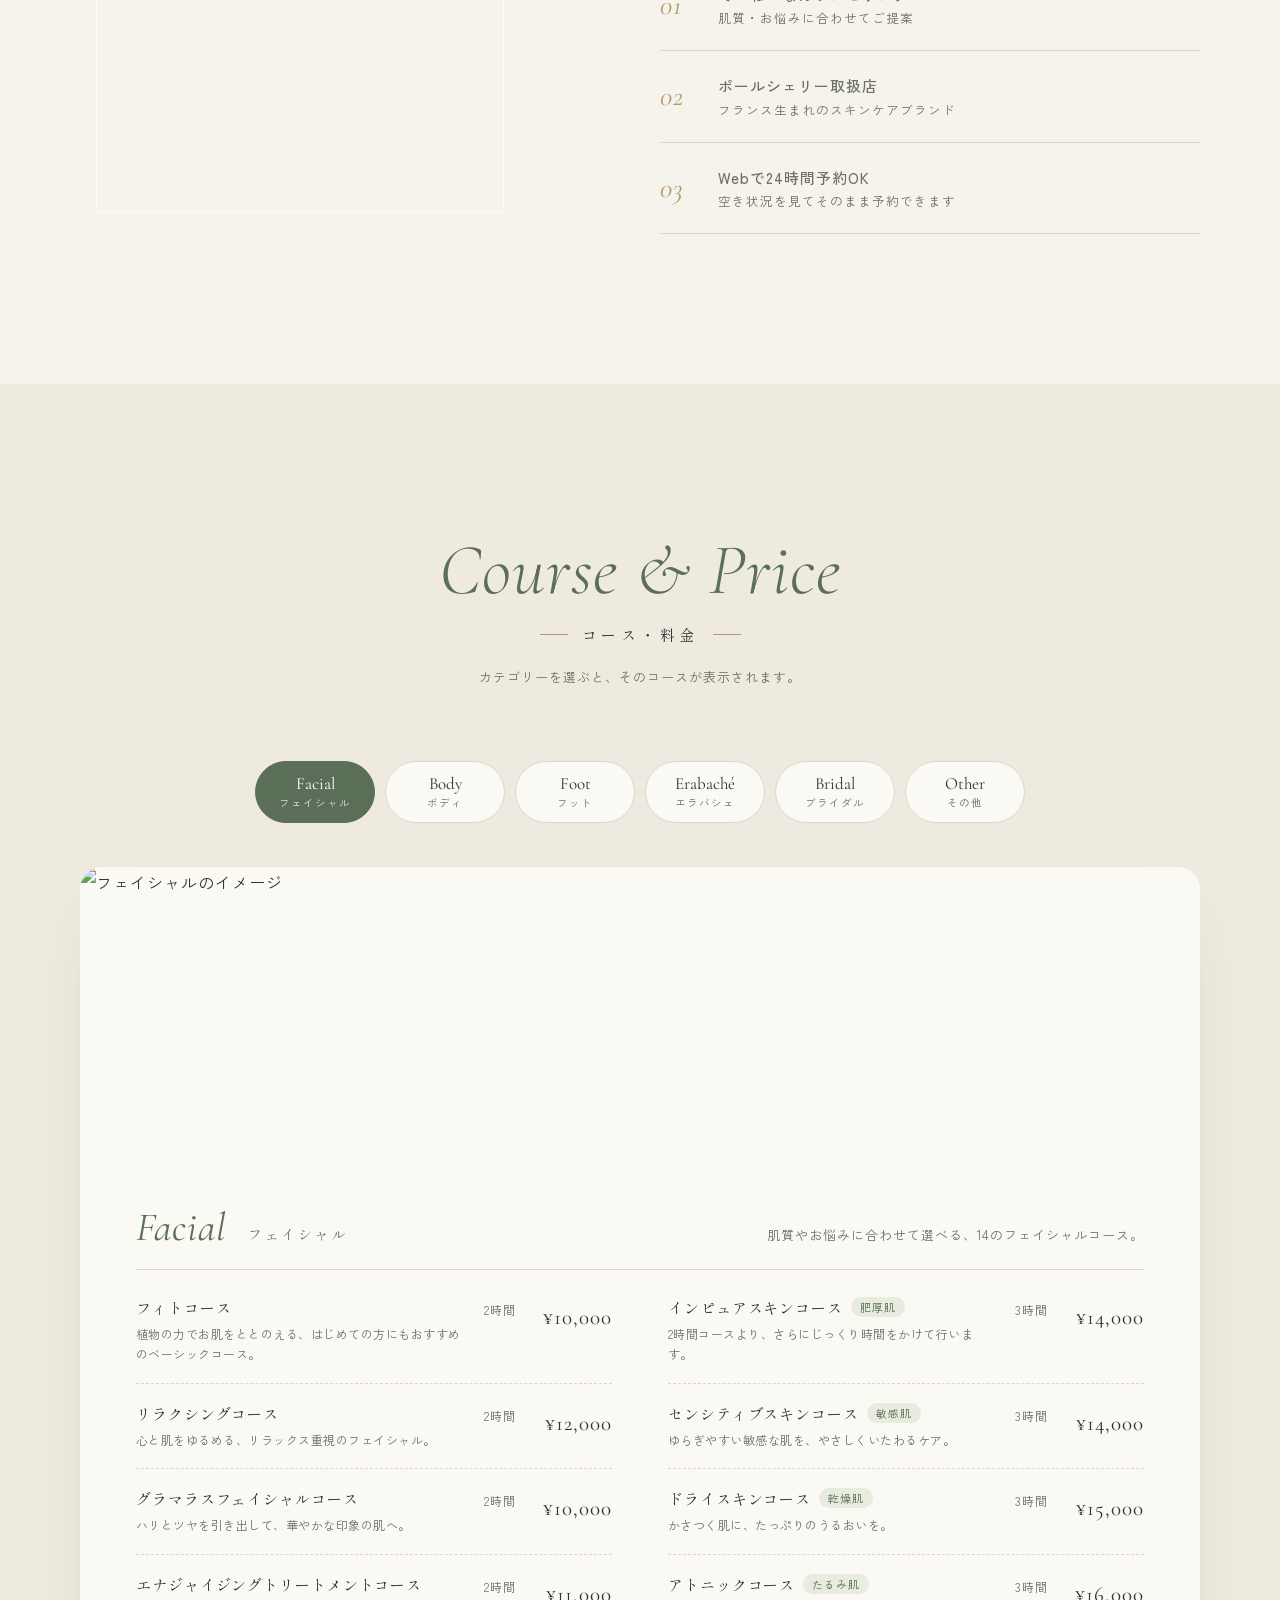
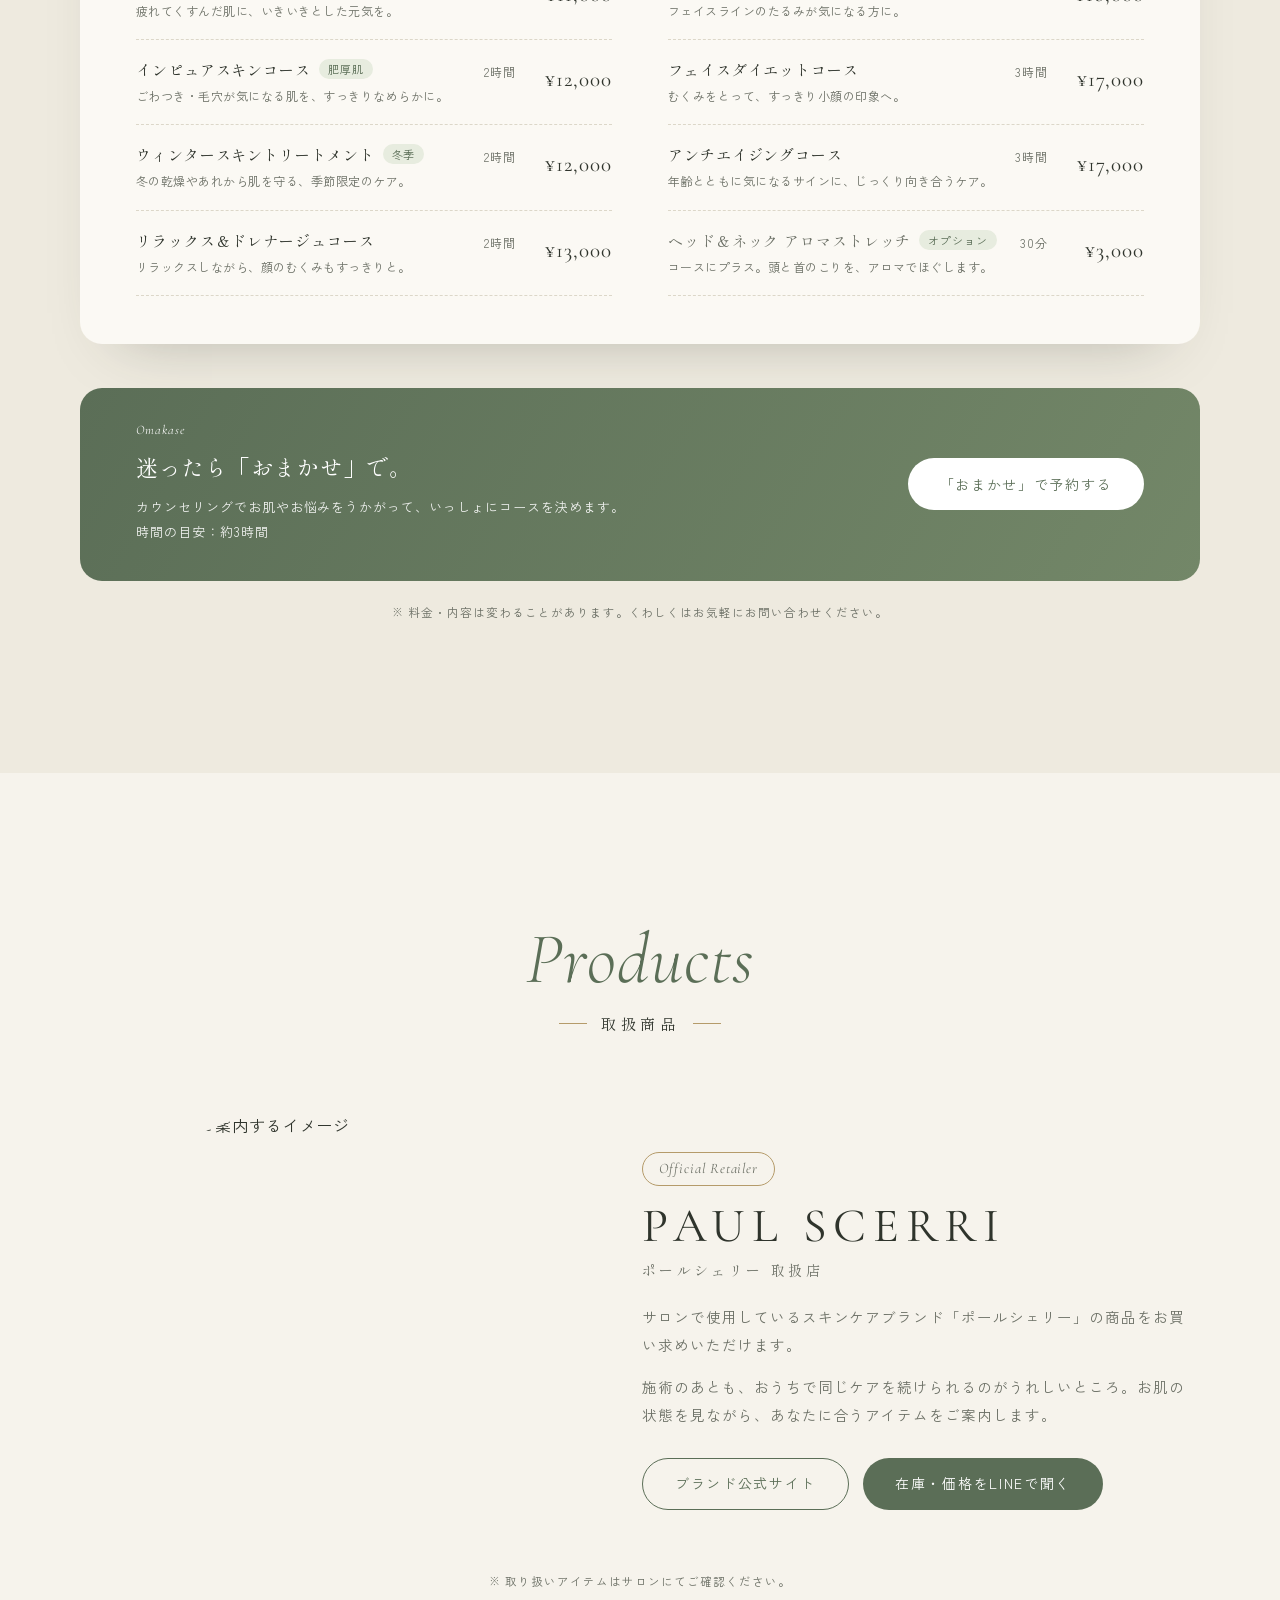
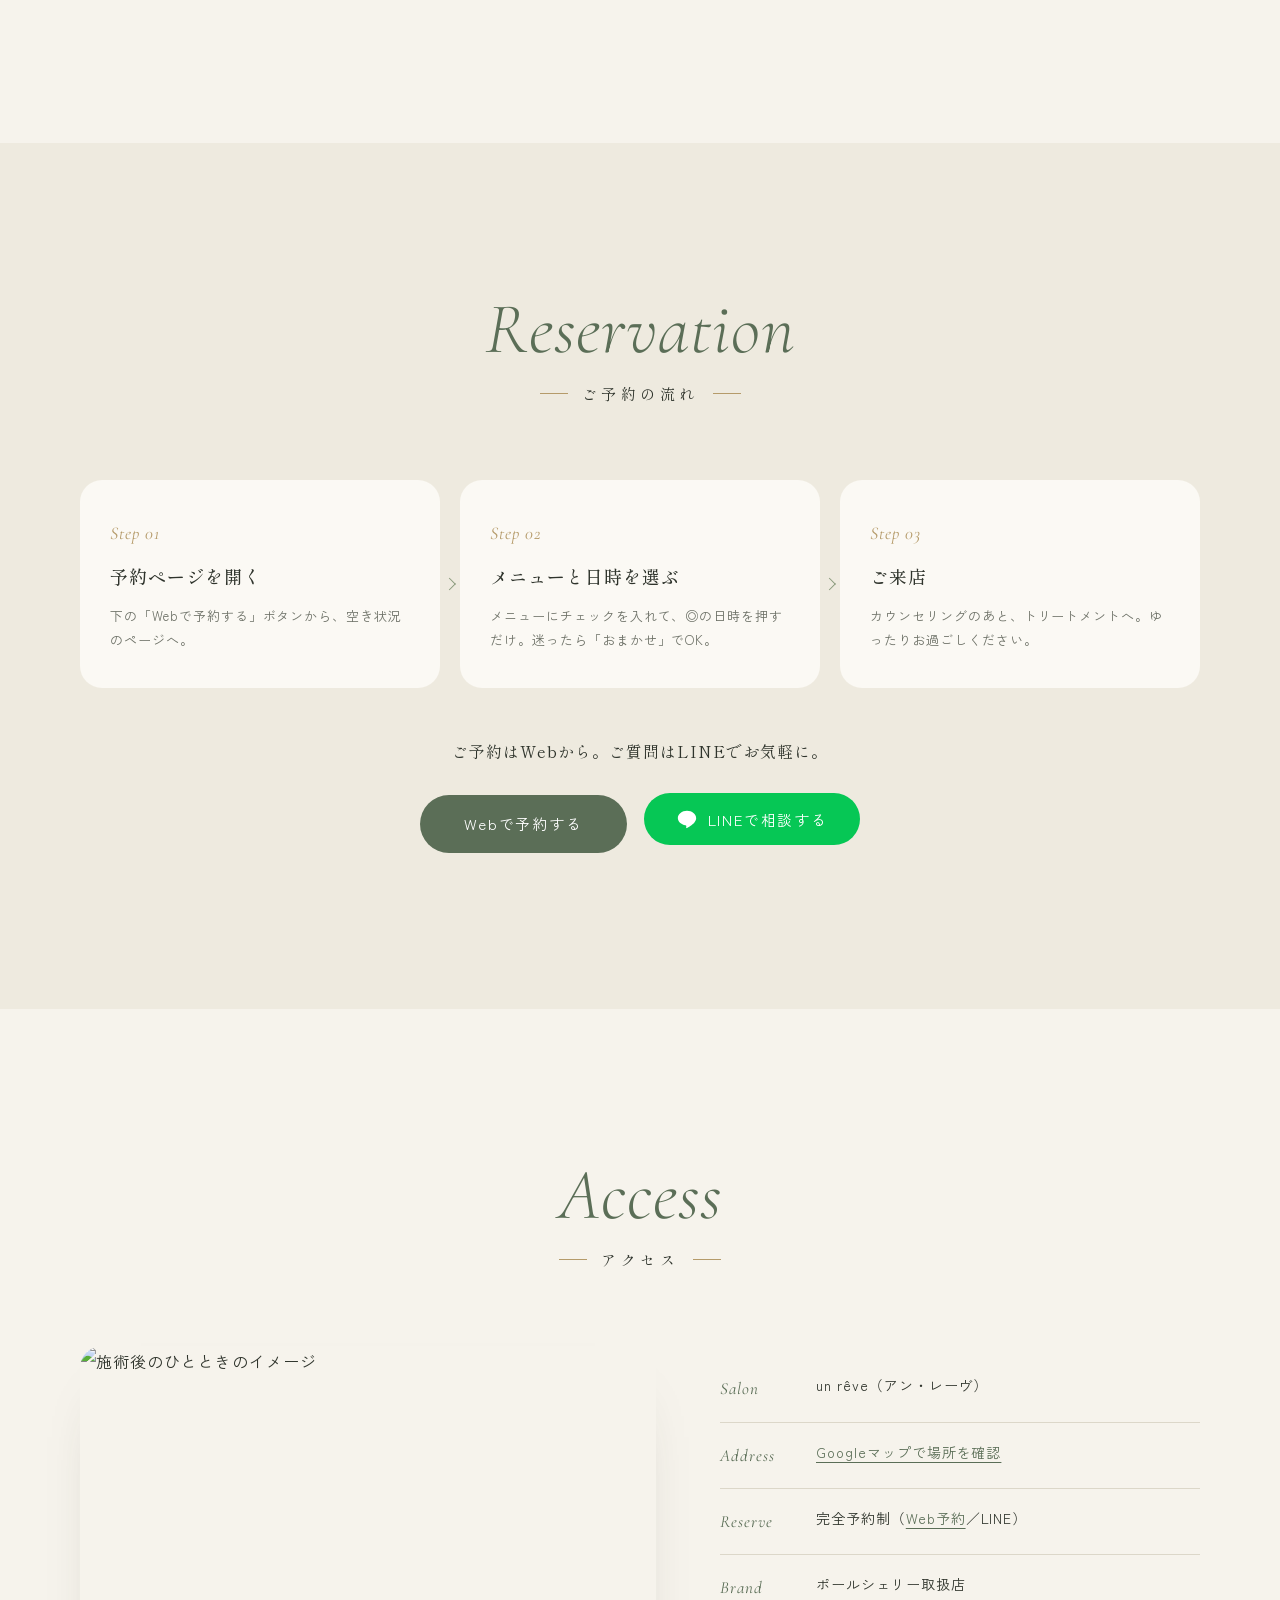
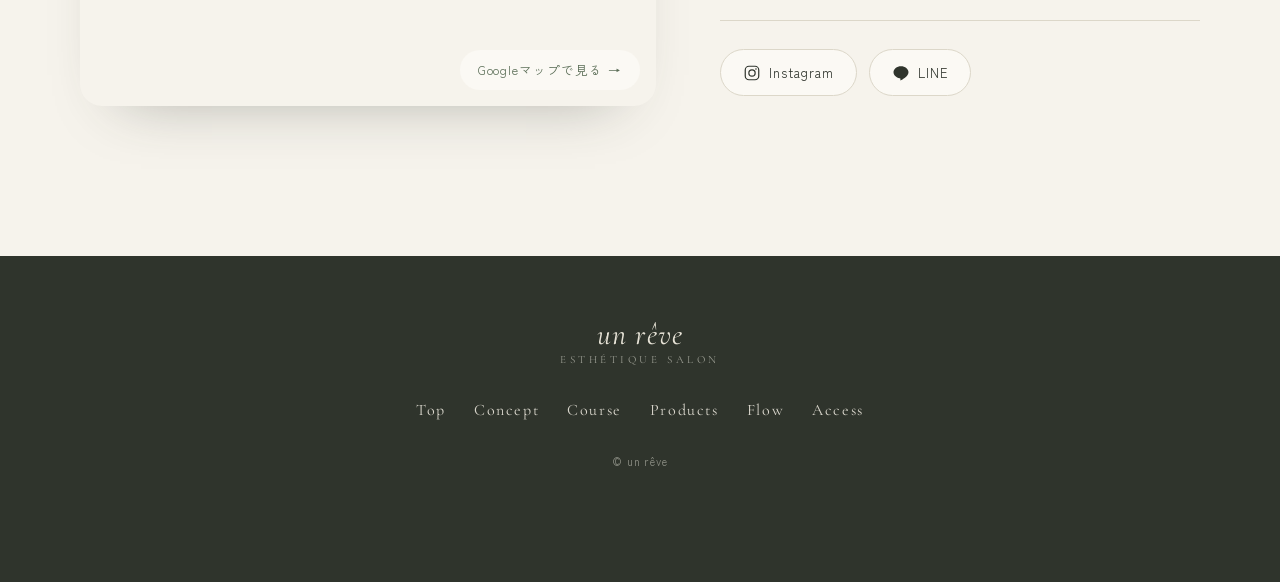
==== commit 3003fa8c: "Photos without esthetician faces Co-Authored-By: Claude Opus 5.5 <noreply@anthropic.com> Claude-Sess" ====
--- a/unreve-site/index.html
+++ b/unreve-site/index.html
@@ -37,7 +37,7 @@
 
 <!-- ===== Hero ===== -->
 <section class="hero" id="top">
-  <div class="hero-bg" aria-hidden="true"><img src="https://static.wixstatic.com/media/93242e_e6fc99f048fd4c728ed24c2d0e600b35~mv2.jpg" alt="" class="hero-img"></div>
+  <div class="hero-bg" aria-hidden="true"><img src="https://static.wixstatic.com/media/93242e_151b49078c454bb89207742dc2aecb9b~mv2.jpg" alt="" class="hero-img"></div>
   <div class="hero-inner">
     <p class="hero-eyebrow reveal">Esthétique &amp; Relaxation</p>
     <h1 class="hero-title reveal">
@@ -62,7 +62,7 @@
     </div>
     <div class="concept-grid">
       <div class="concept-visual reveal" aria-hidden="true">
-        <figure class="arch"><img src="https://static.wixstatic.com/media/93242e_8c6adda935b349a5a77605f410d24599~mv2.jpg" alt="カウンセリングのイメージ" loading="lazy"></figure>
+        <figure class="arch"><img src="https://static.wixstatic.com/media/93242e_9bc65d1ee4e34dceba0bf198ca3bec0c~mv2.jpg" alt="カウンセリングのイメージ" loading="lazy"></figure>
       </div>
       <div class="concept-text reveal">
         <p class="concept-catch">“un rêve” は、フランス語で<br>「ひとつの夢」。</p>
@@ -123,7 +123,7 @@
 
     <!-- Body -->
     <div class="panel" id="panel-body" role="tabpanel">
-      <div class="panel-photo"><img src="https://static.wixstatic.com/media/93242e_e489a29044f44985b35ad70e37269977~mv2.jpg" alt="ボディのイメージ" loading="lazy"></div>
+      <div class="panel-photo"><img src="https://static.wixstatic.com/media/93242e_1ad70fd504ab40eea97844b0c262a7dd~mv2.jpg" alt="ボディのイメージ" loading="lazy"></div>
       <div class="panel-intro">
         <h3>Body <span>ボディ</span></h3>
         <p>巡りをととのえ、すっきりとしたシルエットへ。</p>
@@ -158,7 +158,7 @@
 
     <!-- Erabache -->
     <div class="panel" id="panel-erabache" role="tabpanel">
-      <div class="panel-photo"><img src="https://static.wixstatic.com/media/93242e_9f87cd6448d34a59a469eafc55da7012~mv2.jpg" alt="エラバシェのイメージ" loading="lazy"></div>
+      <div class="panel-photo"><img src="https://static.wixstatic.com/media/93242e_6041a59eb5704c12a9cae4377a98e378~mv2.jpg" alt="エラバシェのイメージ" loading="lazy"></div>
       <div class="panel-intro">
         <h3>Erabaché <span>エラバシェ</span></h3>
         <p>特別な日の前や、ご褒美にもおすすめのコース。</p>
@@ -215,7 +215,7 @@
       <h2 class="sec-ja">取扱商品</h2>
     </div>
     <div class="prod-feature reveal">
-      <figure class="prod-visual"><img src="https://static.wixstatic.com/media/93242e_d5102cb399014244ba8e07b22966562d~mv2.jpg" alt="ホームケアをご案内するイメージ" loading="lazy"></figure>
+      <figure class="prod-visual"><img src="https://static.wixstatic.com/media/93242e_91b6628adb6c4d7f81a3509ea3bd4c0f~mv2.jpg" alt="ホームケアをご案内するイメージ" loading="lazy"></figure>
       <div class="prod-text">
         <p class="prod-badge">Official Retailer</p>
         <h3>PAUL SCERRI<span>ポールシェリー 取扱店</span></h3>
@@ -263,7 +263,7 @@
     </div>
     <div class="access-grid">
       <a class="map-card reveal" href="https://maps.app.goo.gl/thNd7z3PXrQZDiTC7?g_st=ic" target="_blank" rel="noopener" aria-label="Googleマップで場所を見る">
-        <img class="map-art" src="https://static.wixstatic.com/media/93242e_bb45921f3aa143aaa06f66971f9d3d56~mv2.jpg" alt="スタッフがお出迎えするイメージ" loading="lazy">
+        <img class="map-art" src="https://static.wixstatic.com/media/93242e_2358f1749c0148fabd02f4d2a638a636~mv2.jpg" alt="施術後のひとときのイメージ" loading="lazy">
         <span class="map-label">Googleマップで見る →</span>
       </a>
       <div class="info reveal">
--- a/unreve-site/style.css
+++ b/unreve-site/style.css
@@ -276,3 +276,4 @@
 .m-desc{display:block;font-family:var(--sans);font-size:12px;color:var(--ink2);letter-spacing:.04em;line-height:1.7;margin-top:4px}
 .menu-list li{align-items:start}
 .m-time,.m-price{padding-top:2px}
+#panel-facial .panel-photo img{object-position:center 62%}
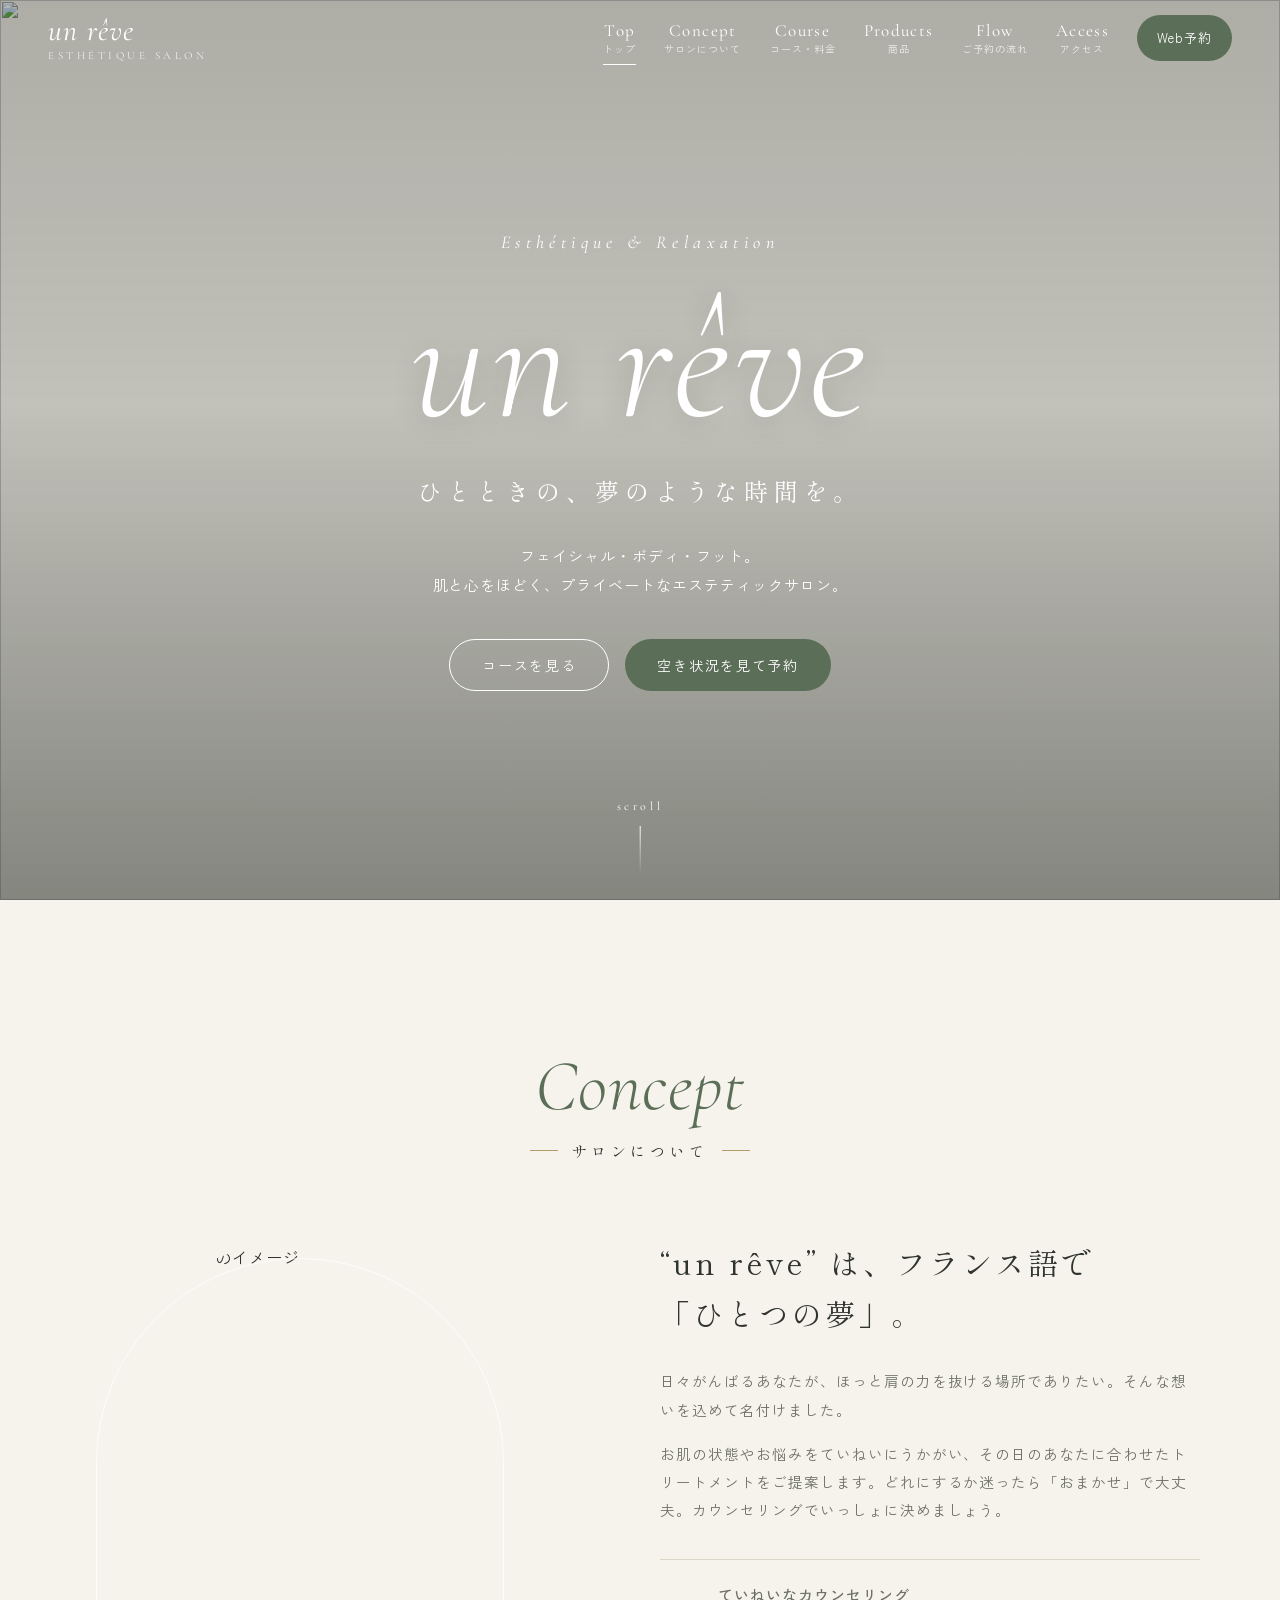
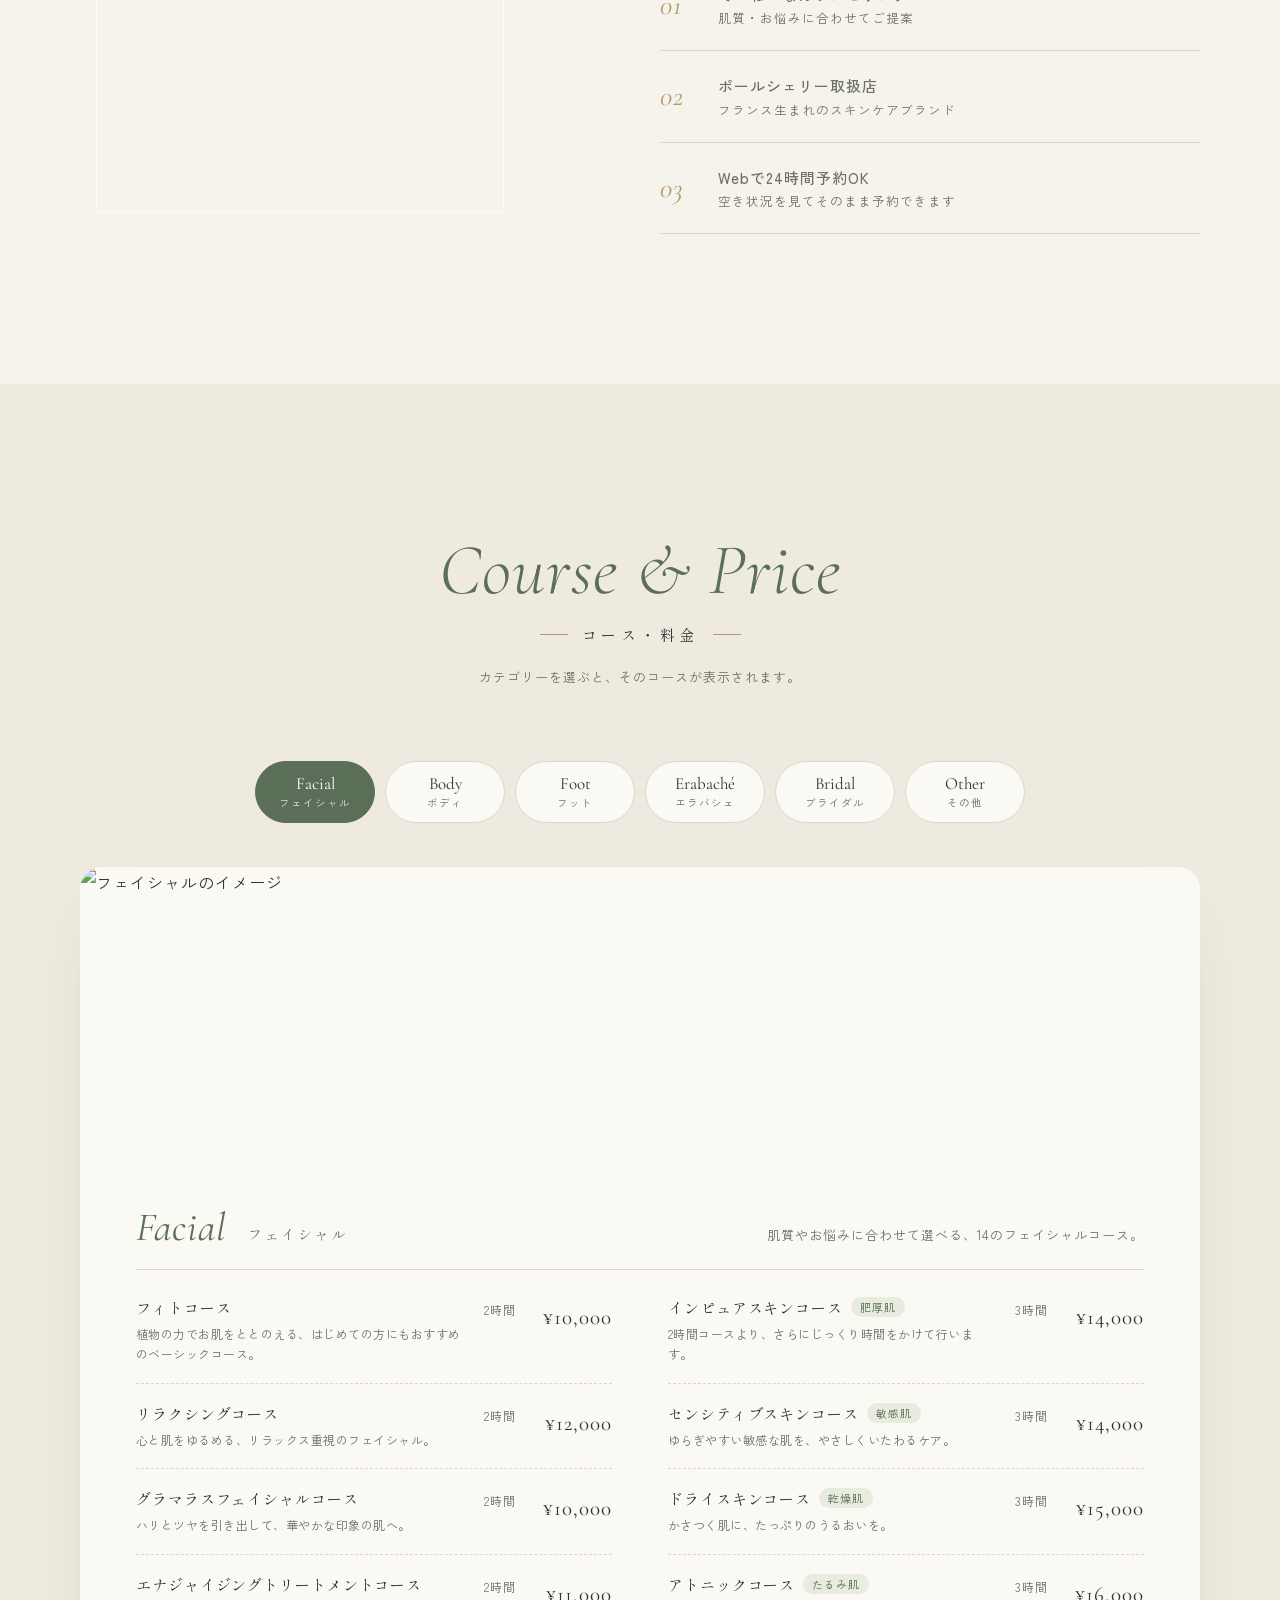
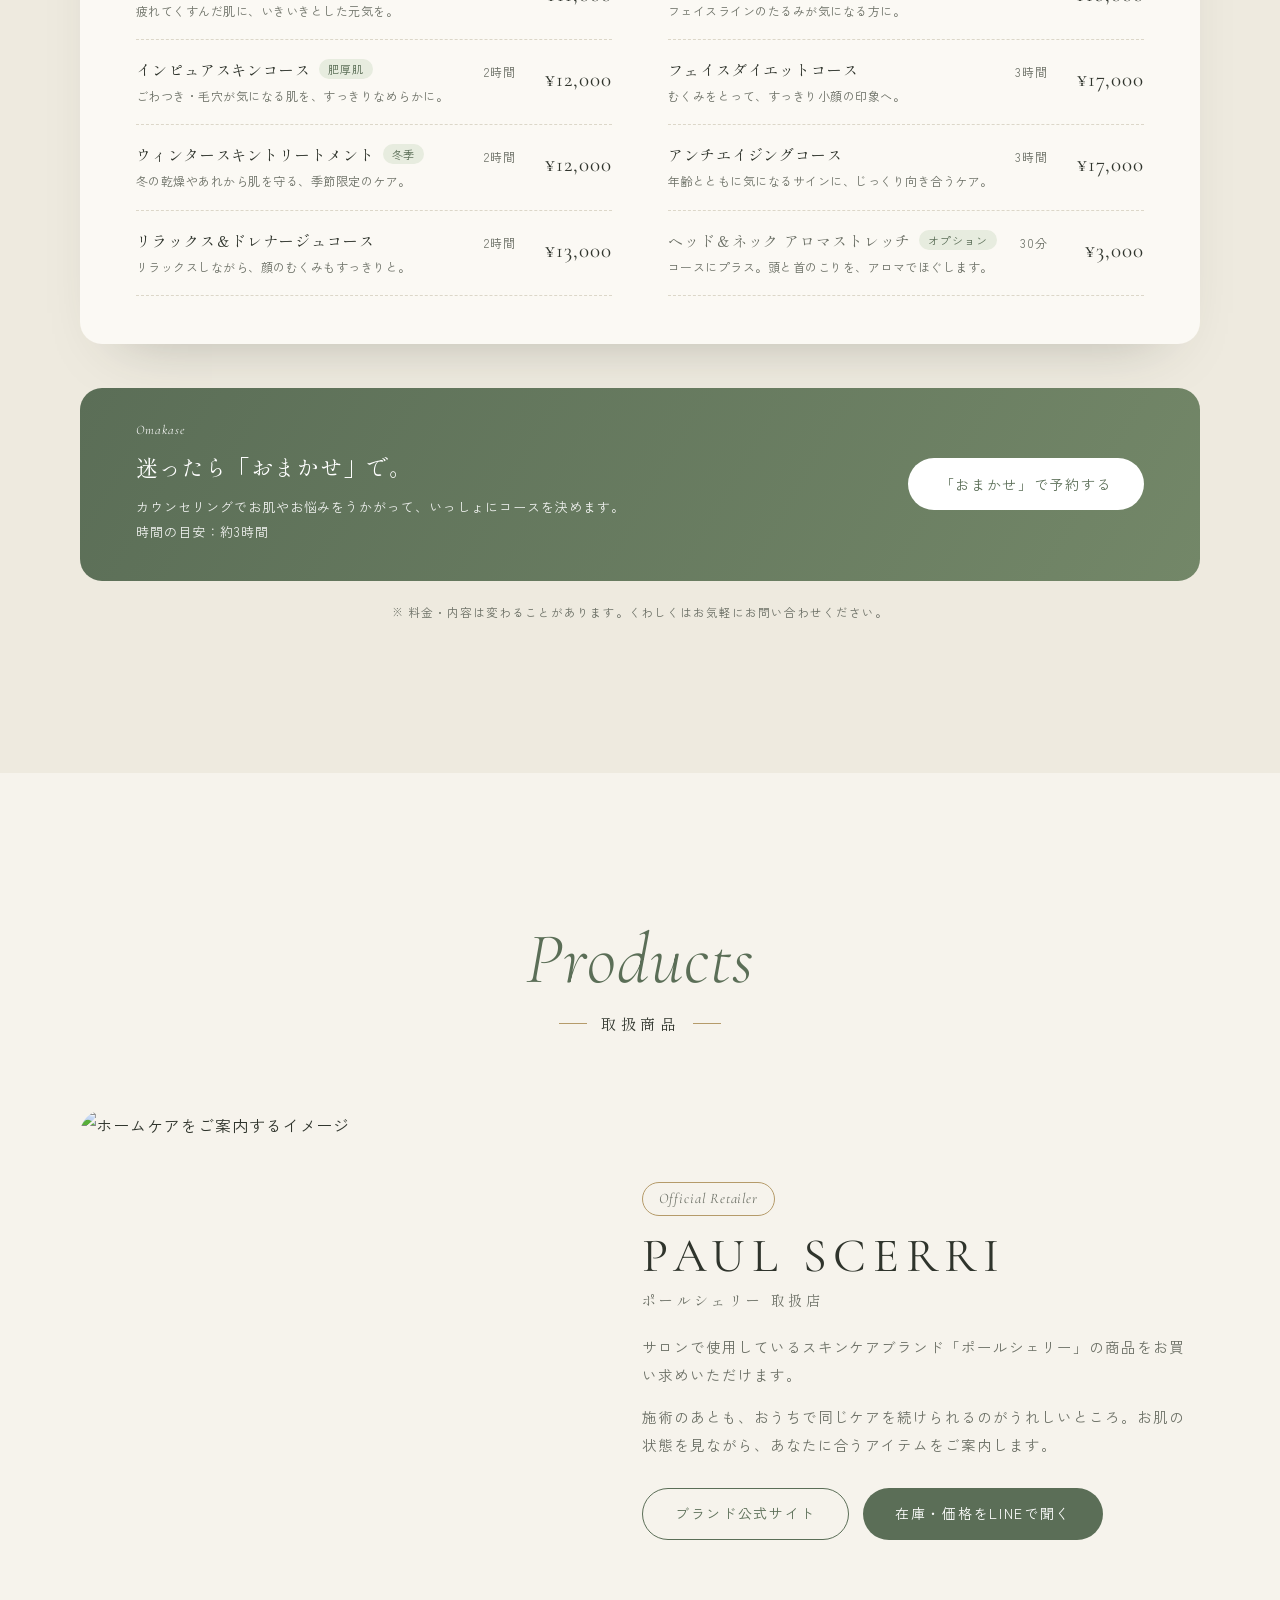
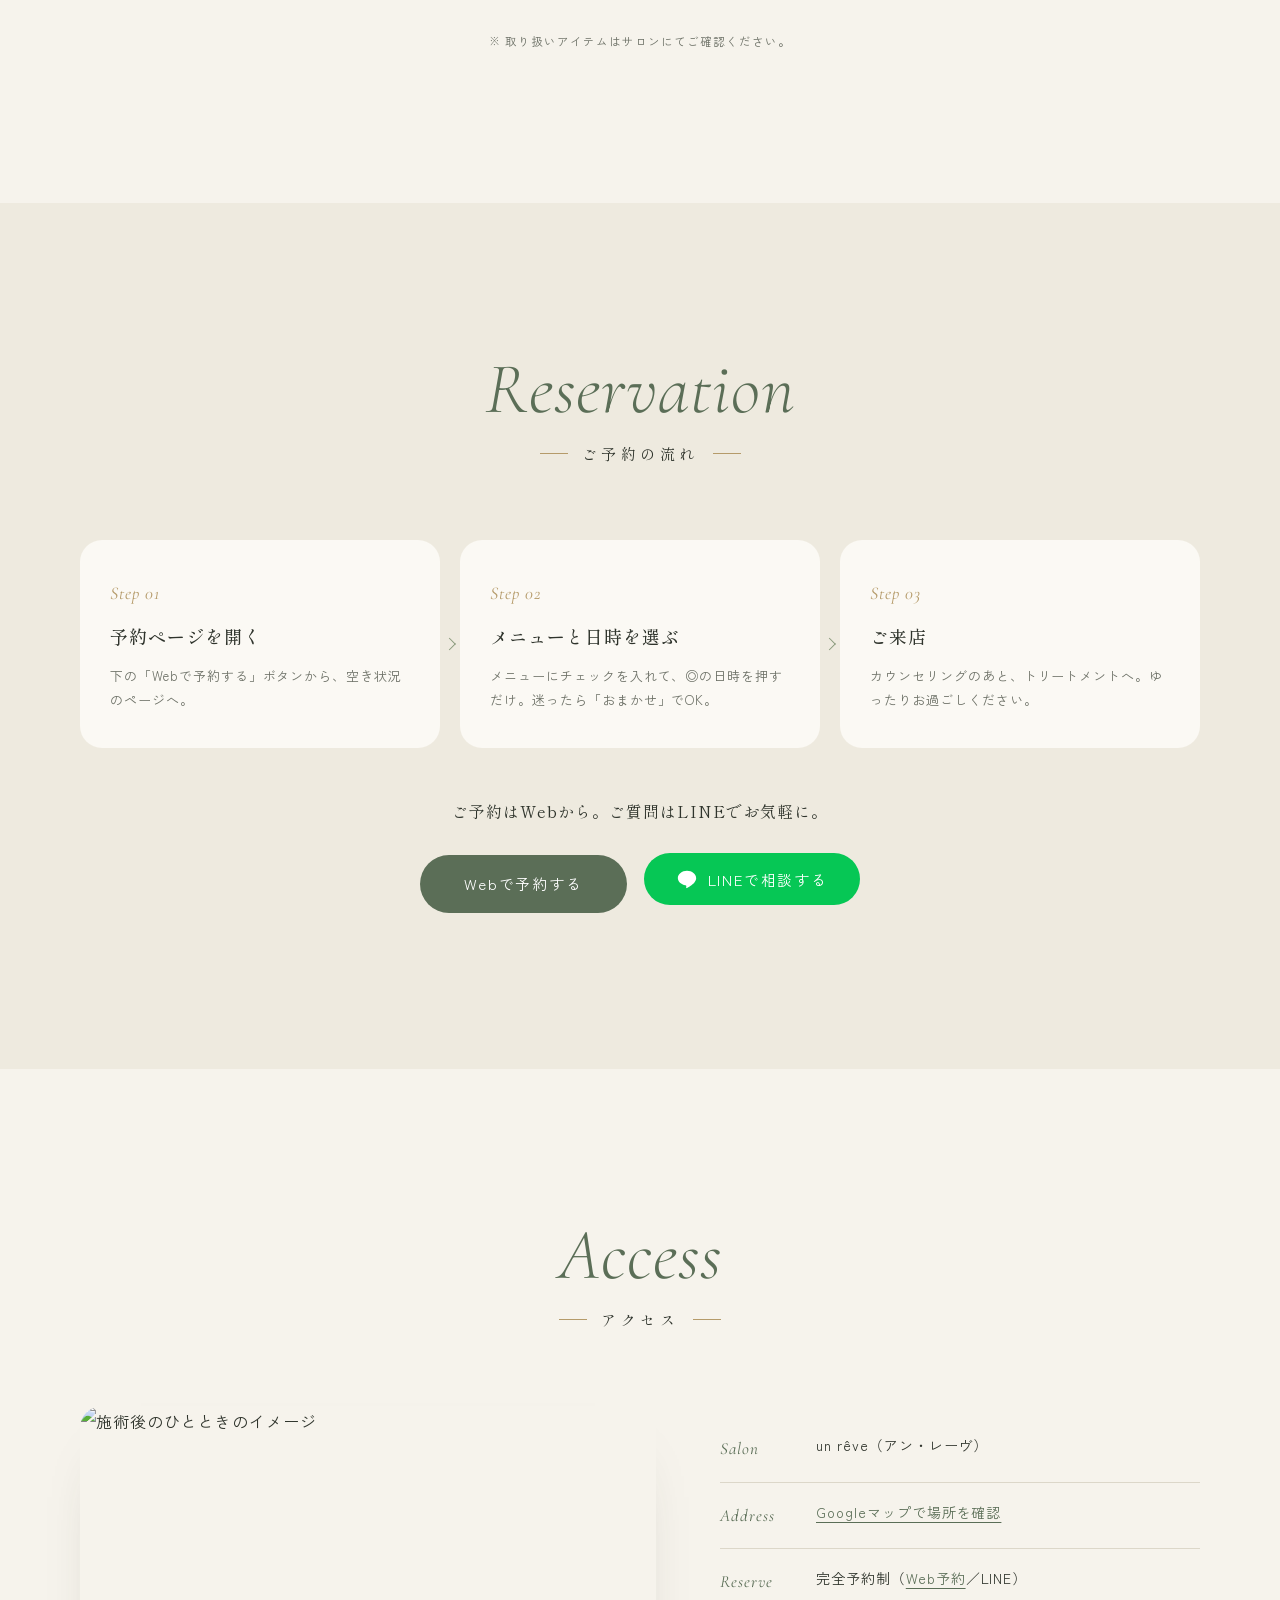
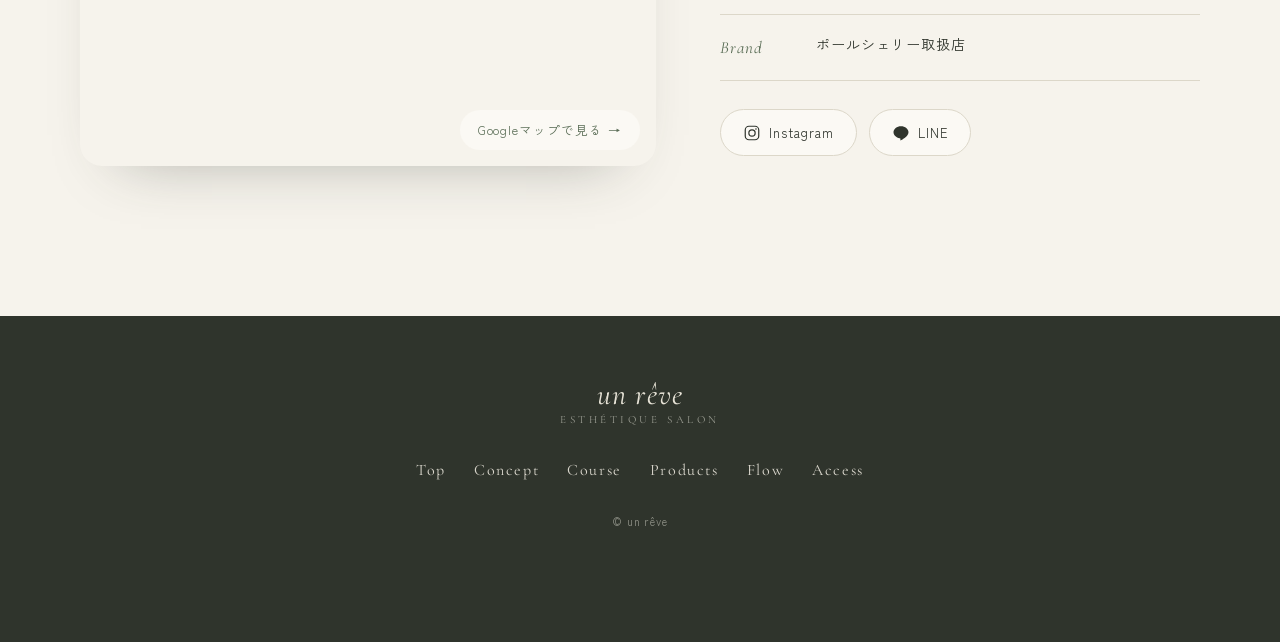
==== commit 723ff0ac: "Embed reservation page, new products photo Co-Authored-By: Claude Opus 5.5 <noreply@anthropic.com> C" ====
--- a/unreve-site/index.html
+++ b/unreve-site/index.html
@@ -26,7 +26,7 @@
     <a href="#products" data-nav>Products<small>商品</small></a>
     <a href="#flow" data-nav>Flow<small>ご予約の流れ</small></a>
     <a href="#access" data-nav>Access<small>アクセス</small></a>
-    <a href="https://script.google.com/macros/s/AKfycbyVlb3L_6fU7e0awhnahnGbkHigJy0oTBDQjTmpHWzd3mR0malqCs3Lzs90U6T3pOqudg/exec?p=aki" target="_blank" rel="noopener" class="nav-cta">Web予約</a>
+    <a href="reserve.html" class="nav-cta">Web予約</a>
   </nav>
   <button class="burger" id="burger" aria-label="メニューを開く" aria-expanded="false" aria-controls="nav">
     <span></span><span></span>
@@ -47,7 +47,7 @@
     <p class="hero-lead reveal">フェイシャル・ボディ・フット。<br>肌と心をほどく、プライベートなエステティックサロン。</p>
     <div class="hero-actions reveal">
       <a href="#course" class="btn btn-ghost">コースを見る</a>
-      <a href="https://script.google.com/macros/s/AKfycbyVlb3L_6fU7e0awhnahnGbkHigJy0oTBDQjTmpHWzd3mR0malqCs3Lzs90U6T3pOqudg/exec?p=aki" target="_blank" rel="noopener" class="btn btn-solid">空き状況を見て予約</a>
+      <a href="reserve.html" class="btn btn-solid">空き状況を見て予約</a>
     </div>
   </div>
   <a href="#concept" class="scroll-cue" aria-label="下へスクロール"><span>scroll</span></a>
@@ -62,7 +62,7 @@
     </div>
     <div class="concept-grid">
       <div class="concept-visual reveal" aria-hidden="true">
-        <figure class="arch"><img src="https://static.wixstatic.com/media/93242e_9bc65d1ee4e34dceba0bf198ca3bec0c~mv2.jpg" alt="カウンセリングのイメージ" loading="lazy"></figure>
+        <figure class="arch"><img src="https://static.wixstatic.com/media/93242e_c5511d242d9b448196cd88961fc67d79~mv2.jpg" alt="カウンセリングのイメージ" loading="lazy"></figure>
       </div>
       <div class="concept-text reveal">
         <p class="concept-catch">“un rêve” は、フランス語で<br>「ひとつの夢」。</p>
@@ -201,7 +201,7 @@
         <h3>迷ったら「おまかせ」で。</h3>
         <p>カウンセリングでお肌やお悩みをうかがって、いっしょにコースを決めます。<br>時間の目安：約3時間</p>
       </div>
-      <a href="https://script.google.com/macros/s/AKfycbyVlb3L_6fU7e0awhnahnGbkHigJy0oTBDQjTmpHWzd3mR0malqCs3Lzs90U6T3pOqudg/exec?p=aki" target="_blank" rel="noopener" class="btn btn-solid">「おまかせ」で予約する</a>
+      <a href="reserve.html" class="btn btn-solid">「おまかせ」で予約する</a>
     </div>
     <p class="note">※ 料金・内容は変わることがあります。くわしくはお気軽にお問い合わせください。</p>
   </div>
@@ -215,7 +215,7 @@
       <h2 class="sec-ja">取扱商品</h2>
     </div>
     <div class="prod-feature reveal">
-      <figure class="prod-visual"><img src="https://static.wixstatic.com/media/93242e_91b6628adb6c4d7f81a3509ea3bd4c0f~mv2.jpg" alt="ホームケアをご案内するイメージ" loading="lazy"></figure>
+      <figure class="prod-visual"><img src="https://static.wixstatic.com/media/93242e_40a7f055e33f4461a3112fc48edf2af3~mv2.jpg" alt="ホームケアをご案内するイメージ" loading="lazy"></figure>
       <div class="prod-text">
         <p class="prod-badge">Official Retailer</p>
         <h3>PAUL SCERRI<span>ポールシェリー 取扱店</span></h3>
@@ -245,7 +245,7 @@
     </ol>
     <div class="cta-band reveal">
       <p>ご予約はWebから。ご質問はLINEでお気軽に。</p>
-      <a href="https://script.google.com/macros/s/AKfycbyVlb3L_6fU7e0awhnahnGbkHigJy0oTBDQjTmpHWzd3mR0malqCs3Lzs90U6T3pOqudg/exec?p=aki" target="_blank" rel="noopener" class="btn btn-solid btn-lg">Webで予約する</a>
+      <a href="reserve.html" class="btn btn-solid btn-lg">Webで予約する</a>
       <a href="https://line.me/R/ti/p/@351najuy" target="_blank" rel="noopener" class="btn btn-line">
         <svg viewBox="0 0 24 24" aria-hidden="true"><path d="M12 3C6.5 3 2 6.6 2 11c0 3.9 3.5 7.2 8.3 7.9.3.1.8.2.9.5.1.3.1.7 0 1l-.1.9c0 .3-.2 1 .9.5s5.9-3.5 8.1-6C21.4 14.3 22 12.7 22 11c0-4.4-4.5-8-10-8z" fill="currentColor"/></svg>
         LINEで相談する
@@ -270,7 +270,7 @@
         <dl>
           <div><dt>Salon</dt><dd>un rêve（アン・レーヴ）</dd></div>
           <div><dt>Address</dt><dd><a href="https://maps.app.goo.gl/thNd7z3PXrQZDiTC7?g_st=ic" target="_blank" rel="noopener">Googleマップで場所を確認</a></dd></div>
-          <div><dt>Reserve</dt><dd>完全予約制（<a href="https://script.google.com/macros/s/AKfycbyVlb3L_6fU7e0awhnahnGbkHigJy0oTBDQjTmpHWzd3mR0malqCs3Lzs90U6T3pOqudg/exec?p=aki" target="_blank" rel="noopener">Web予約</a>／LINE）</dd></div>
+          <div><dt>Reserve</dt><dd>完全予約制（<a href="reserve.html">Web予約</a>／LINE）</dd></div>
           <div><dt>Brand</dt><dd>ポールシェリー取扱店</dd></div>
         </dl>
         <div class="sns">
@@ -299,7 +299,7 @@
 </footer>
 
 <!-- 固定の予約ボタン（スマホ） -->
-<a href="https://script.google.com/macros/s/AKfycbyVlb3L_6fU7e0awhnahnGbkHigJy0oTBDQjTmpHWzd3mR0malqCs3Lzs90U6T3pOqudg/exec?p=aki" target="_blank" rel="noopener" class="float-cta" aria-label="Webで予約">
+<a href="reserve.html" class="float-cta" aria-label="Webで予約">
   <svg viewBox="0 0 24 24" aria-hidden="true"><rect x="3.5" y="5" width="17" height="15" rx="2.5" fill="none" stroke="currentColor" stroke-width="1.6"/><path d="M3.5 10h17M8 3v4M16 3v4" stroke="currentColor" stroke-width="1.6"/></svg>
   <span>予約</span>
 </a>
--- a/unreve-site/style.css
+++ b/unreve-site/style.css
@@ -277,3 +277,7 @@
 .menu-list li{align-items:start}
 .m-time,.m-price{padding-top:2px}
 #panel-facial .panel-photo img{object-position:center 62%}
+/* products photo: rounded rectangle, no circle crop */
+.prod-visual{border-radius:24px;aspect-ratio:4/5;max-width:400px}
+.prod-visual img{object-position:center 30%}
+@media (max-width:600px){.prod-text h3{font-size:30px;letter-spacing:.08em}}
